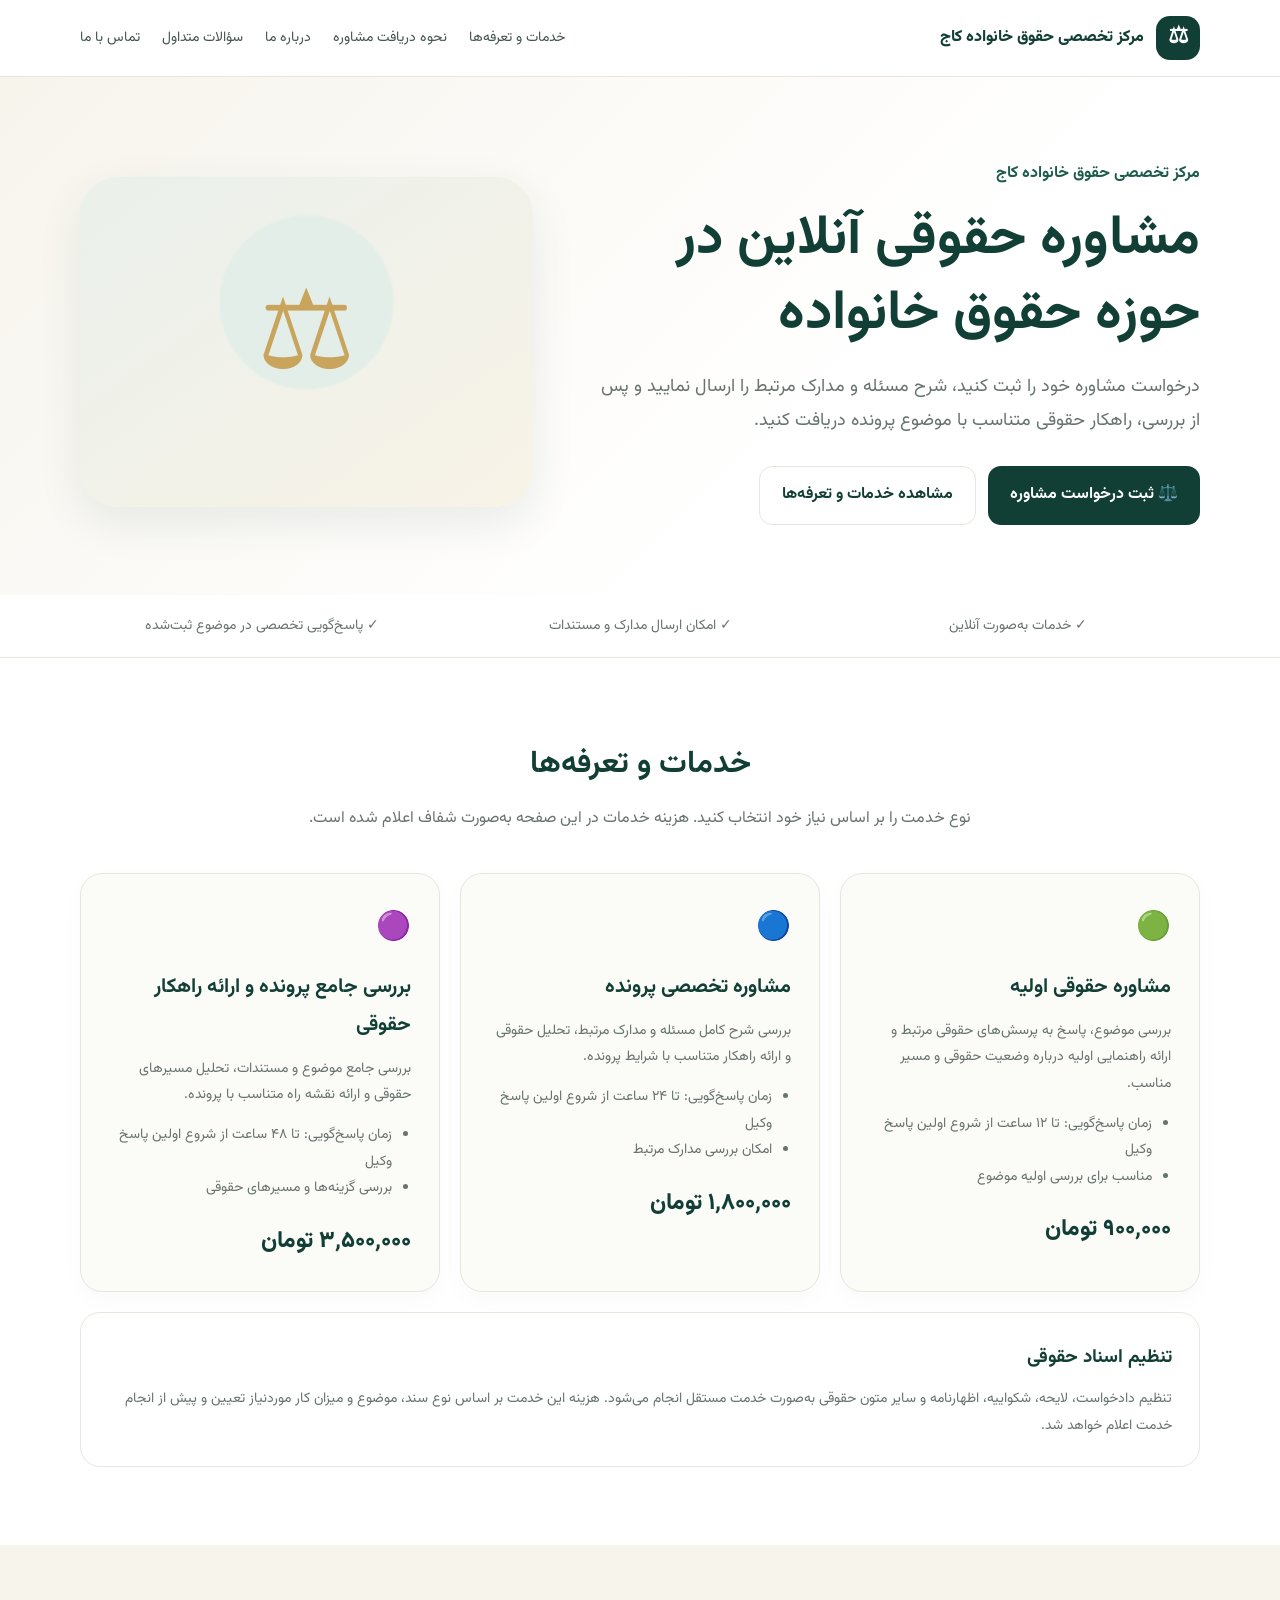
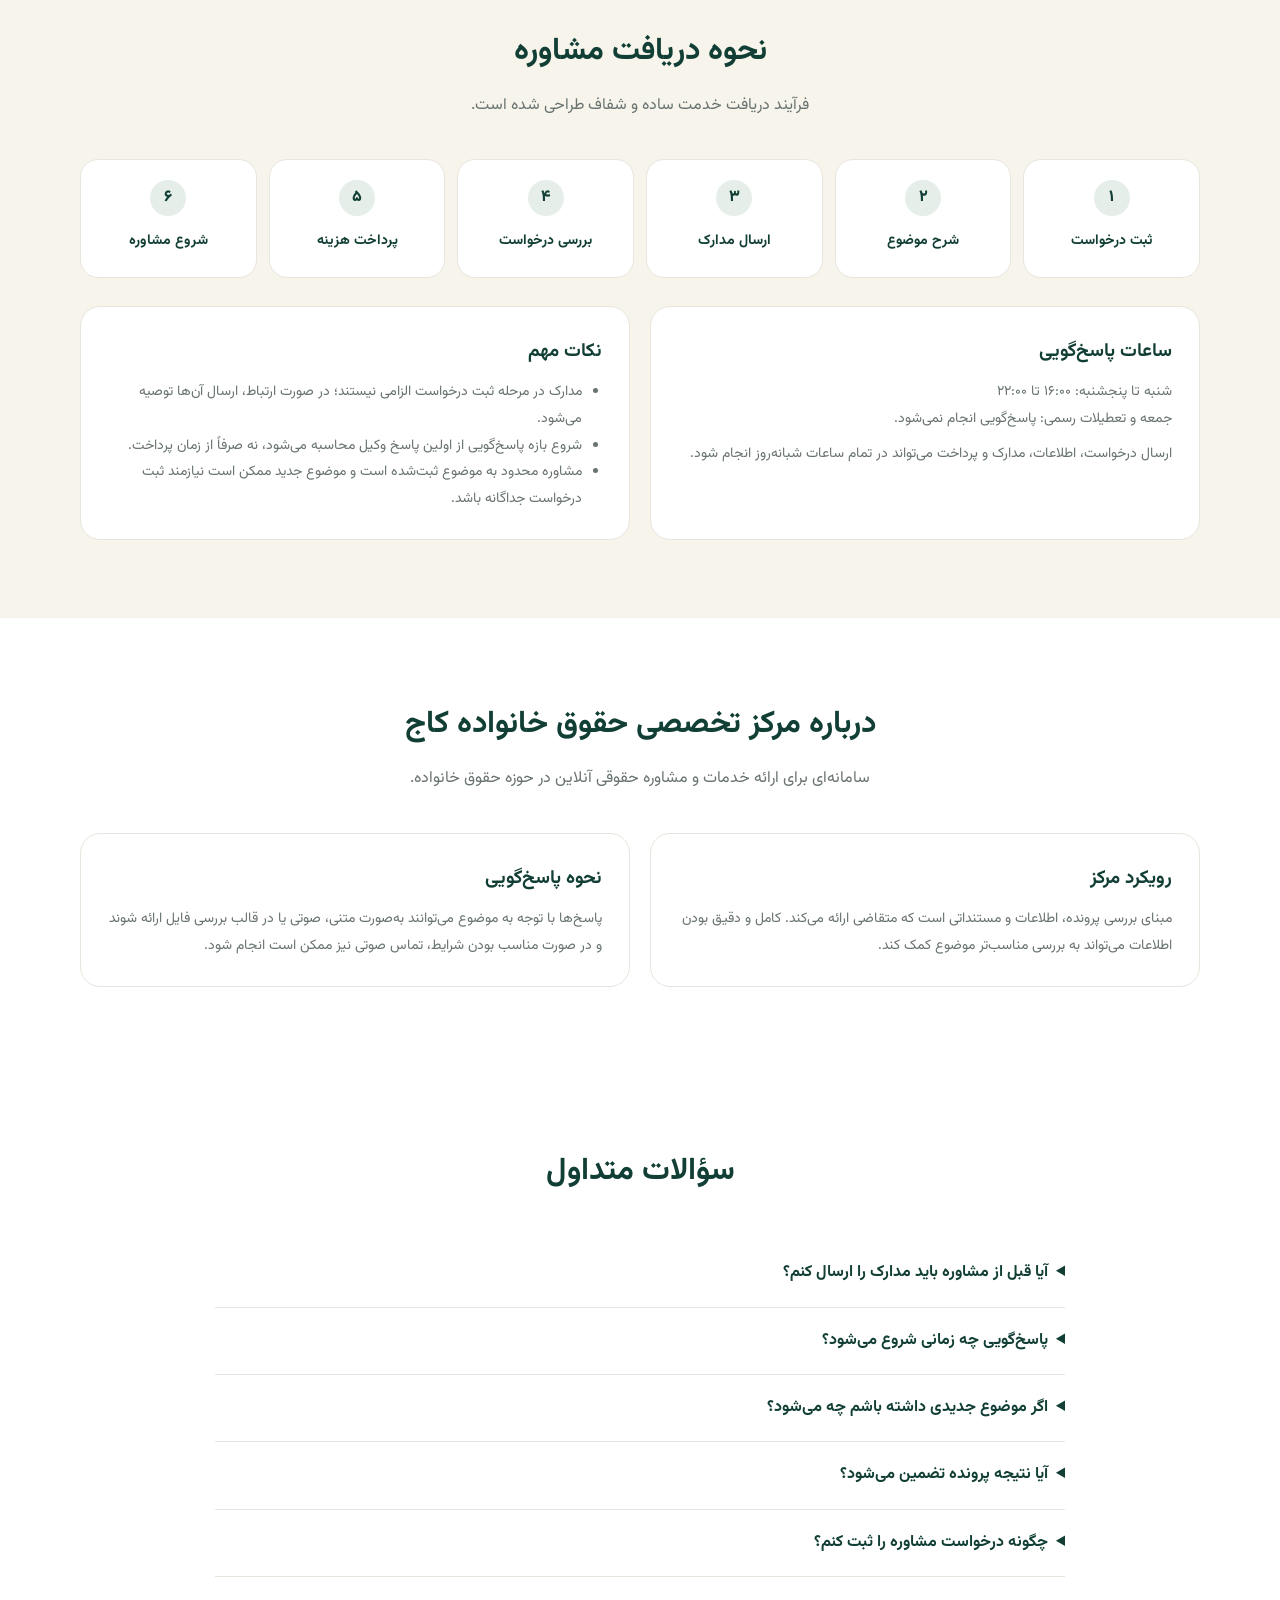
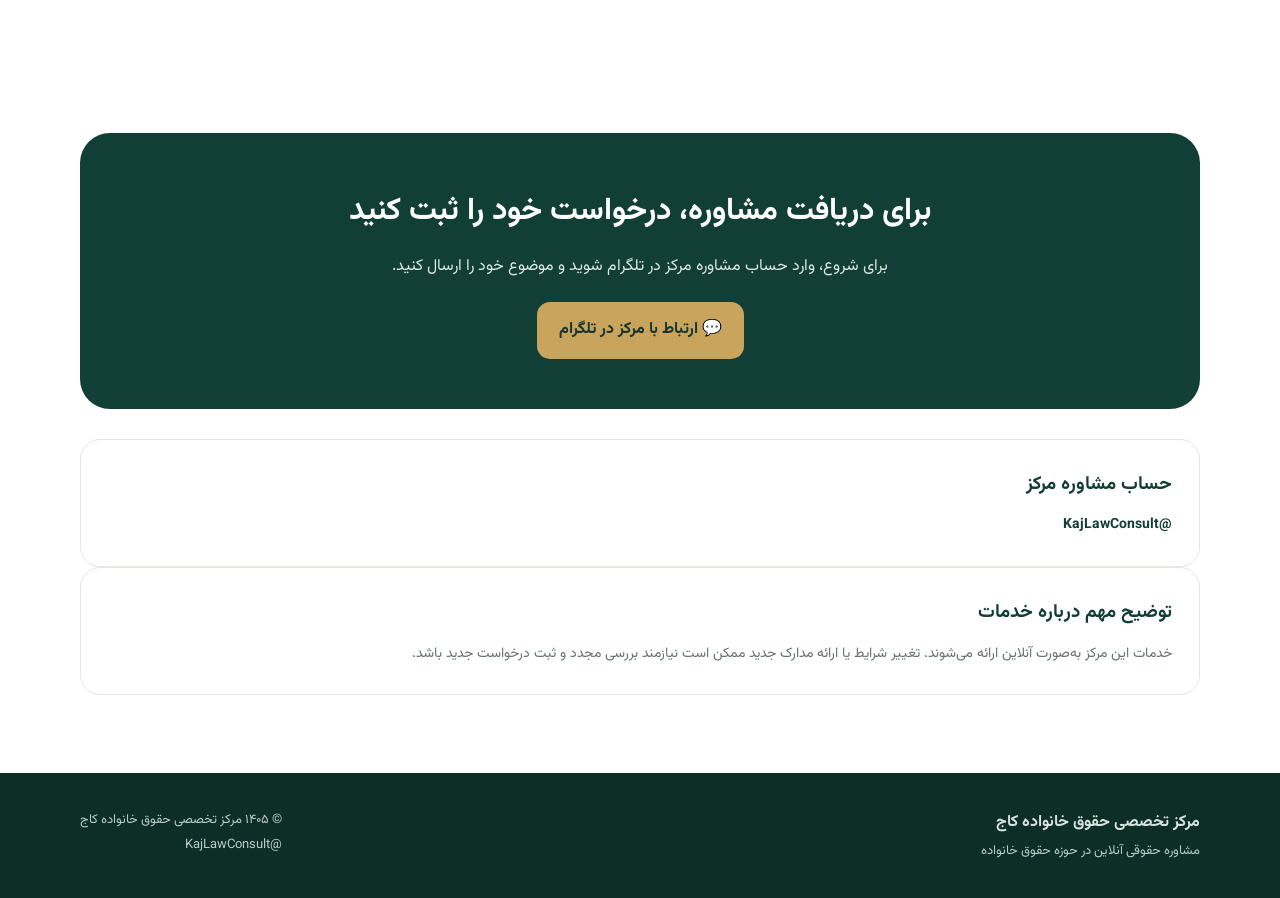
==== index.html @ 246a0ba9 "Create Kaj family law website" ====
<!DOCTYPE html>
<html lang="fa" dir="rtl">
<head>
<meta charset="UTF-8">
<meta name="viewport" content="width=device-width, initial-scale=1.0">
<meta name="description" content="مرکز تخصصی حقوق خانواده کاج - مشاوره حقوقی آنلاین در حوزه حقوق خانواده">
<title>مرکز تخصصی حقوق خانواده کاج</title>

<link rel="preconnect" href="https://fonts.googleapis.com">
<link rel="preconnect" href="https://fonts.gstatic.com" crossorigin>
<link href="https://fonts.googleapis.com/css2?family=Vazirmatn:wght@400;500;600;700;800&display=swap" rel="stylesheet">

<style>
:root{
  --green:#123f35;
  --green2:#1d5b4d;
  --gold:#c9a45c;
  --cream:#f7f4ec;
  --text:#24302d;
  --muted:#68736f;
  --white:#fff;
  --line:#e7e5dd;
  --card:#fbfbf8;
  --shadow:0 16px 45px rgba(18,63,53,.09);
}

*{
  box-sizing:border-box;
  margin:0;
  padding:0;
}

html{
  scroll-behavior:smooth;
}

body{
  font-family:Vazirmatn,Tahoma,sans-serif;
  background:#fff;
  color:var(--text);
  line-height:1.9;
}

a{
  text-decoration:none;
  color:inherit;
}

.container{
  width:min(1120px,92%);
  margin:auto;
}

/* Header */

header{
  position:sticky;
  top:0;
  z-index:20;
  background:rgba(255,255,255,.95);
  backdrop-filter:blur(12px);
  border-bottom:1px solid var(--line);
}

.nav{
  height:76px;
  display:flex;
  align-items:center;
  justify-content:space-between;
  gap:20px;
}

.brand{
  display:flex;
  align-items:center;
  gap:12px;
  font-weight:800;
  color:var(--green);
}

.logo{
  width:44px;
  height:44px;
  border-radius:14px;
  background:var(--green);
  display:grid;
  place-items:center;
  color:#fff;
  font-size:23px;
}

nav{
  display:flex;
  gap:22px;
  font-size:14px;
  color:#46534f;
}

nav a:hover{
  color:var(--green);
}

/* Hero */

.hero{
  background:linear-gradient(135deg,var(--cream),#fff 65%);
  padding:82px 0 70px;
}

.hero-grid{
  display:grid;
  grid-template-columns:1.15fr .85fr;
  align-items:center;
  gap:55px;
}

.eyebrow{
  color:var(--green2);
  font-weight:700;
  margin-bottom:14px;
}

h1{
  font-size:clamp(31px,5vw,55px);
  line-height:1.35;
  color:var(--green);
  margin-bottom:18px;
}

.hero p{
  font-size:18px;
  color:var(--muted);
  max-width:680px;
}

.actions{
  display:flex;
  gap:12px;
  flex-wrap:wrap;
  margin-top:28px;
}

.btn{
  display:inline-flex;
  align-items:center;
  justify-content:center;
  padding:13px 22px;
  border-radius:13px;
  font-weight:700;
  transition:.2s;
}

.btn-primary{
  background:var(--green);
  color:#fff;
}

.btn-primary:hover{
  background:#0d332c;
  transform:translateY(-2px);
}

.btn-light{
  background:#fff;
  border:1px solid var(--line);
  color:var(--green);
}

.hero-art{
  min-height:330px;
  border-radius:38px;
  background:
    radial-gradient(circle at 50% 38%,#e4eee9 0 28%,transparent 29%),
    linear-gradient(145deg,#eaf0eb,#f8f3e7);
  display:grid;
  place-items:center;
  box-shadow:var(--shadow);
}

.scales{
  font-size:110px;
  color:var(--gold);
}

/* Trust */

.trust{
  padding:18px 0;
  border-bottom:1px solid var(--line);
}

.trust-grid{
  display:grid;
  grid-template-columns:repeat(3,1fr);
  gap:15px;
  text-align:center;
  color:var(--muted);
  font-size:14px;
}

/* Sections */

section{
  padding:78px 0;
}

.section-head{
  text-align:center;
  max-width:760px;
  margin:0 auto 38px;
}

.section-head h2{
  font-size:31px;
  color:var(--green);
  margin-bottom:9px;
}

.section-head p{
  color:var(--muted);
}

/* Cards */

.cards{
  display:grid;
  grid-template-columns:repeat(3,1fr);
  gap:20px;
}

.card{
  background:var(--card);
  border:1px solid var(--line);
  border-radius:22px;
  padding:28px;
  box-shadow:0 8px 25px rgba(0,0,0,.025);
}

.icon{
  font-size:28px;
  margin-bottom:13px;
}

.card h3{
  color:var(--green);
  font-size:20px;
  margin-bottom:12px;
}

.card p,
.card li{
  color:var(--muted);
  font-size:14px;
}

.card ul{
  padding-right:19px;
  margin:13px 0 18px;
}

.price{
  font-size:23px;
  font-weight:800;
  color:var(--green);
}

/* Process */

.process{
  background:var(--cream);
}

.steps{
  display:grid;
  grid-template-columns:repeat(6,1fr);
  gap:12px;
}

.step{
  background:#fff;
  border:1px solid var(--line);
  border-radius:18px;
  padding:20px 12px;
  text-align:center;
}

.num{
  width:36px;
  height:36px;
  border-radius:50%;
  display:grid;
  place-items:center;
  background:#e5eee9;
  color:var(--green);
  font-weight:800;
  margin:0 auto 10px;
}

.step b{
  font-size:14px;
  color:var(--green);
}

/* Information */

.info-grid{
  display:grid;
  grid-template-columns:repeat(2,1fr);
  gap:20px;
}

.info{
  padding:27px;
  border:1px solid var(--line);
  border-radius:20px;
  background:#fff;
}

.info h3{
  color:var(--green);
  margin-bottom:10px;
}

.info p,
.info li{
  color:var(--muted);
  font-size:14px;
}

.info ul{
  padding-right:20px;
}

/* FAQ */

.faq{
  max-width:850px;
  margin:auto;
}

details{
  border-bottom:1px solid var(--line);
  padding:18px 0;
}

summary{
  cursor:pointer;
  font-weight:700;
  color:var(--green);
}

details p{
  color:var(--muted);
  font-size:14px;
  padding-top:10px;
}

/* CTA */

.cta{
  background:var(--green);
  color:#fff;
  border-radius:30px;
  padding:50px;
  text-align:center;
}

.cta h2{
  font-size:31px;
  margin-bottom:10px;
}

.cta p{
  color:#dce9e4;
}

.cta .btn{
  margin-top:20px;
  background:var(--gold);
  color:#17352f;
}

/* Footer */

footer{
  background:#0d2d27;
  color:#d6e2de;
  padding:35px 0;
}

.footer-grid{
  display:flex;
  justify-content:space-between;
  gap:20px;
  flex-wrap:wrap;
}

footer p,
footer a{
  font-size:13px;
  color:#b9cbc5;
}

/* Mobile */

@media(max-width:850px){

  nav{
    display:none;
  }

  .hero-grid{
    grid-template-columns:1fr;
  }

  .hero-art{
    min-height:250px;
  }

  .cards{
    grid-template-columns:1fr;
  }

  .steps{
    grid-template-columns:repeat(2,1fr);
  }

  .info-grid{
    grid-template-columns:1fr;
  }

  .trust-grid{
    grid-template-columns:1fr;
  }

  section{
    padding:58px 0;
  }
}
</style>
</head>

<body>

<header>
  <div class="container nav">

    <a class="brand" href="#">
      <span class="logo">⚖</span>
      <span>مرکز تخصصی حقوق خانواده کاج</span>
    </a>

    <nav>
      <a href="#services">خدمات و تعرفه‌ها</a>
      <a href="#process">نحوه دریافت مشاوره</a>
      <a href="#about">درباره ما</a>
      <a href="#faq">سؤالات متداول</a>
      <a href="#contact">تماس با ما</a>
    </nav>

  </div>
</header>

<main>

<!-- Hero -->

<section class="hero">

  <div class="container hero-grid">

    <div>

      <div class="eyebrow">
        مرکز تخصصی حقوق خانواده کاج
      </div>

      <h1>
        مشاوره حقوقی آنلاین در حوزه حقوق خانواده
      </h1>

      <p>
        درخواست مشاوره خود را ثبت کنید، شرح مسئله و مدارک مرتبط را ارسال نمایید و پس از بررسی، راهکار حقوقی متناسب با موضوع پرونده دریافت کنید.
      </p>

      <div class="actions">

        <a
          class="btn btn-primary"
          href="https://t.me/KajLawConsult"
          target="_blank">
          ⚖️ ثبت درخواست مشاوره
        </a>

        <a
          class="btn btn-light"
          href="#services">
          مشاهده خدمات و تعرفه‌ها
        </a>

      </div>

    </div>

    <div class="hero-art">
      <div class="scales">⚖</div>
    </div>

  </div>

</section>

<!-- Trust -->

<div class="trust">

  <div class="container trust-grid">

    <div>✓ خدمات به‌صورت آنلاین</div>

    <div>✓ امکان ارسال مدارک و مستندات</div>

    <div>✓ پاسخ‌گویی تخصصی در موضوع ثبت‌شده</div>

  </div>

</div>

<!-- Services -->

<section id="services">

  <div class="container">

    <div class="section-head">

      <h2>خدمات و تعرفه‌ها</h2>

      <p>
        نوع خدمت را بر اساس نیاز خود انتخاب کنید.
        هزینه خدمات در این صفحه به‌صورت شفاف اعلام شده است.
      </p>

    </div>

    <div class="cards">

      <article class="card">

        <div class="icon">🟢</div>

        <h3>
          مشاوره حقوقی اولیه
        </h3>

        <p>
          بررسی موضوع، پاسخ به پرسش‌های حقوقی مرتبط و ارائه راهنمایی اولیه درباره وضعیت حقوقی و مسیر مناسب.
        </p>

        <ul>

          <li>
            زمان پاسخ‌گویی: تا ۱۲ ساعت از شروع اولین پاسخ وکیل
          </li>

          <li>
            مناسب برای بررسی اولیه موضوع
          </li>

        </ul>

        <div class="price">
          ۹۰۰٬۰۰۰ تومان
        </div>

      </article>


      <article class="card">

        <div class="icon">🔵</div>

        <h3>
          مشاوره تخصصی پرونده
        </h3>

        <p>
          بررسی شرح کامل مسئله و مدارک مرتبط، تحلیل حقوقی و ارائه راهکار متناسب با شرایط پرونده.
        </p>

        <ul>

          <li>
            زمان پاسخ‌گویی: تا ۲۴ ساعت از شروع اولین پاسخ وکیل
          </li>

          <li>
            امکان بررسی مدارک مرتبط
          </li>

        </ul>

        <div class="price">
          ۱٬۸۰۰٬۰۰۰ تومان
        </div>

      </article>


      <article class="card">

        <div class="icon">🟣</div>

        <h3>
          بررسی جامع پرونده و ارائه راهکار حقوقی
        </h3>

        <p>
          بررسی جامع موضوع و مستندات، تحلیل مسیرهای حقوقی و ارائه نقشه راه متناسب با پرونده.
        </p>

        <ul>

          <li>
            زمان پاسخ‌گویی: تا ۴۸ ساعت از شروع اولین پاسخ وکیل
          </li>

          <li>
            بررسی گزینه‌ها و مسیرهای حقوقی
          </li>

        </ul>

        <div class="price">
          ۳٬۵۰۰٬۰۰۰ تومان
        </div>

      </article>

    </div>


    <div class="info" style="margin-top:20px">

      <h3>
        تنظیم اسناد حقوقی
      </h3>

      <p>
        تنظیم دادخواست، لایحه، شکواییه، اظهارنامه و سایر متون حقوقی به‌صورت خدمت مستقل انجام می‌شود.
        هزینه این خدمت بر اساس نوع سند، موضوع و میزان کار موردنیاز تعیین و پیش از انجام خدمت اعلام خواهد شد.
      </p>

    </div>

  </div>

</section>


<!-- Process -->

<section id="process" class="process">

  <div class="container">

    <div class="section-head">

      <h2>
        نحوه دریافت مشاوره
      </h2>

      <p>
        فرآیند دریافت خدمت ساده و شفاف طراحی شده است.
      </p>

    </div>


    <div class="steps">

      <div class="step">
        <div class="num">۱</div>
        <b>ثبت درخواست</b>
      </div>

      <div class="step">
        <div class="num">۲</div>
        <b>شرح موضوع</b>
      </div>

      <div class="step">
        <div class="num">۳</div>
        <b>ارسال مدارک</b>
      </div>

      <div class="step">
        <div class="num">۴</div>
        <b>بررسی درخواست</b>
      </div>

      <div class="step">
        <div class="num">۵</div>
        <b>پرداخت هزینه</b>
      </div>

      <div class="step">
        <div class="num">۶</div>
        <b>شروع مشاوره</b>
      </div>

    </div>


    <div class="info-grid" style="margin-top:28px">

      <div class="info">

        <h3>
          ساعات پاسخ‌گویی
        </h3>

        <p>
          شنبه تا پنجشنبه: ۱۶:۰۰ تا ۲۲:۰۰
        </p>

        <p>
          جمعه و تعطیلات رسمی: پاسخ‌گویی انجام نمی‌شود.
        </p>

        <p style="margin-top:8px">
          ارسال درخواست، اطلاعات، مدارک و پرداخت می‌تواند در تمام ساعات شبانه‌روز انجام شود.
        </p>

      </div>


      <div class="info">

        <h3>
          نکات مهم
        </h3>

        <ul>

          <li>
            مدارک در مرحله ثبت درخواست الزامی نیستند؛ در صورت ارتباط، ارسال آن‌ها توصیه می‌شود.
          </li>

          <li>
            شروع بازه پاسخ‌گویی از اولین پاسخ وکیل محاسبه می‌شود، نه صرفاً از زمان پرداخت.
          </li>

          <li>
            مشاوره محدود به موضوع ثبت‌شده است و موضوع جدید ممکن است نیازمند ثبت درخواست جداگانه باشد.
          </li>

        </ul>

      </div>

    </div>

  </div>

</section>


<!-- About -->

<section id="about">

  <div class="container">

    <div class="section-head">

      <h2>
        درباره مرکز تخصصی حقوق خانواده کاج
      </h2>

      <p>
        سامانه‌ای برای ارائه خدمات و مشاوره حقوقی آنلاین در حوزه حقوق خانواده.
      </p>

    </div>


    <div class="info-grid">

      <div class="info">

        <h3>
          رویکرد مرکز
        </h3>

        <p>
          مبنای بررسی پرونده، اطلاعات و مستنداتی است که متقاضی ارائه می‌کند.
          کامل و دقیق بودن اطلاعات می‌تواند به بررسی مناسب‌تر موضوع کمک کند.
        </p>

      </div>


      <div class="info">

        <h3>
          نحوه پاسخ‌گویی
        </h3>

        <p>
          پاسخ‌ها با توجه به موضوع می‌توانند به‌صورت متنی، صوتی یا در قالب بررسی فایل ارائه شوند
          و در صورت مناسب بودن شرایط، تماس صوتی نیز ممکن است انجام شود.
        </p>

      </div>

    </div>

  </div>

</section>


<!-- FAQ -->

<section id="faq">

  <div class="container">

    <div class="section-head">

      <h2>
        سؤالات متداول
      </h2>

    </div>


    <div class="faq">

      <details>

        <summary>
          آیا قبل از مشاوره باید مدارک را ارسال کنم؟
        </summary>

        <p>
          خیر. ارسال مدارک در مرحله ثبت درخواست الزامی نیست؛
          اما اگر مدرکی با موضوع شما مرتبط است، ارسال آن می‌تواند برای بررسی دقیق‌تر مفید باشد.
        </p>

      </details>


      <details>

        <summary>
          پاسخ‌گویی چه زمانی شروع می‌شود؟
        </summary>

        <p>
          بازه پاسخ‌گویی از شروع اولین پاسخ وکیل محاسبه می‌شود.
          ساعات پاسخ‌گویی مرکز شنبه تا پنجشنبه از ساعت ۱۶ تا ۲۲ است.
        </p>

      </details>


      <details>

        <summary>
          اگر موضوع جدیدی داشته باشم چه می‌شود؟
        </summary>

        <p>
          مشاوره بر اساس موضوع ثبت‌شده انجام می‌شود.
          موضوع جدید یا خارج از محدوده درخواست ممکن است نیازمند ثبت درخواست جداگانه باشد.
        </p>

      </details>


      <details>

        <summary>
          آیا نتیجه پرونده تضمین می‌شود؟
        </summary>

        <p>
          خیر. تحلیل حقوقی بر اساس اطلاعات و مدارک ارائه‌شده انجام می‌شود
          و نتیجه نهایی هر پرونده به شرایط، ادله، روند رسیدگی و تصمیم مرجع صالح بستگی دارد.
        </p>

      </details>


      <details>

        <summary>
          چگونه درخواست مشاوره را ثبت کنم؟
        </summary>

        <p>
          با انتخاب گزینه «ثبت درخواست مشاوره» به حساب مشاوره مرکز در تلگرام هدایت می‌شوید
          و می‌توانید درخواست خود را ارسال کنید.
        </p>

      </details>

    </div>

  </div>

</section>


<!-- Contact -->

<section id="contact">

  <div class="container">

    <div class="cta">

      <h2>
        برای دریافت مشاوره، درخواست خود را ثبت کنید
      </h2>

      <p>
        برای شروع، وارد حساب مشاوره مرکز در تلگرام شوید و موضوع خود را ارسال کنید.
      </p>

      <a
        class="btn"
        href="https://t.me/KajLawConsult"
        target="_blank">
        💬 ارتباط با مرکز در تلگرام
      </a>

    </div>


    <div class="contact" style="margin-top:30px">

      <div class="info">

        <h3>
          حساب مشاوره مرکز
        </h3>

        <p>
          <a
            href="https://t.me/KajLawConsult"
            target="_blank"
            style="color:var(--green);font-weight:700">
            @KajLawConsult
          </a>
        </p>

      </div>


      <div class="info">

        <h3>
          توضیح مهم درباره خدمات
        </h3>

        <p>
          خدمات این مرکز به‌صورت آنلاین ارائه می‌شوند.
          تغییر شرایط یا ارائه مدارک جدید ممکن است نیازمند بررسی مجدد و ثبت درخواست جدید باشد.
        </p>

      </div>

    </div>

  </div>

</section>

</main>


<footer>

  <div class="container footer-grid">

    <div>

      <strong>
        مرکز تخصصی حقوق خانواده کاج
      </strong>

      <p>
        مشاوره حقوقی آنلاین در حوزه حقوق خانواده
      </p>

    </div>


    <div>

      <p>
        © ۱۴۰۵ مرکز تخصصی حقوق خانواده کاج
      </p>

      <p>
        <a
          href="https://t.me/KajLawConsult"
          target="_blank">
          @KajLawConsult
        </a>
      </p>

    </div>

  </div>

</footer>

</body>
</html>
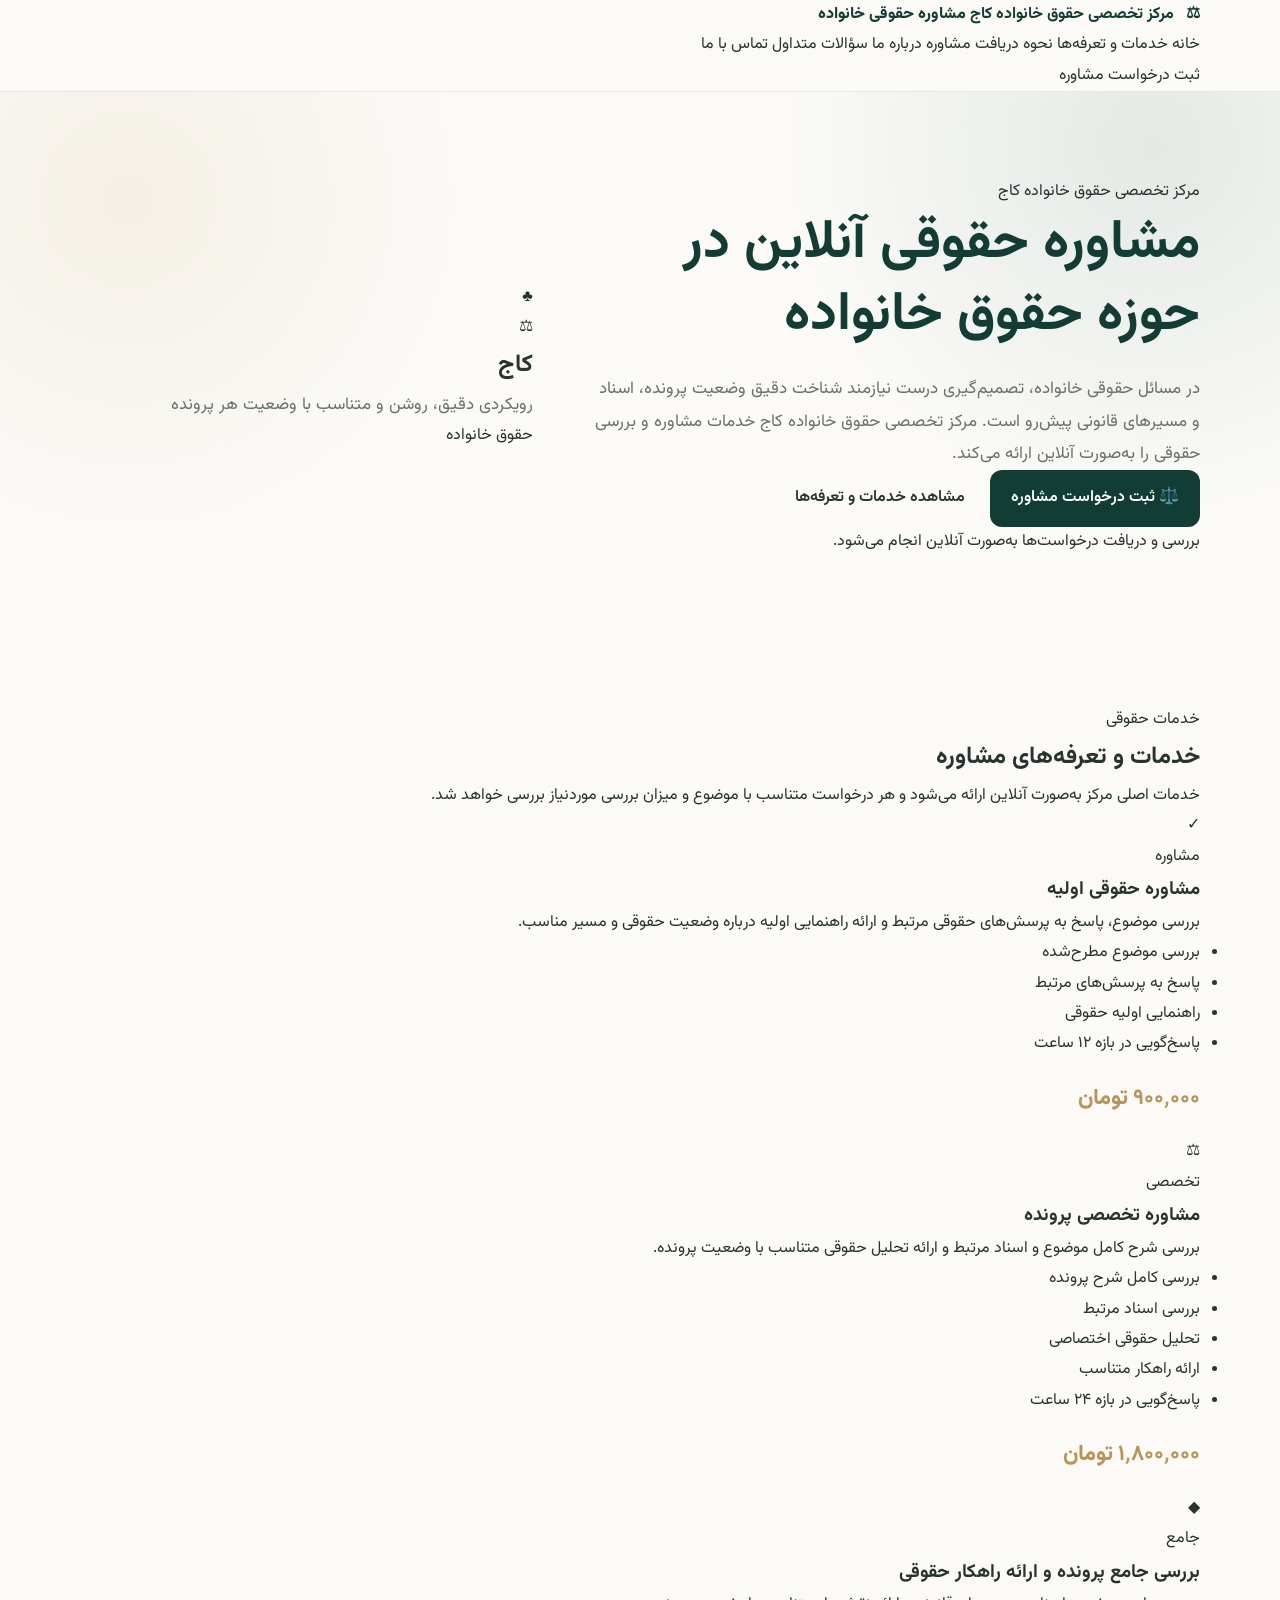
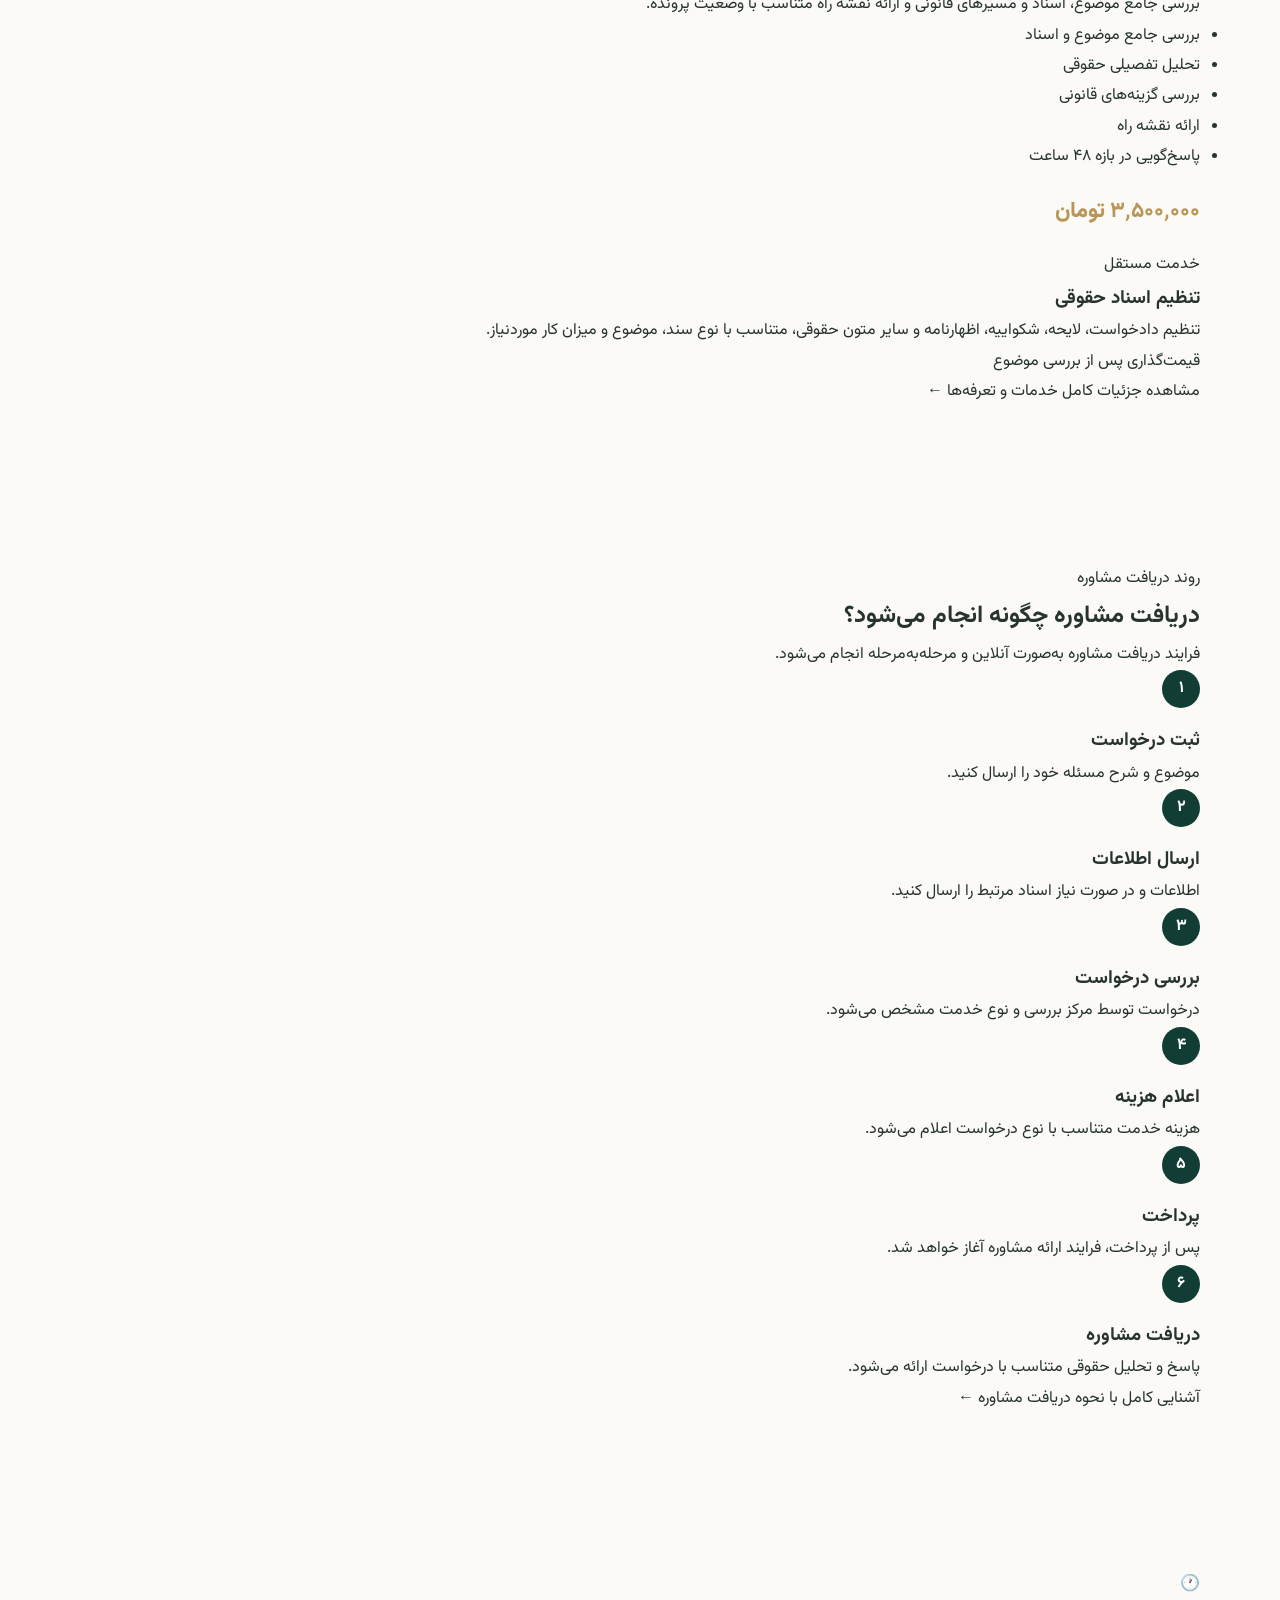
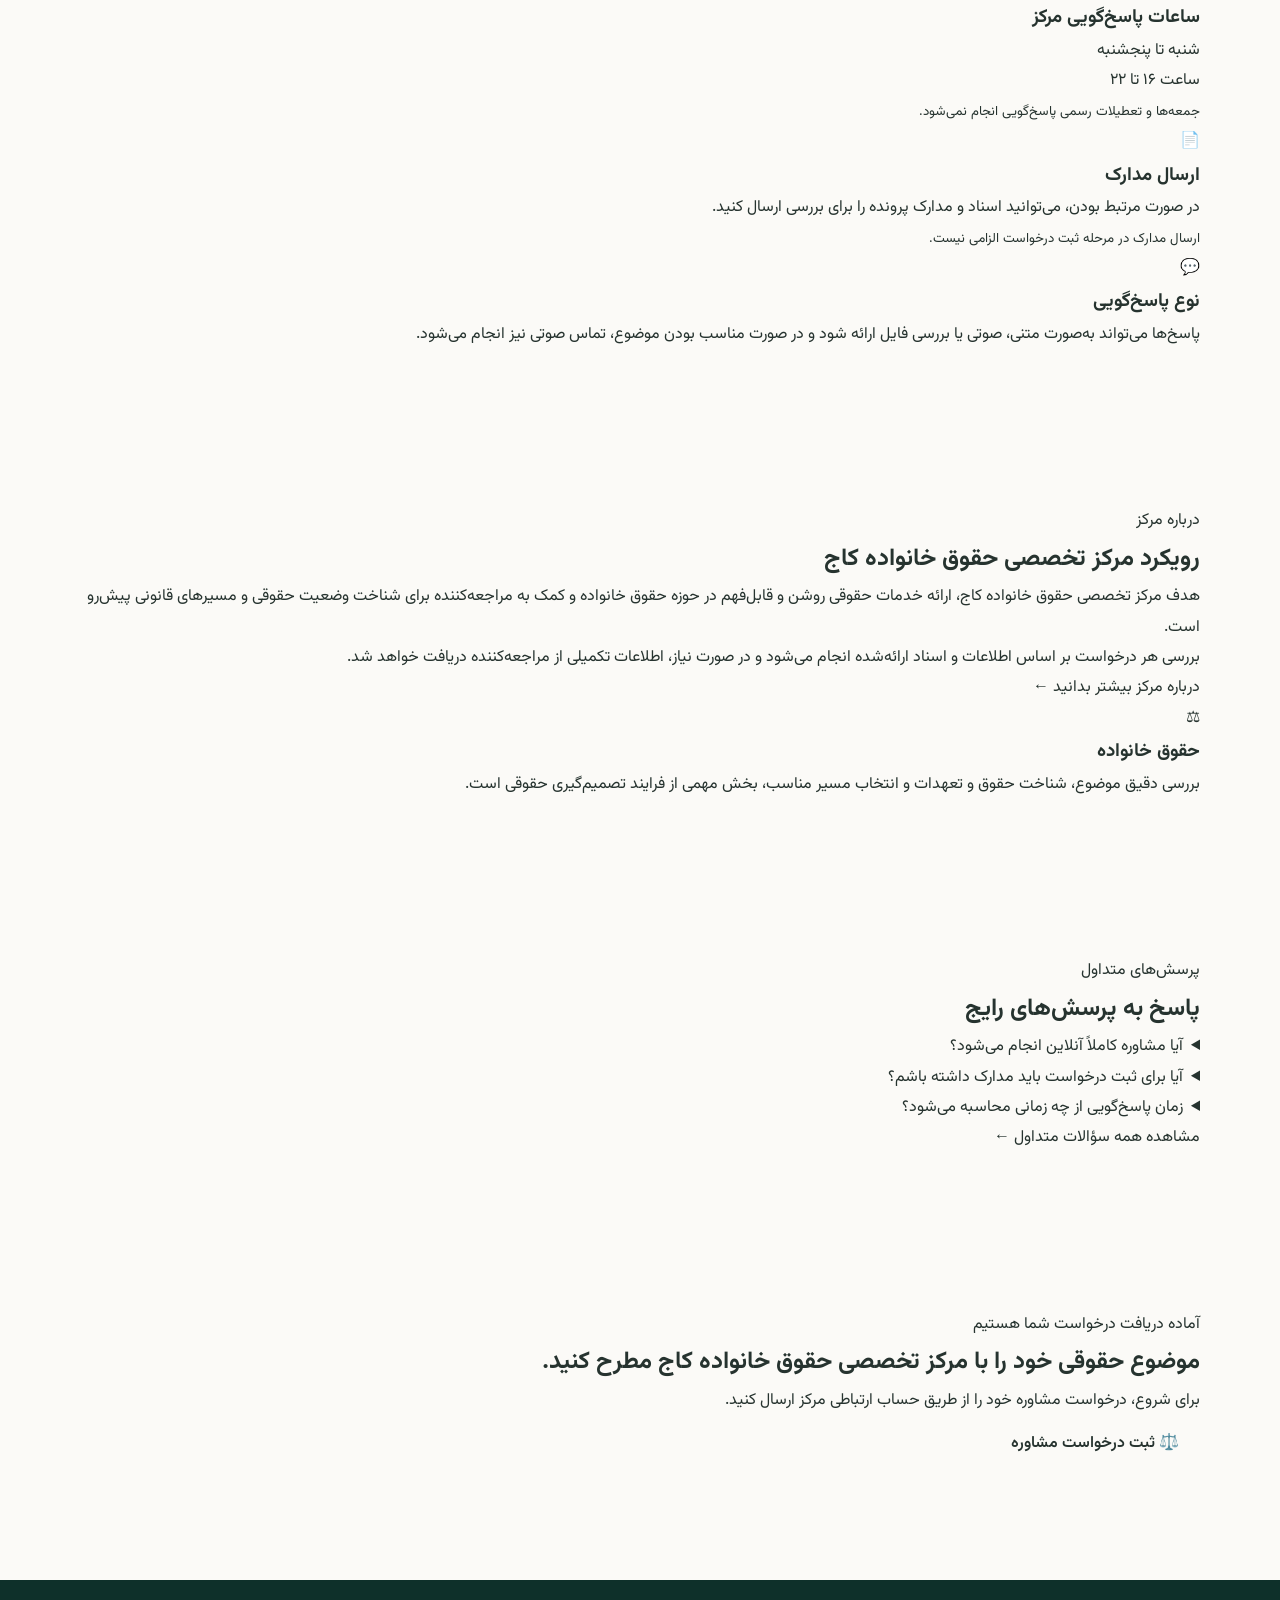
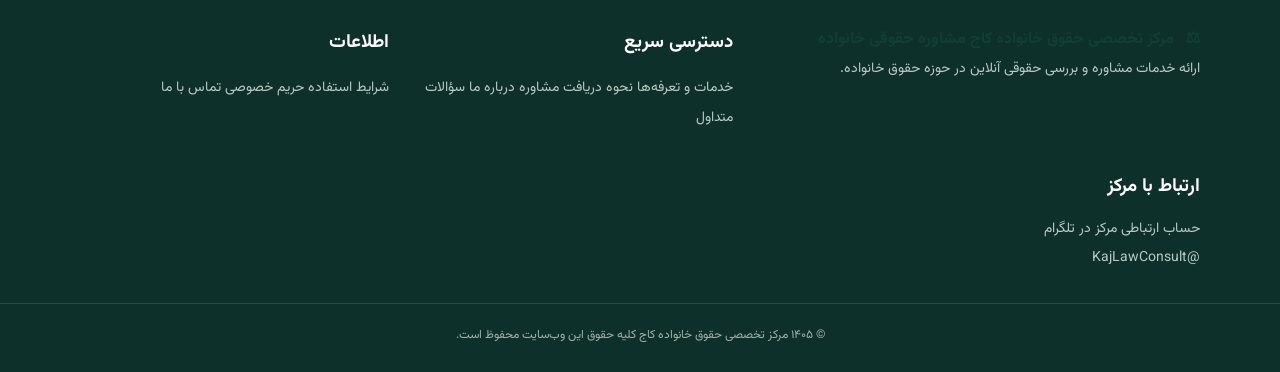
==== commit f6bc5adc: "Update index.html" ====
--- a/index.html
+++ b/index.html
@@ -1,1023 +1,697 @@
 <!DOCTYPE html>
 <html lang="fa" dir="rtl">
 <head>
-<meta charset="UTF-8">
-<meta name="viewport" content="width=device-width, initial-scale=1.0">
-<meta name="description" content="مرکز تخصصی حقوق خانواده کاج - مشاوره حقوقی آنلاین در حوزه حقوق خانواده">
-<title>مرکز تخصصی حقوق خانواده کاج</title>
-
-<link rel="preconnect" href="https://fonts.googleapis.com">
-<link rel="preconnect" href="https://fonts.gstatic.com" crossorigin>
-<link href="https://fonts.googleapis.com/css2?family=Vazirmatn:wght@400;500;600;700;800&display=swap" rel="stylesheet">
-
-<style>
-:root{
-  --green:#123f35;
-  --green2:#1d5b4d;
-  --gold:#c9a45c;
-  --cream:#f7f4ec;
-  --text:#24302d;
-  --muted:#68736f;
-  --white:#fff;
-  --line:#e7e5dd;
-  --card:#fbfbf8;
-  --shadow:0 16px 45px rgba(18,63,53,.09);
-}
-
-*{
-  box-sizing:border-box;
-  margin:0;
-  padding:0;
-}
-
-html{
-  scroll-behavior:smooth;
-}
-
-body{
-  font-family:Vazirmatn,Tahoma,sans-serif;
-  background:#fff;
-  color:var(--text);
-  line-height:1.9;
-}
-
-a{
-  text-decoration:none;
-  color:inherit;
-}
-
-.container{
-  width:min(1120px,92%);
-  margin:auto;
-}
-
-/* Header */
-
-header{
-  position:sticky;
-  top:0;
-  z-index:20;
-  background:rgba(255,255,255,.95);
-  backdrop-filter:blur(12px);
-  border-bottom:1px solid var(--line);
-}
-
-.nav{
-  height:76px;
-  display:flex;
-  align-items:center;
-  justify-content:space-between;
-  gap:20px;
-}
-
-.brand{
-  display:flex;
-  align-items:center;
-  gap:12px;
-  font-weight:800;
-  color:var(--green);
-}
-
-.logo{
-  width:44px;
-  height:44px;
-  border-radius:14px;
-  background:var(--green);
-  display:grid;
-  place-items:center;
-  color:#fff;
-  font-size:23px;
-}
-
-nav{
-  display:flex;
-  gap:22px;
-  font-size:14px;
-  color:#46534f;
-}
-
-nav a:hover{
-  color:var(--green);
-}
-
-/* Hero */
-
-.hero{
-  background:linear-gradient(135deg,var(--cream),#fff 65%);
-  padding:82px 0 70px;
-}
-
-.hero-grid{
-  display:grid;
-  grid-template-columns:1.15fr .85fr;
-  align-items:center;
-  gap:55px;
-}
-
-.eyebrow{
-  color:var(--green2);
-  font-weight:700;
-  margin-bottom:14px;
-}
-
-h1{
-  font-size:clamp(31px,5vw,55px);
-  line-height:1.35;
-  color:var(--green);
-  margin-bottom:18px;
-}
-
-.hero p{
-  font-size:18px;
-  color:var(--muted);
-  max-width:680px;
-}
-
-.actions{
-  display:flex;
-  gap:12px;
-  flex-wrap:wrap;
-  margin-top:28px;
-}
-
-.btn{
-  display:inline-flex;
-  align-items:center;
-  justify-content:center;
-  padding:13px 22px;
-  border-radius:13px;
-  font-weight:700;
-  transition:.2s;
-}
-
-.btn-primary{
-  background:var(--green);
-  color:#fff;
-}
-
-.btn-primary:hover{
-  background:#0d332c;
-  transform:translateY(-2px);
-}
-
-.btn-light{
-  background:#fff;
-  border:1px solid var(--line);
-  color:var(--green);
-}
-
-.hero-art{
-  min-height:330px;
-  border-radius:38px;
-  background:
-    radial-gradient(circle at 50% 38%,#e4eee9 0 28%,transparent 29%),
-    linear-gradient(145deg,#eaf0eb,#f8f3e7);
-  display:grid;
-  place-items:center;
-  box-shadow:var(--shadow);
-}
-
-.scales{
-  font-size:110px;
-  color:var(--gold);
-}
-
-/* Trust */
-
-.trust{
-  padding:18px 0;
-  border-bottom:1px solid var(--line);
-}
-
-.trust-grid{
-  display:grid;
-  grid-template-columns:repeat(3,1fr);
-  gap:15px;
-  text-align:center;
-  color:var(--muted);
-  font-size:14px;
-}
-
-/* Sections */
-
-section{
-  padding:78px 0;
-}
-
-.section-head{
-  text-align:center;
-  max-width:760px;
-  margin:0 auto 38px;
-}
-
-.section-head h2{
-  font-size:31px;
-  color:var(--green);
-  margin-bottom:9px;
-}
-
-.section-head p{
-  color:var(--muted);
-}
-
-/* Cards */
-
-.cards{
-  display:grid;
-  grid-template-columns:repeat(3,1fr);
-  gap:20px;
-}
-
-.card{
-  background:var(--card);
-  border:1px solid var(--line);
-  border-radius:22px;
-  padding:28px;
-  box-shadow:0 8px 25px rgba(0,0,0,.025);
-}
-
-.icon{
-  font-size:28px;
-  margin-bottom:13px;
-}
-
-.card h3{
-  color:var(--green);
-  font-size:20px;
-  margin-bottom:12px;
-}
-
-.card p,
-.card li{
-  color:var(--muted);
-  font-size:14px;
-}
-
-.card ul{
-  padding-right:19px;
-  margin:13px 0 18px;
-}
-
-.price{
-  font-size:23px;
-  font-weight:800;
-  color:var(--green);
-}
-
-/* Process */
-
-.process{
-  background:var(--cream);
-}
-
-.steps{
-  display:grid;
-  grid-template-columns:repeat(6,1fr);
-  gap:12px;
-}
-
-.step{
-  background:#fff;
-  border:1px solid var(--line);
-  border-radius:18px;
-  padding:20px 12px;
-  text-align:center;
-}
-
-.num{
-  width:36px;
-  height:36px;
-  border-radius:50%;
-  display:grid;
-  place-items:center;
-  background:#e5eee9;
-  color:var(--green);
-  font-weight:800;
-  margin:0 auto 10px;
-}
-
-.step b{
-  font-size:14px;
-  color:var(--green);
-}
-
-/* Information */
-
-.info-grid{
-  display:grid;
-  grid-template-columns:repeat(2,1fr);
-  gap:20px;
-}
-
-.info{
-  padding:27px;
-  border:1px solid var(--line);
-  border-radius:20px;
-  background:#fff;
-}
-
-.info h3{
-  color:var(--green);
-  margin-bottom:10px;
-}
-
-.info p,
-.info li{
-  color:var(--muted);
-  font-size:14px;
-}
-
-.info ul{
-  padding-right:20px;
-}
-
-/* FAQ */
-
-.faq{
-  max-width:850px;
-  margin:auto;
-}
-
-details{
-  border-bottom:1px solid var(--line);
-  padding:18px 0;
-}
-
-summary{
-  cursor:pointer;
-  font-weight:700;
-  color:var(--green);
-}
-
-details p{
-  color:var(--muted);
-  font-size:14px;
-  padding-top:10px;
-}
-
-/* CTA */
-
-.cta{
-  background:var(--green);
-  color:#fff;
-  border-radius:30px;
-  padding:50px;
-  text-align:center;
-}
-
-.cta h2{
-  font-size:31px;
-  margin-bottom:10px;
-}
-
-.cta p{
-  color:#dce9e4;
-}
-
-.cta .btn{
-  margin-top:20px;
-  background:var(--gold);
-  color:#17352f;
-}
-
-/* Footer */
-
-footer{
-  background:#0d2d27;
-  color:#d6e2de;
-  padding:35px 0;
-}
-
-.footer-grid{
-  display:flex;
-  justify-content:space-between;
-  gap:20px;
-  flex-wrap:wrap;
-}
-
-footer p,
-footer a{
-  font-size:13px;
-  color:#b9cbc5;
-}
-
-/* Mobile */
-
-@media(max-width:850px){
-
-  nav{
-    display:none;
-  }
-
-  .hero-grid{
-    grid-template-columns:1fr;
-  }
-
-  .hero-art{
-    min-height:250px;
-  }
-
-  .cards{
-    grid-template-columns:1fr;
-  }
-
-  .steps{
-    grid-template-columns:repeat(2,1fr);
-  }
-
-  .info-grid{
-    grid-template-columns:1fr;
-  }
-
-  .trust-grid{
-    grid-template-columns:1fr;
-  }
-
-  section{
-    padding:58px 0;
-  }
-}
-</style>
+  <meta charset="UTF-8">
+  <meta name="viewport" content="width=device-width, initial-scale=1.0">
+
+  <title>مرکز تخصصی حقوق خانواده کاج | مشاوره حقوقی آنلاین</title>
+
+  <meta name="description"
+        content="مرکز تخصصی حقوق خانواده کاج؛ ارائه مشاوره حقوقی آنلاین در حوزه حقوق خانواده، بررسی پرونده و ارائه راهکار حقوقی.">
+
+  <link rel="stylesheet" href="style.css">
 </head>
 
 <body>
 
-<header>
-  <div class="container nav">
-
-    <a class="brand" href="#">
-      <span class="logo">⚖</span>
-      <span>مرکز تخصصی حقوق خانواده کاج</span>
-    </a>
-
-    <nav>
-      <a href="#services">خدمات و تعرفه‌ها</a>
-      <a href="#process">نحوه دریافت مشاوره</a>
-      <a href="#about">درباره ما</a>
-      <a href="#faq">سؤالات متداول</a>
-      <a href="#contact">تماس با ما</a>
-    </nav>
-
-  </div>
-</header>
-
-<main>
-
-<!-- Hero -->
-
-<section class="hero">
-
-  <div class="container hero-grid">
-
-    <div>
-
-      <div class="eyebrow">
-        مرکز تخصصی حقوق خانواده کاج
-      </div>
-
-      <h1>
-        مشاوره حقوقی آنلاین در حوزه حقوق خانواده
-      </h1>
-
-      <p>
-        درخواست مشاوره خود را ثبت کنید، شرح مسئله و مدارک مرتبط را ارسال نمایید و پس از بررسی، راهکار حقوقی متناسب با موضوع پرونده دریافت کنید.
-      </p>
-
-      <div class="actions">
-
-        <a
-          class="btn btn-primary"
-          href="https://t.me/KajLawConsult"
-          target="_blank">
+  <!-- Header -->
+  <header class="site-header">
+    <div class="container nav-wrap">
+
+      <a href="index.html" class="brand">
+        <div class="brand-mark">⚖</div>
+        <div>
+          <strong>مرکز تخصصی حقوق خانواده کاج</strong>
+          <span>مشاوره حقوقی خانواده</span>
+        </div>
+      </a>
+
+      <nav class="main-nav">
+        <a href="index.html">خانه</a>
+        <a href="services.html">خدمات و تعرفه‌ها</a>
+        <a href="process.html">نحوه دریافت مشاوره</a>
+        <a href="about.html">درباره ما</a>
+        <a href="faq.html">سؤالات متداول</a>
+        <a href="contact.html">تماس با ما</a>
+      </nav>
+
+      <a href="https://t.me/KajLawConsult" class="nav-cta">
+        ثبت درخواست مشاوره
+      </a>
+
+    </div>
+  </header>
+
+
+  <!-- Hero -->
+  <main>
+
+    <section class="hero">
+      <div class="container hero-grid">
+
+        <div class="hero-content">
+
+          <span class="eyebrow">
+            مرکز تخصصی حقوق خانواده کاج
+          </span>
+
+          <h1>
+            مشاوره حقوقی آنلاین
+            <span>در حوزه حقوق خانواده</span>
+          </h1>
+
+          <p class="hero-text">
+            در مسائل حقوقی خانواده، تصمیم‌گیری درست نیازمند شناخت دقیق
+            وضعیت پرونده، اسناد و مسیرهای قانونی پیش‌رو است.
+            مرکز تخصصی حقوق خانواده کاج خدمات مشاوره و بررسی حقوقی
+            را به‌صورت آنلاین ارائه می‌کند.
+          </p>
+
+          <div class="hero-actions">
+            <a href="https://t.me/KajLawConsult" class="btn btn-primary">
+              ⚖️ ثبت درخواست مشاوره
+            </a>
+
+            <a href="services.html" class="btn btn-secondary">
+              مشاهده خدمات و تعرفه‌ها
+            </a>
+          </div>
+
+          <div class="hero-note">
+            بررسی و دریافت درخواست‌ها به‌صورت آنلاین انجام می‌شود.
+          </div>
+
+        </div>
+
+
+        <div class="hero-visual">
+
+          <div class="legal-card main-legal-card">
+
+            <div class="tree-symbol">♣</div>
+
+            <div class="scale-symbol">⚖</div>
+
+            <h2>کاج</h2>
+
+            <p>
+              رویکردی دقیق، روشن و متناسب با وضعیت هر پرونده
+            </p>
+
+            <div class="legal-line"></div>
+
+            <span>
+              حقوق خانواده
+            </span>
+
+          </div>
+
+        </div>
+
+      </div>
+    </section>
+
+
+    <!-- Services -->
+    <section class="section section-soft" id="services">
+
+      <div class="container">
+
+        <div class="section-heading">
+
+          <span class="eyebrow">
+            خدمات حقوقی
+          </span>
+
+          <h2>
+            خدمات و تعرفه‌های مشاوره
+          </h2>
+
+          <p>
+            خدمات اصلی مرکز به‌صورت آنلاین ارائه می‌شود و هر درخواست
+            متناسب با موضوع و میزان بررسی موردنیاز بررسی خواهد شد.
+          </p>
+
+        </div>
+
+
+        <div class="cards-grid three-cols">
+
+          <!-- Service 1 -->
+          <article class="service-card">
+
+            <div class="service-icon green">
+              ✓
+            </div>
+
+            <span class="service-label">
+              مشاوره
+            </span>
+
+            <h3>
+              مشاوره حقوقی اولیه
+            </h3>
+
+            <p>
+              بررسی موضوع، پاسخ به پرسش‌های حقوقی مرتبط و ارائه
+              راهنمایی اولیه درباره وضعیت حقوقی و مسیر مناسب.
+            </p>
+
+            <ul class="service-list">
+              <li>بررسی موضوع مطرح‌شده</li>
+              <li>پاسخ به پرسش‌های مرتبط</li>
+              <li>راهنمایی اولیه حقوقی</li>
+              <li>پاسخ‌گویی در بازه ۱۲ ساعت</li>
+            </ul>
+
+            <div class="service-price">
+              <strong>۹۰۰٬۰۰۰</strong>
+              <span>تومان</span>
+            </div>
+
+          </article>
+
+
+          <!-- Service 2 -->
+          <article class="service-card featured">
+
+            <div class="service-icon blue">
+              ⚖
+            </div>
+
+            <span class="service-label">
+              تخصصی
+            </span>
+
+            <h3>
+              مشاوره تخصصی پرونده
+            </h3>
+
+            <p>
+              بررسی شرح کامل موضوع و اسناد مرتبط و ارائه تحلیل حقوقی
+              متناسب با وضعیت پرونده.
+            </p>
+
+            <ul class="service-list">
+              <li>بررسی کامل شرح پرونده</li>
+              <li>بررسی اسناد مرتبط</li>
+              <li>تحلیل حقوقی اختصاصی</li>
+              <li>ارائه راهکار متناسب</li>
+              <li>پاسخ‌گویی در بازه ۲۴ ساعت</li>
+            </ul>
+
+            <div class="service-price">
+              <strong>۱٬۸۰۰٬۰۰۰</strong>
+              <span>تومان</span>
+            </div>
+
+          </article>
+
+
+          <!-- Service 3 -->
+          <article class="service-card">
+
+            <div class="service-icon purple">
+              ◆
+            </div>
+
+            <span class="service-label">
+              جامع
+            </span>
+
+            <h3>
+              بررسی جامع پرونده و ارائه راهکار حقوقی
+            </h3>
+
+            <p>
+              بررسی جامع موضوع، اسناد و مسیرهای قانونی و ارائه
+              نقشه راه متناسب با وضعیت پرونده.
+            </p>
+
+            <ul class="service-list">
+              <li>بررسی جامع موضوع و اسناد</li>
+              <li>تحلیل تفصیلی حقوقی</li>
+              <li>بررسی گزینه‌های قانونی</li>
+              <li>ارائه نقشه راه</li>
+              <li>پاسخ‌گویی در بازه ۴۸ ساعت</li>
+            </ul>
+
+            <div class="service-price">
+              <strong>۳٬۵۰۰٬۰۰۰</strong>
+              <span>تومان</span>
+            </div>
+
+          </article>
+
+        </div>
+
+
+        <div class="document-service">
+
+          <div>
+            <span class="small-label">
+              خدمت مستقل
+            </span>
+
+            <h3>
+              تنظیم اسناد حقوقی
+            </h3>
+
+            <p>
+              تنظیم دادخواست، لایحه، شکواییه، اظهارنامه و سایر
+              متون حقوقی، متناسب با نوع سند، موضوع و میزان کار موردنیاز.
+            </p>
+          </div>
+
+          <div class="document-price">
+            قیمت‌گذاری پس از بررسی موضوع
+          </div>
+
+        </div>
+
+
+        <div class="center-action">
+          <a href="services.html" class="text-link">
+            مشاهده جزئیات کامل خدمات و تعرفه‌ها ←
+          </a>
+        </div>
+
+      </div>
+
+    </section>
+
+
+    <!-- Process -->
+    <section class="section">
+
+      <div class="container">
+
+        <div class="section-heading">
+
+          <span class="eyebrow">
+            روند دریافت مشاوره
+          </span>
+
+          <h2>
+            دریافت مشاوره چگونه انجام می‌شود؟
+          </h2>
+
+          <p>
+            فرایند دریافت مشاوره به‌صورت آنلاین و مرحله‌به‌مرحله انجام می‌شود.
+          </p>
+
+        </div>
+
+
+        <div class="steps-grid">
+
+          <div class="step-card">
+            <span class="step-number">۱</span>
+            <h3>ثبت درخواست</h3>
+            <p>
+              موضوع و شرح مسئله خود را ارسال کنید.
+            </p>
+          </div>
+
+          <div class="step-card">
+            <span class="step-number">۲</span>
+            <h3>ارسال اطلاعات</h3>
+            <p>
+              اطلاعات و در صورت نیاز اسناد مرتبط را ارسال کنید.
+            </p>
+          </div>
+
+          <div class="step-card">
+            <span class="step-number">۳</span>
+            <h3>بررسی درخواست</h3>
+            <p>
+              درخواست توسط مرکز بررسی و نوع خدمت مشخص می‌شود.
+            </p>
+          </div>
+
+          <div class="step-card">
+            <span class="step-number">۴</span>
+            <h3>اعلام هزینه</h3>
+            <p>
+              هزینه خدمت متناسب با نوع درخواست اعلام می‌شود.
+            </p>
+          </div>
+
+          <div class="step-card">
+            <span class="step-number">۵</span>
+            <h3>پرداخت</h3>
+            <p>
+              پس از پرداخت، فرایند ارائه مشاوره آغاز خواهد شد.
+            </p>
+          </div>
+
+          <div class="step-card">
+            <span class="step-number">۶</span>
+            <h3>دریافت مشاوره</h3>
+            <p>
+              پاسخ و تحلیل حقوقی متناسب با درخواست ارائه می‌شود.
+            </p>
+          </div>
+
+        </div>
+
+
+        <div class="center-action">
+          <a href="process.html" class="text-link">
+            آشنایی کامل با نحوه دریافت مشاوره ←
+          </a>
+        </div>
+
+      </div>
+
+    </section>
+
+
+    <!-- Important notes -->
+    <section class="section section-soft">
+
+      <div class="container">
+
+        <div class="info-grid">
+
+          <div class="info-card">
+
+            <span class="info-icon">
+              🕐
+            </span>
+
+            <h3>
+              ساعات پاسخ‌گویی مرکز
+            </h3>
+
+            <p>
+              شنبه تا پنجشنبه<br>
+              ساعت ۱۶ تا ۲۲
+            </p>
+
+            <small>
+              جمعه‌ها و تعطیلات رسمی پاسخ‌گویی انجام نمی‌شود.
+            </small>
+
+          </div>
+
+
+          <div class="info-card">
+
+            <span class="info-icon">
+              📄
+            </span>
+
+            <h3>
+              ارسال مدارک
+            </h3>
+
+            <p>
+              در صورت مرتبط بودن، می‌توانید اسناد و مدارک پرونده
+              را برای بررسی ارسال کنید.
+            </p>
+
+            <small>
+              ارسال مدارک در مرحله ثبت درخواست الزامی نیست.
+            </small>
+
+          </div>
+
+
+          <div class="info-card">
+
+            <span class="info-icon">
+              💬
+            </span>
+
+            <h3>
+              نوع پاسخ‌گویی
+            </h3>
+
+            <p>
+              پاسخ‌ها می‌تواند به‌صورت متنی، صوتی یا بررسی فایل
+              ارائه شود و در صورت مناسب بودن موضوع، تماس صوتی نیز انجام می‌شود.
+            </p>
+
+          </div>
+
+        </div>
+
+      </div>
+
+    </section>
+
+
+    <!-- About -->
+    <section class="section">
+
+      <div class="container about-home">
+
+        <div class="about-content">
+
+          <span class="eyebrow">
+            درباره مرکز
+          </span>
+
+          <h2>
+            رویکرد مرکز تخصصی حقوق خانواده کاج
+          </h2>
+
+          <p>
+            هدف مرکز تخصصی حقوق خانواده کاج، ارائه خدمات حقوقی
+            روشن و قابل‌فهم در حوزه حقوق خانواده و کمک به مراجعه‌کننده
+            برای شناخت وضعیت حقوقی و مسیرهای قانونی پیش‌رو است.
+          </p>
+
+          <p>
+            بررسی هر درخواست بر اساس اطلاعات و اسناد ارائه‌شده انجام
+            می‌شود و در صورت نیاز، اطلاعات تکمیلی از مراجعه‌کننده دریافت خواهد شد.
+          </p>
+
+          <a href="about.html" class="text-link">
+            درباره مرکز بیشتر بدانید ←
+          </a>
+
+        </div>
+
+
+        <div class="about-box">
+
+          <div class="about-symbol">
+            ⚖
+          </div>
+
+          <h3>
+            حقوق خانواده
+          </h3>
+
+          <p>
+            بررسی دقیق موضوع، شناخت حقوق و تعهدات و انتخاب مسیر
+            مناسب، بخش مهمی از فرایند تصمیم‌گیری حقوقی است.
+          </p>
+
+        </div>
+
+      </div>
+
+    </section>
+
+
+    <!-- FAQ -->
+    <section class="section section-soft">
+
+      <div class="container">
+
+        <div class="section-heading">
+
+          <span class="eyebrow">
+            پرسش‌های متداول
+          </span>
+
+          <h2>
+            پاسخ به پرسش‌های رایج
+          </h2>
+
+        </div>
+
+
+        <div class="faq-preview">
+
+          <details>
+            <summary>
+              آیا مشاوره کاملاً آنلاین انجام می‌شود؟
+            </summary>
+
+            <p>
+              بله. خدمات مشاوره این مرکز به‌صورت آنلاین ارائه می‌شود
+              و ثبت درخواست، ارسال اطلاعات و مدارک و دریافت پاسخ
+              از طریق ارتباط آنلاین انجام خواهد شد.
+            </p>
+          </details>
+
+
+          <details>
+            <summary>
+              آیا برای ثبت درخواست باید مدارک داشته باشم؟
+            </summary>
+
+            <p>
+              خیر. ارسال مدارک در مرحله ثبت درخواست الزامی نیست؛
+              اما در صورت وجود اسناد مرتبط، ارسال آن‌ها می‌تواند
+              به بررسی دقیق‌تر موضوع کمک کند.
+            </p>
+          </details>
+
+
+          <details>
+            <summary>
+              زمان پاسخ‌گویی از چه زمانی محاسبه می‌شود؟
+            </summary>
+
+            <p>
+              بازه پاسخ‌گویی از زمان شروع اولین پاسخ و ورود پرونده
+              به فرایند مشاوره محاسبه می‌شود، نه صرفاً از زمان پرداخت.
+            </p>
+          </details>
+
+        </div>
+
+
+        <div class="center-action">
+          <a href="faq.html" class="text-link">
+            مشاهده همه سؤالات متداول ←
+          </a>
+        </div>
+
+      </div>
+
+    </section>
+
+
+    <!-- CTA -->
+    <section class="final-cta">
+
+      <div class="container final-cta-inner">
+
+        <div>
+
+          <span class="eyebrow">
+            آماده دریافت درخواست شما هستیم
+          </span>
+
+          <h2>
+            موضوع حقوقی خود را با مرکز تخصصی حقوق خانواده کاج مطرح کنید.
+          </h2>
+
+          <p>
+            برای شروع، درخواست مشاوره خود را از طریق حساب ارتباطی مرکز ارسال کنید.
+          </p>
+
+        </div>
+
+        <a href="https://t.me/KajLawConsult" class="btn btn-light">
           ⚖️ ثبت درخواست مشاوره
         </a>
 
-        <a
-          class="btn btn-light"
-          href="#services">
-          مشاهده خدمات و تعرفه‌ها
-        </a>
-
-      </div>
-
-    </div>
-
-    <div class="hero-art">
-      <div class="scales">⚖</div>
-    </div>
-
-  </div>
-
-</section>
-
-<!-- Trust -->
-
-<div class="trust">
-
-  <div class="container trust-grid">
-
-    <div>✓ خدمات به‌صورت آنلاین</div>
-
-    <div>✓ امکان ارسال مدارک و مستندات</div>
-
-    <div>✓ پاسخ‌گویی تخصصی در موضوع ثبت‌شده</div>
-
-  </div>
-
-</div>
-
-<!-- Services -->
-
-<section id="services">
-
-  <div class="container">
-
-    <div class="section-head">
-
-      <h2>خدمات و تعرفه‌ها</h2>
-
-      <p>
-        نوع خدمت را بر اساس نیاز خود انتخاب کنید.
-        هزینه خدمات در این صفحه به‌صورت شفاف اعلام شده است.
-      </p>
-
-    </div>
-
-    <div class="cards">
-
-      <article class="card">
-
-        <div class="icon">🟢</div>
+      </div>
+
+    </section>
+
+  </main>
+
+
+  <!-- Footer -->
+  <footer class="site-footer">
+
+    <div class="container footer-grid">
+
+      <div class="footer-brand">
+
+        <div class="brand">
+          <div class="brand-mark">⚖</div>
+
+          <div>
+            <strong>
+              مرکز تخصصی حقوق خانواده کاج
+            </strong>
+
+            <span>
+              مشاوره حقوقی خانواده
+            </span>
+          </div>
+        </div>
+
+        <p>
+          ارائه خدمات مشاوره و بررسی حقوقی آنلاین در حوزه حقوق خانواده.
+        </p>
+
+      </div>
+
+
+      <div class="footer-links">
 
         <h3>
-          مشاوره حقوقی اولیه
+          دسترسی سریع
         </h3>
 
+        <a href="services.html">خدمات و تعرفه‌ها</a>
+        <a href="process.html">نحوه دریافت مشاوره</a>
+        <a href="about.html">درباره ما</a>
+        <a href="faq.html">سؤالات متداول</a>
+
+      </div>
+
+
+      <div class="footer-links">
+
+        <h3>
+          اطلاعات
+        </h3>
+
+        <a href="terms.html">شرایط استفاده</a>
+        <a href="privacy.html">حریم خصوصی</a>
+        <a href="contact.html">تماس با ما</a>
+
+      </div>
+
+
+      <div class="footer-contact">
+
+        <h3>
+          ارتباط با مرکز
+        </h3>
+
         <p>
-          بررسی موضوع، پاسخ به پرسش‌های حقوقی مرتبط و ارائه راهنمایی اولیه درباره وضعیت حقوقی و مسیر مناسب.
+          حساب ارتباطی مرکز در تلگرام
         </p>
 
-        <ul>
-
-          <li>
-            زمان پاسخ‌گویی: تا ۱۲ ساعت از شروع اولین پاسخ وکیل
-          </li>
-
-          <li>
-            مناسب برای بررسی اولیه موضوع
-          </li>
-
-        </ul>
-
-        <div class="price">
-          ۹۰۰٬۰۰۰ تومان
-        </div>
-
-      </article>
-
-
-      <article class="card">
-
-        <div class="icon">🔵</div>
-
-        <h3>
-          مشاوره تخصصی پرونده
-        </h3>
-
-        <p>
-          بررسی شرح کامل مسئله و مدارک مرتبط، تحلیل حقوقی و ارائه راهکار متناسب با شرایط پرونده.
-        </p>
-
-        <ul>
-
-          <li>
-            زمان پاسخ‌گویی: تا ۲۴ ساعت از شروع اولین پاسخ وکیل
-          </li>
-
-          <li>
-            امکان بررسی مدارک مرتبط
-          </li>
-
-        </ul>
-
-        <div class="price">
-          ۱٬۸۰۰٬۰۰۰ تومان
-        </div>
-
-      </article>
-
-
-      <article class="card">
-
-        <div class="icon">🟣</div>
-
-        <h3>
-          بررسی جامع پرونده و ارائه راهکار حقوقی
-        </h3>
-
-        <p>
-          بررسی جامع موضوع و مستندات، تحلیل مسیرهای حقوقی و ارائه نقشه راه متناسب با پرونده.
-        </p>
-
-        <ul>
-
-          <li>
-            زمان پاسخ‌گویی: تا ۴۸ ساعت از شروع اولین پاسخ وکیل
-          </li>
-
-          <li>
-            بررسی گزینه‌ها و مسیرهای حقوقی
-          </li>
-
-        </ul>
-
-        <div class="price">
-          ۳٬۵۰۰٬۰۰۰ تومان
-        </div>
-
-      </article>
-
-    </div>
-
-
-    <div class="info" style="margin-top:20px">
-
-      <h3>
-        تنظیم اسناد حقوقی
-      </h3>
-
-      <p>
-        تنظیم دادخواست، لایحه، شکواییه، اظهارنامه و سایر متون حقوقی به‌صورت خدمت مستقل انجام می‌شود.
-        هزینه این خدمت بر اساس نوع سند، موضوع و میزان کار موردنیاز تعیین و پیش از انجام خدمت اعلام خواهد شد.
-      </p>
-
-    </div>
-
-  </div>
-
-</section>
-
-
-<!-- Process -->
-
-<section id="process" class="process">
-
-  <div class="container">
-
-    <div class="section-head">
-
-      <h2>
-        نحوه دریافت مشاوره
-      </h2>
-
-      <p>
-        فرآیند دریافت خدمت ساده و شفاف طراحی شده است.
-      </p>
-
-    </div>
-
-
-    <div class="steps">
-
-      <div class="step">
-        <div class="num">۱</div>
-        <b>ثبت درخواست</b>
-      </div>
-
-      <div class="step">
-        <div class="num">۲</div>
-        <b>شرح موضوع</b>
-      </div>
-
-      <div class="step">
-        <div class="num">۳</div>
-        <b>ارسال مدارک</b>
-      </div>
-
-      <div class="step">
-        <div class="num">۴</div>
-        <b>بررسی درخواست</b>
-      </div>
-
-      <div class="step">
-        <div class="num">۵</div>
-        <b>پرداخت هزینه</b>
-      </div>
-
-      <div class="step">
-        <div class="num">۶</div>
-        <b>شروع مشاوره</b>
-      </div>
-
-    </div>
-
-
-    <div class="info-grid" style="margin-top:28px">
-
-      <div class="info">
-
-        <h3>
-          ساعات پاسخ‌گویی
-        </h3>
-
-        <p>
-          شنبه تا پنجشنبه: ۱۶:۰۰ تا ۲۲:۰۰
-        </p>
-
-        <p>
-          جمعه و تعطیلات رسمی: پاسخ‌گویی انجام نمی‌شود.
-        </p>
-
-        <p style="margin-top:8px">
-          ارسال درخواست، اطلاعات، مدارک و پرداخت می‌تواند در تمام ساعات شبانه‌روز انجام شود.
-        </p>
-
-      </div>
-
-
-      <div class="info">
-
-        <h3>
-          نکات مهم
-        </h3>
-
-        <ul>
-
-          <li>
-            مدارک در مرحله ثبت درخواست الزامی نیستند؛ در صورت ارتباط، ارسال آن‌ها توصیه می‌شود.
-          </li>
-
-          <li>
-            شروع بازه پاسخ‌گویی از اولین پاسخ وکیل محاسبه می‌شود، نه صرفاً از زمان پرداخت.
-          </li>
-
-          <li>
-            مشاوره محدود به موضوع ثبت‌شده است و موضوع جدید ممکن است نیازمند ثبت درخواست جداگانه باشد.
-          </li>
-
-        </ul>
-
-      </div>
-
-    </div>
-
-  </div>
-
-</section>
-
-
-<!-- About -->
-
-<section id="about">
-
-  <div class="container">
-
-    <div class="section-head">
-
-      <h2>
-        درباره مرکز تخصصی حقوق خانواده کاج
-      </h2>
-
-      <p>
-        سامانه‌ای برای ارائه خدمات و مشاوره حقوقی آنلاین در حوزه حقوق خانواده.
-      </p>
-
-    </div>
-
-
-    <div class="info-grid">
-
-      <div class="info">
-
-        <h3>
-          رویکرد مرکز
-        </h3>
-
-        <p>
-          مبنای بررسی پرونده، اطلاعات و مستنداتی است که متقاضی ارائه می‌کند.
-          کامل و دقیق بودن اطلاعات می‌تواند به بررسی مناسب‌تر موضوع کمک کند.
-        </p>
-
-      </div>
-
-
-      <div class="info">
-
-        <h3>
-          نحوه پاسخ‌گویی
-        </h3>
-
-        <p>
-          پاسخ‌ها با توجه به موضوع می‌توانند به‌صورت متنی، صوتی یا در قالب بررسی فایل ارائه شوند
-          و در صورت مناسب بودن شرایط، تماس صوتی نیز ممکن است انجام شود.
-        </p>
-
-      </div>
-
-    </div>
-
-  </div>
-
-</section>
-
-
-<!-- FAQ -->
-
-<section id="faq">
-
-  <div class="container">
-
-    <div class="section-head">
-
-      <h2>
-        سؤالات متداول
-      </h2>
-
-    </div>
-
-
-    <div class="faq">
-
-      <details>
-
-        <summary>
-          آیا قبل از مشاوره باید مدارک را ارسال کنم؟
-        </summary>
-
-        <p>
-          خیر. ارسال مدارک در مرحله ثبت درخواست الزامی نیست؛
-          اما اگر مدرکی با موضوع شما مرتبط است، ارسال آن می‌تواند برای بررسی دقیق‌تر مفید باشد.
-        </p>
-
-      </details>
-
-
-      <details>
-
-        <summary>
-          پاسخ‌گویی چه زمانی شروع می‌شود؟
-        </summary>
-
-        <p>
-          بازه پاسخ‌گویی از شروع اولین پاسخ وکیل محاسبه می‌شود.
-          ساعات پاسخ‌گویی مرکز شنبه تا پنجشنبه از ساعت ۱۶ تا ۲۲ است.
-        </p>
-
-      </details>
-
-
-      <details>
-
-        <summary>
-          اگر موضوع جدیدی داشته باشم چه می‌شود؟
-        </summary>
-
-        <p>
-          مشاوره بر اساس موضوع ثبت‌شده انجام می‌شود.
-          موضوع جدید یا خارج از محدوده درخواست ممکن است نیازمند ثبت درخواست جداگانه باشد.
-        </p>
-
-      </details>
-
-
-      <details>
-
-        <summary>
-          آیا نتیجه پرونده تضمین می‌شود؟
-        </summary>
-
-        <p>
-          خیر. تحلیل حقوقی بر اساس اطلاعات و مدارک ارائه‌شده انجام می‌شود
-          و نتیجه نهایی هر پرونده به شرایط، ادله، روند رسیدگی و تصمیم مرجع صالح بستگی دارد.
-        </p>
-
-      </details>
-
-
-      <details>
-
-        <summary>
-          چگونه درخواست مشاوره را ثبت کنم؟
-        </summary>
-
-        <p>
-          با انتخاب گزینه «ثبت درخواست مشاوره» به حساب مشاوره مرکز در تلگرام هدایت می‌شوید
-          و می‌توانید درخواست خود را ارسال کنید.
-        </p>
-
-      </details>
-
-    </div>
-
-  </div>
-
-</section>
-
-
-<!-- Contact -->
-
-<section id="contact">
-
-  <div class="container">
-
-    <div class="cta">
-
-      <h2>
-        برای دریافت مشاوره، درخواست خود را ثبت کنید
-      </h2>
-
-      <p>
-        برای شروع، وارد حساب مشاوره مرکز در تلگرام شوید و موضوع خود را ارسال کنید.
-      </p>
-
-      <a
-        class="btn"
-        href="https://t.me/KajLawConsult"
-        target="_blank">
-        💬 ارتباط با مرکز در تلگرام
-      </a>
-
-    </div>
-
-
-    <div class="contact" style="margin-top:30px">
-
-      <div class="info">
-
-        <h3>
-          حساب مشاوره مرکز
-        </h3>
-
-        <p>
-          <a
-            href="https://t.me/KajLawConsult"
-            target="_blank"
-            style="color:var(--green);font-weight:700">
-            @KajLawConsult
-          </a>
-        </p>
-
-      </div>
-
-
-      <div class="info">
-
-        <h3>
-          توضیح مهم درباره خدمات
-        </h3>
-
-        <p>
-          خدمات این مرکز به‌صورت آنلاین ارائه می‌شوند.
-          تغییر شرایط یا ارائه مدارک جدید ممکن است نیازمند بررسی مجدد و ثبت درخواست جدید باشد.
-        </p>
-
-      </div>
-
-    </div>
-
-  </div>
-
-</section>
-
-</main>
-
-
-<footer>
-
-  <div class="container footer-grid">
-
-    <div>
-
-      <strong>
-        مرکز تخصصی حقوق خانواده کاج
-      </strong>
-
-      <p>
-        مشاوره حقوقی آنلاین در حوزه حقوق خانواده
-      </p>
-
-    </div>
-
-
-    <div>
-
-      <p>
-        © ۱۴۰۵ مرکز تخصصی حقوق خانواده کاج
-      </p>
-
-      <p>
-        <a
-          href="https://t.me/KajLawConsult"
-          target="_blank">
+        <a href="https://t.me/KajLawConsult" class="telegram-link">
           @KajLawConsult
         </a>
-      </p>
+
+      </div>
 
     </div>
 
-  </div>
-
-</footer>
+
+    <div class="footer-bottom">
+
+      <div class="container">
+
+        <span>
+          © ۱۴۰۵ مرکز تخصصی حقوق خانواده کاج
+        </span>
+
+        <span>
+          کلیه حقوق این وب‌سایت محفوظ است.
+        </span>
+
+      </div>
+
+    </div>
+
+  </footer>
+
 
 </body>
 </html>
--- a/style.css
+++ b/style.css
@@ -0,0 +1,443 @@
+@import url('https://fonts.googleapis.com/css2?family=Vazirmatn:wght@300;400;500;600;700;800&display=swap');
+
+:root{
+  --green:#123d35;
+  --green-2:#1b574b;
+  --green-3:#eaf3f0;
+  --gold:#b99655;
+  --cream:#fbfaf7;
+  --white:#ffffff;
+  --text:#26332f;
+  --muted:#66736e;
+  --border:#e4e9e6;
+  --shadow:0 12px 35px rgba(18,61,53,.08);
+  --radius:18px;
+}
+
+*{
+  box-sizing:border-box;
+  margin:0;
+  padding:0;
+}
+
+html{
+  scroll-behavior:smooth;
+}
+
+body{
+  font-family:'Vazirmatn',sans-serif;
+  direction:rtl;
+  background:var(--cream);
+  color:var(--text);
+  line-height:1.9;
+}
+
+a{
+  color:inherit;
+  text-decoration:none;
+}
+
+.container{
+  width:min(1120px,92%);
+  margin:auto;
+}
+
+header{
+  position:sticky;
+  top:0;
+  z-index:100;
+  background:rgba(251,250,247,.95);
+  backdrop-filter:blur(12px);
+  border-bottom:1px solid var(--border);
+}
+
+.nav{
+  min-height:76px;
+  display:flex;
+  align-items:center;
+  justify-content:space-between;
+  gap:25px;
+}
+
+.brand{
+  display:flex;
+  align-items:center;
+  gap:12px;
+  font-weight:800;
+  color:var(--green);
+}
+
+.logo{
+  width:46px;
+  height:46px;
+  border-radius:14px;
+  background:var(--green);
+  color:#fff;
+  display:grid;
+  place-items:center;
+  font-size:22px;
+  box-shadow:var(--shadow);
+}
+
+.nav-links{
+  display:flex;
+  align-items:center;
+  gap:22px;
+  font-size:14px;
+  color:#45524e;
+}
+
+.nav-links a:hover{
+  color:var(--green);
+}
+
+.btn{
+  display:inline-flex;
+  align-items:center;
+  justify-content:center;
+  gap:8px;
+  padding:12px 20px;
+  border-radius:12px;
+  font-weight:600;
+  border:1px solid transparent;
+  transition:.2s;
+  cursor:pointer;
+}
+
+.btn-primary{
+  background:var(--green);
+  color:#fff;
+}
+
+.btn-primary:hover{
+  background:var(--green-2);
+  transform:translateY(-1px);
+}
+
+.btn-outline{
+  border-color:var(--green);
+  color:var(--green);
+  background:#fff;
+}
+
+.btn-outline:hover{
+  background:var(--green-3);
+}
+
+.hero{
+  padding:85px 0 70px;
+  background:
+    radial-gradient(circle at 10% 20%,rgba(185,150,85,.10),transparent 28%),
+    radial-gradient(circle at 90% 10%,rgba(27,87,75,.10),transparent 30%);
+}
+
+.hero-grid{
+  display:grid;
+  grid-template-columns:1.15fr .85fr;
+  gap:55px;
+  align-items:center;
+}
+
+.badge{
+  display:inline-block;
+  padding:7px 13px;
+  border-radius:50px;
+  background:var(--green-3);
+  color:var(--green);
+  font-size:13px;
+  font-weight:600;
+  margin-bottom:18px;
+}
+
+h1{
+  font-size:clamp(32px,5vw,54px);
+  line-height:1.35;
+  color:var(--green);
+  margin-bottom:20px;
+}
+
+.hero p{
+  color:var(--muted);
+  font-size:17px;
+  max-width:700px;
+}
+
+.actions{
+  display:flex;
+  flex-wrap:wrap;
+  gap:12px;
+  margin-top:28px;
+}
+
+.hero-card{
+  background:#fff;
+  border:1px solid var(--border);
+  border-radius:28px;
+  padding:38px;
+  box-shadow:var(--shadow);
+  position:relative;
+  overflow:hidden;
+}
+
+.hero-symbol{
+  width:110px;
+  height:110px;
+  margin:0 auto 25px;
+  border-radius:50%;
+  background:var(--green-3);
+  color:var(--green);
+  display:grid;
+  place-items:center;
+  font-size:48px;
+  border:1px solid #d5e5df;
+}
+
+.hero-card h3{
+  color:var(--green);
+  text-align:center;
+  margin-bottom:10px;
+}
+
+.hero-card p{
+  text-align:center;
+  font-size:14px;
+}
+
+section{
+  padding:78px 0;
+}
+
+.section-head{
+  max-width:720px;
+  margin:0 auto 42px;
+  text-align:center;
+}
+
+.section-head h2{
+  color:var(--green);
+  font-size:32px;
+  margin-bottom:12px;
+}
+
+.section-head p{
+  color:var(--muted);
+}
+
+.grid-3{
+  display:grid;
+  grid-template-columns:repeat(3,1fr);
+  gap:20px;
+}
+
+.grid-2{
+  display:grid;
+  grid-template-columns:repeat(2,1fr);
+  gap:22px;
+}
+
+.card{
+  background:#fff;
+  border:1px solid var(--border);
+  border-radius:var(--radius);
+  padding:28px;
+  box-shadow:var(--shadow);
+}
+
+.card h3{
+  color:var(--green);
+  margin-bottom:10px;
+}
+
+.card p{
+  color:var(--muted);
+  font-size:14px;
+}
+
+.service-price{
+  color:var(--gold);
+  font-size:22px;
+  font-weight:800;
+  margin:18px 0;
+}
+
+.service-meta{
+  display:flex;
+  gap:8px;
+  flex-wrap:wrap;
+  margin:12px 0;
+}
+
+.tag{
+  background:var(--green-3);
+  color:var(--green);
+  padding:5px 10px;
+  border-radius:20px;
+  font-size:12px;
+}
+
+.list{
+  list-style:none;
+  margin-top:16px;
+}
+
+.list li{
+  margin:9px 0;
+  padding-right:20px;
+  position:relative;
+  color:var(--muted);
+  font-size:14px;
+}
+
+.list li::before{
+  content:"✓";
+  position:absolute;
+  right:0;
+  color:var(--gold);
+  font-weight:800;
+}
+
+.steps{
+  display:grid;
+  grid-template-columns:repeat(3,1fr);
+  gap:20px;
+}
+
+.step{
+  background:#fff;
+  border:1px solid var(--border);
+  border-radius:var(--radius);
+  padding:25px;
+  position:relative;
+}
+
+.step-number{
+  width:38px;
+  height:38px;
+  display:grid;
+  place-items:center;
+  background:var(--green);
+  color:#fff;
+  border-radius:50%;
+  margin-bottom:15px;
+  font-weight:700;
+}
+
+.info-box{
+  background:var(--green-3);
+  border:1px solid #d5e5df;
+  border-radius:var(--radius);
+  padding:25px;
+}
+
+.notice{
+  border-right:4px solid var(--gold);
+  background:#fff;
+  padding:20px 24px;
+  border-radius:12px;
+  box-shadow:var(--shadow);
+}
+
+.page-hero{
+  padding:65px 0 50px;
+  background:linear-gradient(180deg,var(--green-3),var(--cream));
+}
+
+.page-hero h1{
+  font-size:42px;
+}
+
+.page-hero p{
+  color:var(--muted);
+  max-width:750px;
+}
+
+.faq-item{
+  background:#fff;
+  border:1px solid var(--border);
+  border-radius:15px;
+  padding:22px;
+  margin-bottom:14px;
+}
+
+.faq-item h3{
+  color:var(--green);
+  font-size:16px;
+  margin-bottom:8px;
+}
+
+.faq-item p{
+  color:var(--muted);
+  font-size:14px;
+}
+
+.contact-card{
+  text-align:center;
+  padding:45px 25px;
+}
+
+footer{
+  background:#0e302a;
+  color:#dce8e4;
+  padding:45px 0 25px;
+  margin-top:30px;
+}
+
+.footer-grid{
+  display:grid;
+  grid-template-columns:1.4fr 1fr 1fr;
+  gap:35px;
+}
+
+footer h3{
+  color:#fff;
+  margin-bottom:12px;
+}
+
+footer p,
+footer a{
+  color:#b9c9c4;
+  font-size:14px;
+}
+
+footer a:hover{
+  color:#fff;
+}
+
+.footer-bottom{
+  border-top:1px solid rgba(255,255,255,.12);
+  margin-top:30px;
+  padding-top:20px;
+  text-align:center;
+  color:#9fb1ab;
+  font-size:12px;
+}
+
+@media(max-width:850px){
+  .nav-links{
+    display:none;
+  }
+
+  .hero-grid,
+  .grid-3,
+  .grid-2,
+  .steps,
+  .footer-grid{
+    grid-template-columns:1fr;
+  }
+
+  .hero{
+    padding-top:55px;
+  }
+
+  .hero-card{
+    padding:28px;
+  }
+
+  section{
+    padding:55px 0;
+  }
+
+  .page-hero h1{
+    font-size:34px;
+  }
+}
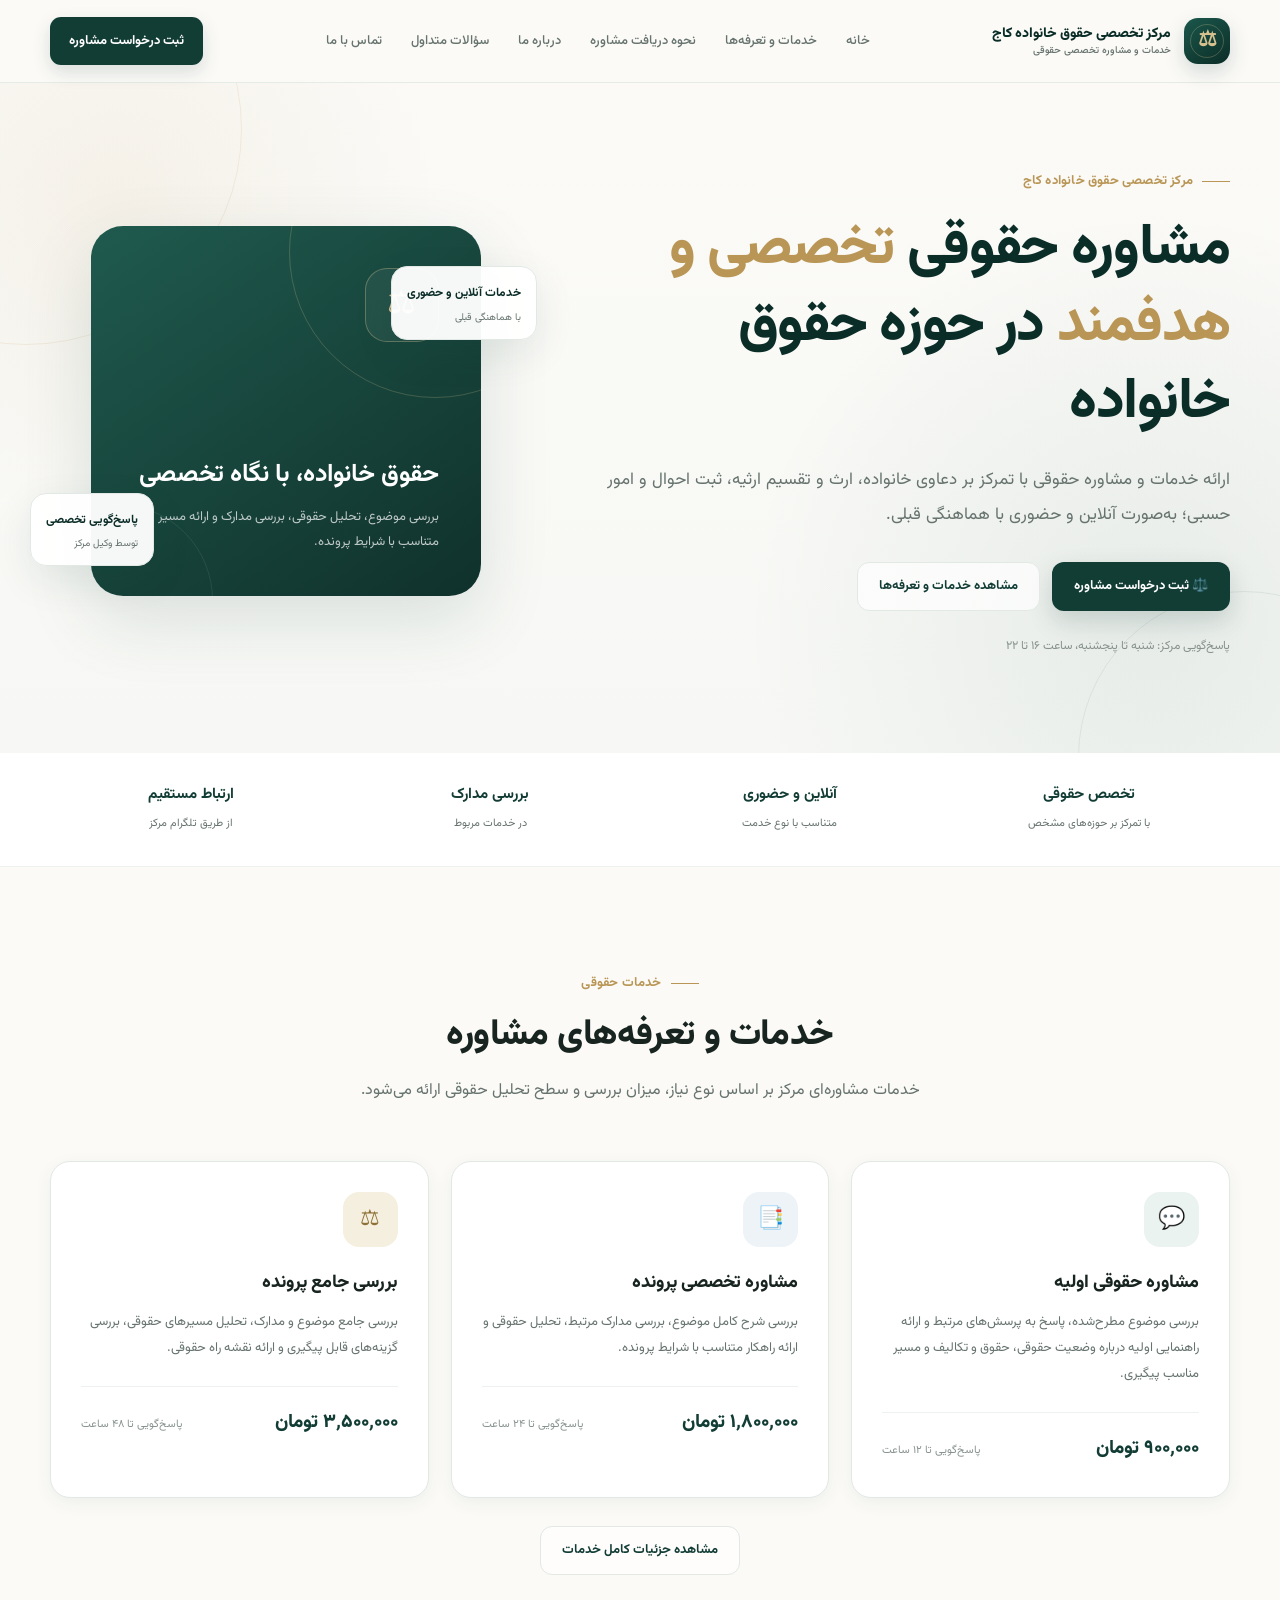
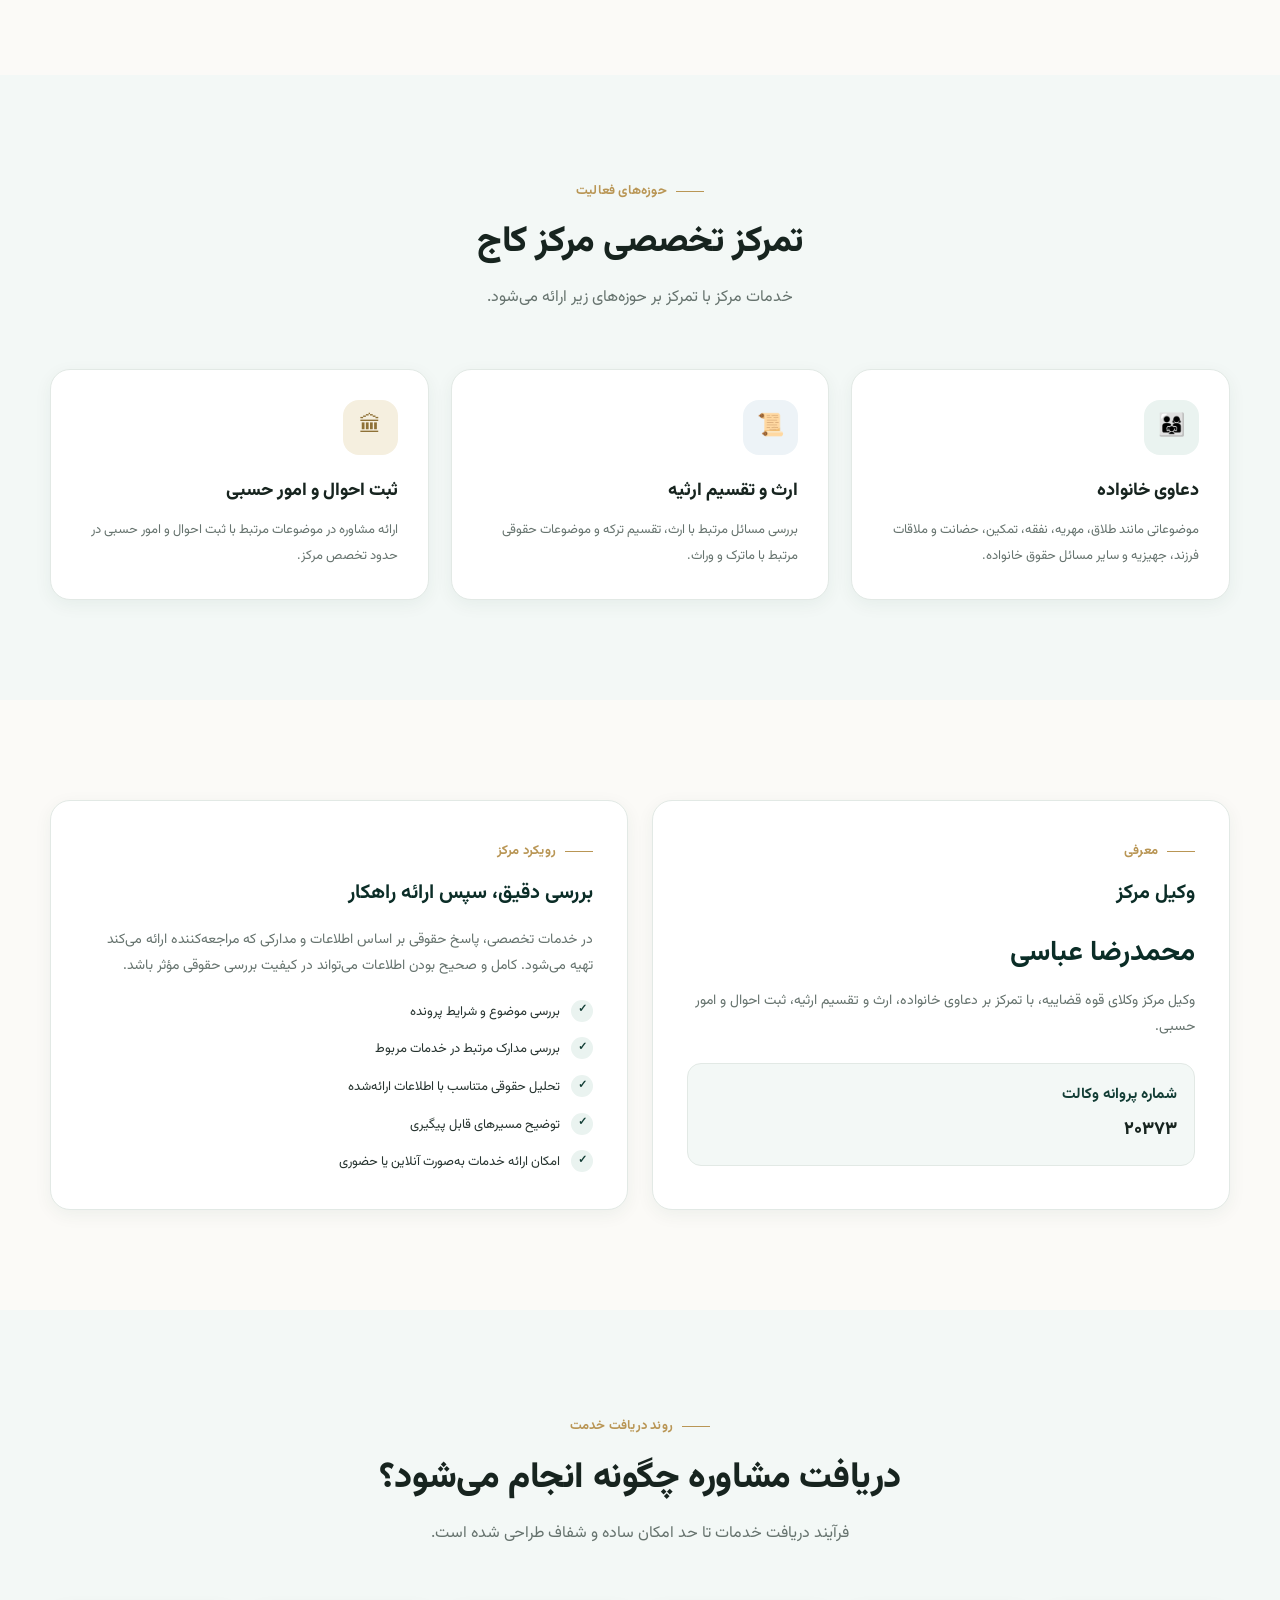
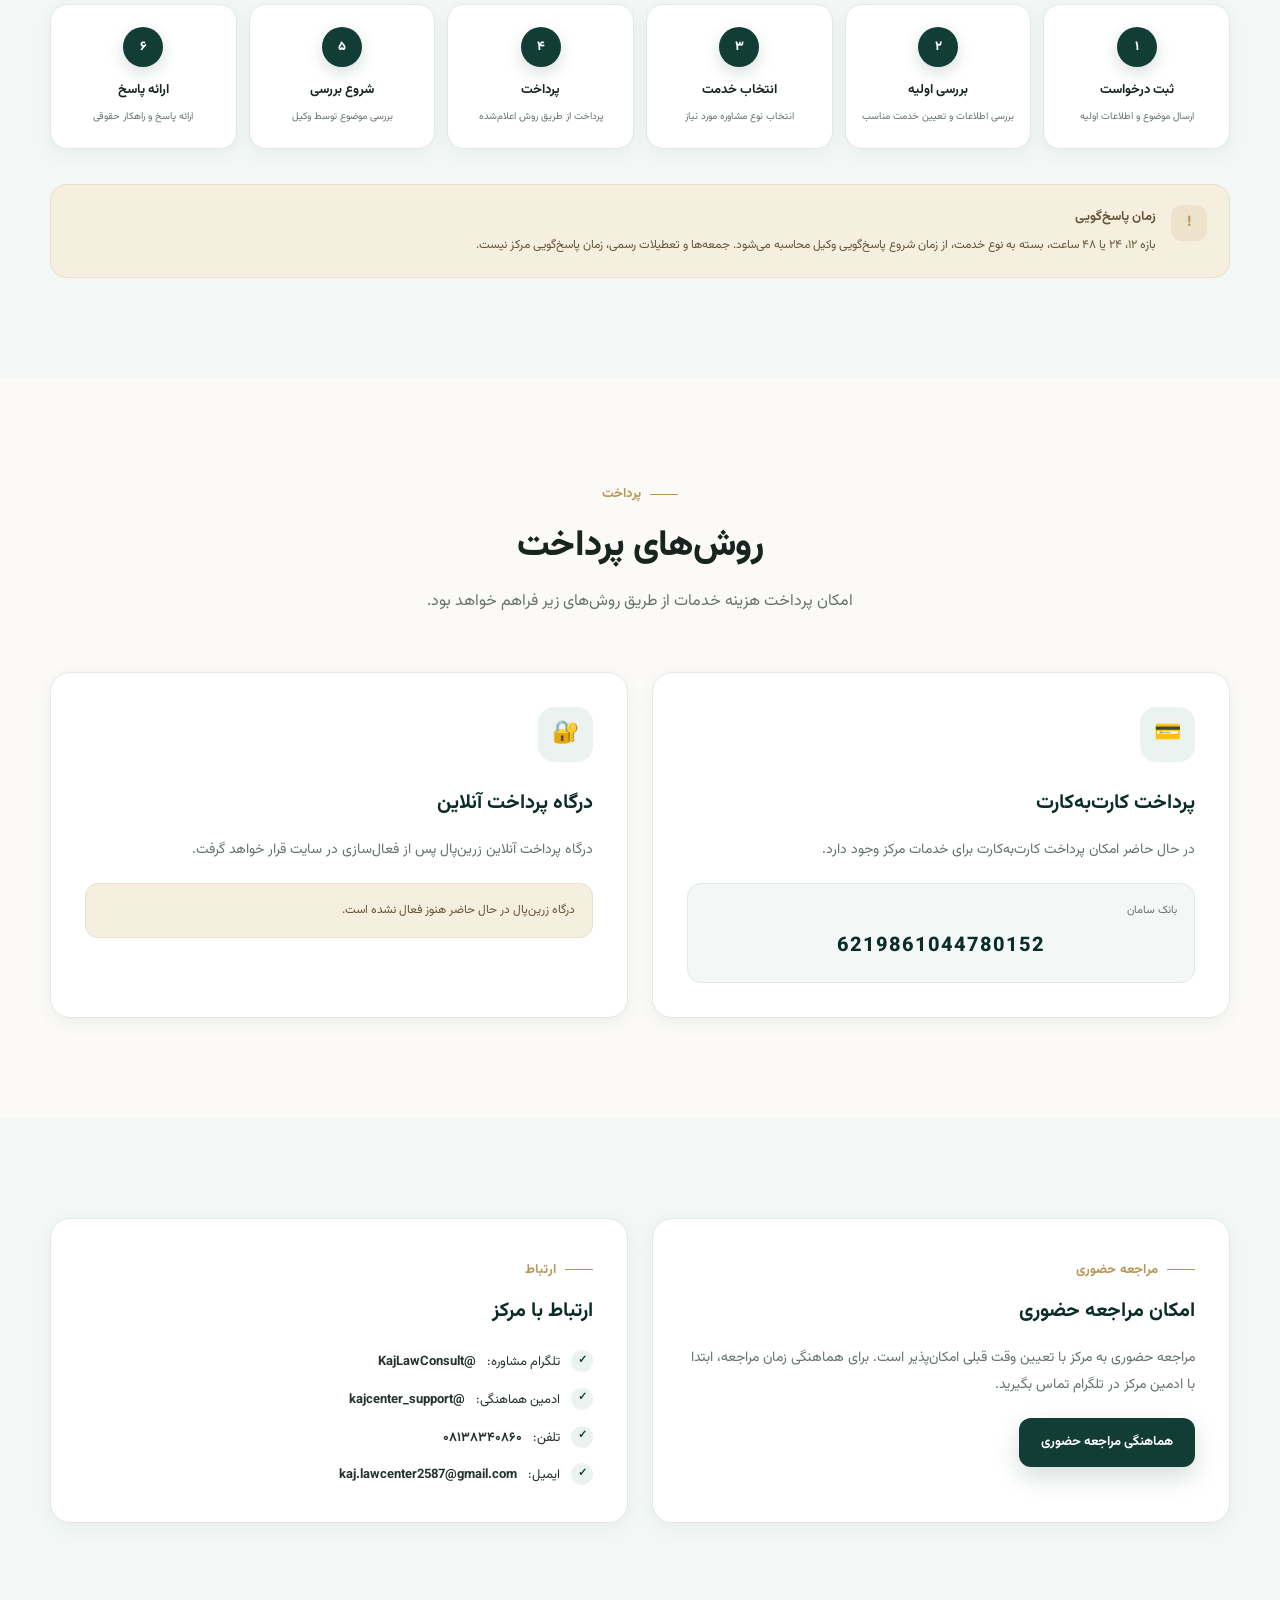
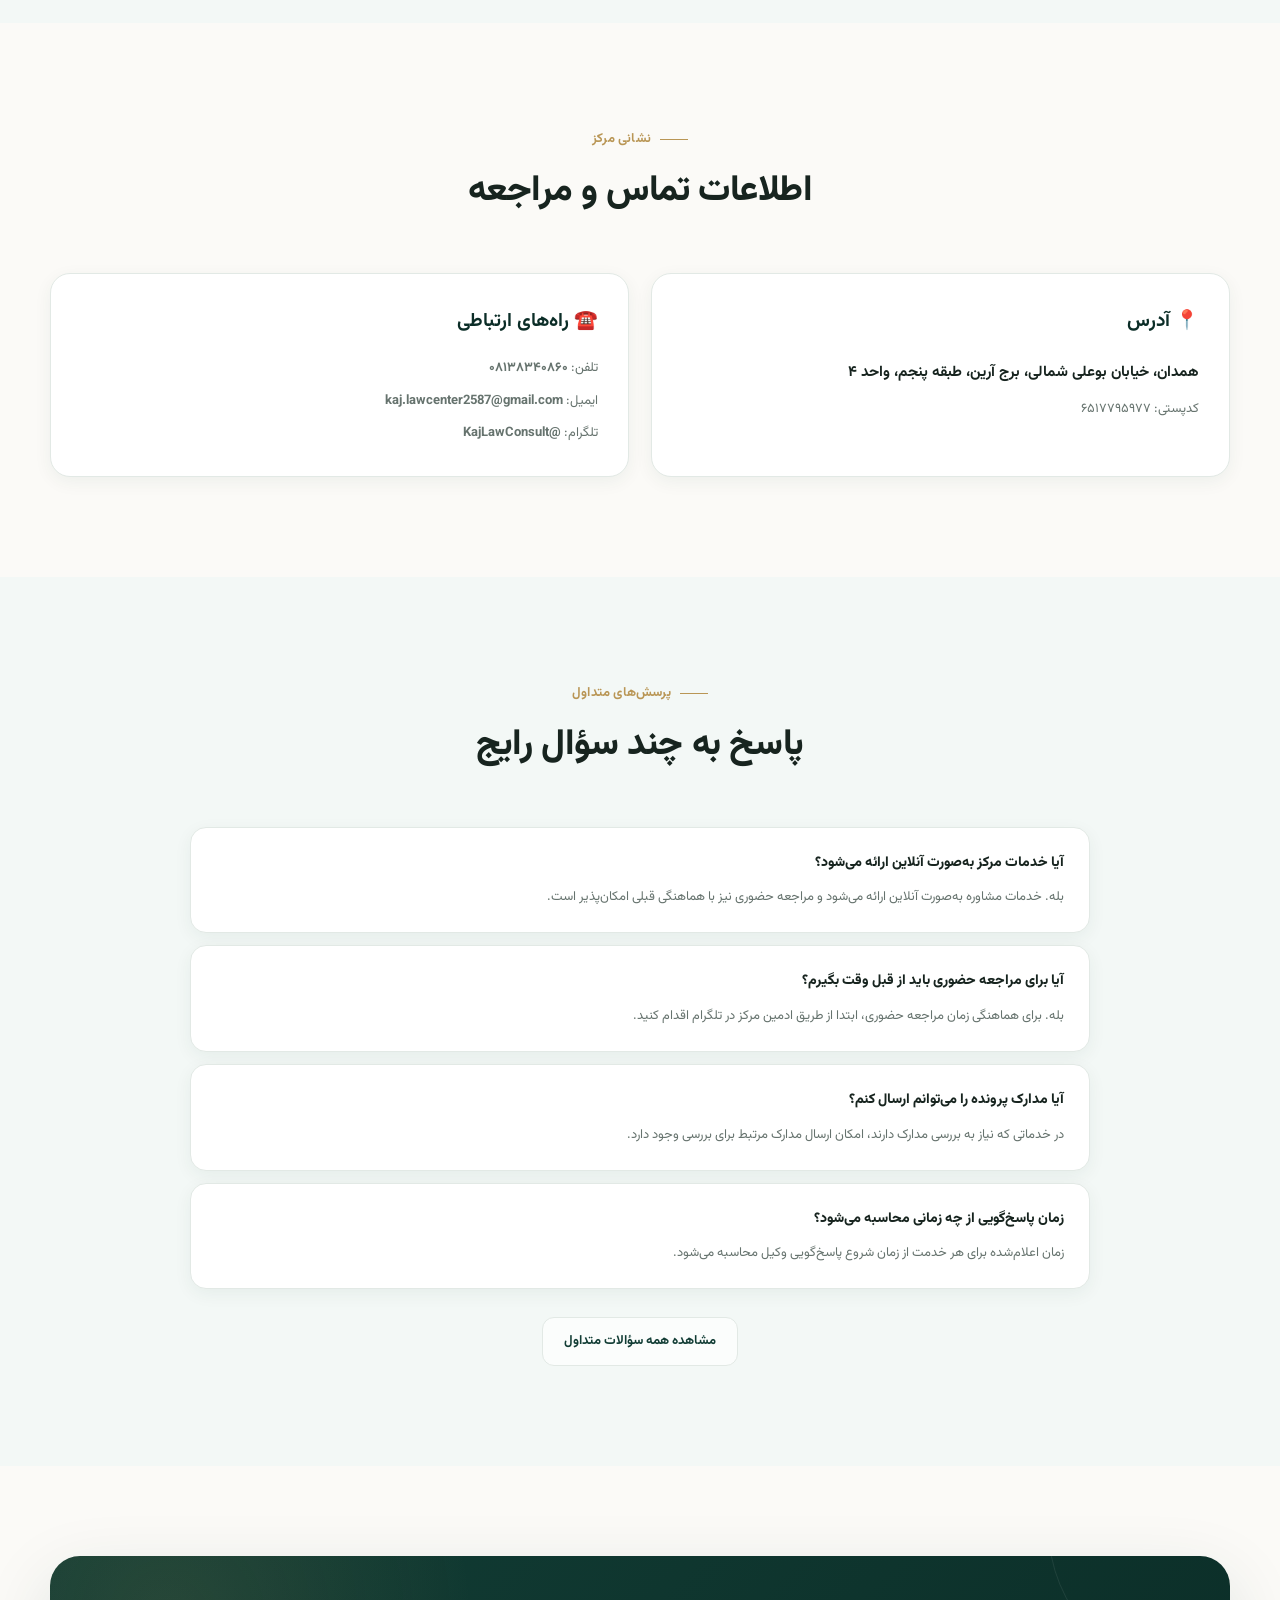
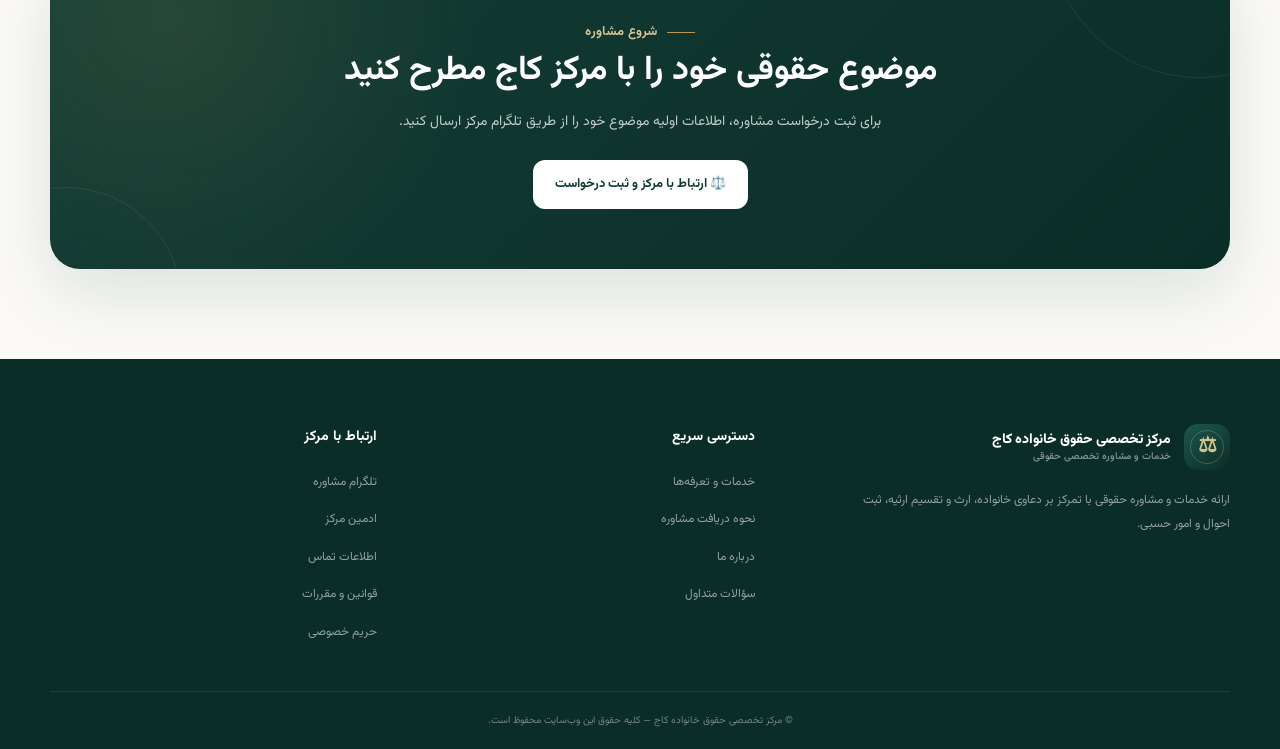
==== commit bb08d6c8: "Update index.html" ====
--- a/index.html
+++ b/index.html
@@ -4,670 +4,1413 @@
   <meta charset="UTF-8">
   <meta name="viewport" content="width=device-width, initial-scale=1.0">
 
-  <title>مرکز تخصصی حقوق خانواده کاج | مشاوره حقوقی آنلاین</title>
-
-  <meta name="description"
-        content="مرکز تخصصی حقوق خانواده کاج؛ ارائه مشاوره حقوقی آنلاین در حوزه حقوق خانواده، بررسی پرونده و ارائه راهکار حقوقی.">
+  <title>مرکز تخصصی حقوق خانواده کاج | مشاوره حقوقی</title>
+
+  <meta
+    name="description"
+    content="مرکز تخصصی حقوق خانواده کاج؛ ارائه خدمات و مشاوره حقوقی آنلاین و حضوری در زمینه دعاوی خانواده، ارث و تقسیم ارثیه، ثبت احوال و امور حسبی."
+  >
 
   <link rel="stylesheet" href="style.css">
 </head>
 
 <body>
 
-  <!-- Header -->
-  <header class="site-header">
-    <div class="container nav-wrap">
-
-      <a href="index.html" class="brand">
-        <div class="brand-mark">⚖</div>
+<!-- ==================================================
+     HEADER
+================================================== -->
+
+<header class="site-header">
+
+  <div class="container nav-wrap">
+
+    <a href="index.html" class="brand">
+
+      <div class="brand-mark">
+        ⚖
+      </div>
+
+      <div class="brand-text">
+        <div class="brand-title">
+          مرکز تخصصی حقوق خانواده کاج
+        </div>
+
+        <div class="brand-subtitle">
+          خدمات و مشاوره تخصصی حقوقی
+        </div>
+      </div>
+
+    </a>
+
+
+    <nav class="main-nav">
+
+      <a href="index.html">خانه</a>
+
+      <a href="services.html">
+        خدمات و تعرفه‌ها
+      </a>
+
+      <a href="process.html">
+        نحوه دریافت مشاوره
+      </a>
+
+      <a href="about.html">
+        درباره ما
+      </a>
+
+      <a href="faq.html">
+        سؤالات متداول
+      </a>
+
+      <a href="contact.html">
+        تماس با ما
+      </a>
+
+    </nav>
+
+
+    <a
+      href="https://t.me/KajLawConsult"
+      class="btn nav-button"
+      target="_blank"
+      rel="noopener"
+    >
+      ثبت درخواست مشاوره
+    </a>
+
+  </div>
+
+</header>
+
+
+<!-- ==================================================
+     HERO
+================================================== -->
+
+<main>
+
+<section class="hero">
+
+  <div class="container hero-grid">
+
+
+    <!-- HERO TEXT -->
+
+    <div class="hero-content">
+
+      <div class="eyebrow">
+        مرکز تخصصی حقوق خانواده کاج
+      </div>
+
+
+      <h1>
+        مشاوره حقوقی
+        <span>تخصصی و هدفمند</span>
+        در حوزه حقوق خانواده
+      </h1>
+
+
+      <p class="hero-lead">
+
+        ارائه خدمات و مشاوره حقوقی با تمرکز بر
+        دعاوی خانواده، ارث و تقسیم ارثیه،
+        ثبت احوال و امور حسبی؛
+        به‌صورت آنلاین و حضوری با هماهنگی قبلی.
+
+      </p>
+
+
+      <div class="hero-actions">
+
+        <a
+          href="https://t.me/KajLawConsult"
+          class="btn btn-primary"
+          target="_blank"
+          rel="noopener"
+        >
+          ⚖️ ثبت درخواست مشاوره
+        </a>
+
+
+        <a
+          href="services.html"
+          class="btn btn-secondary"
+        >
+          مشاهده خدمات و تعرفه‌ها
+        </a>
+
+      </div>
+
+
+      <div class="hero-note">
+
+        پاسخ‌گویی مرکز:
+        شنبه تا پنجشنبه، ساعت ۱۶ تا ۲۲
+
+      </div>
+
+    </div>
+
+
+    <!-- HERO VISUAL -->
+
+    <div class="hero-visual">
+
+      <div class="hero-card">
+
+        <div class="hero-card-icon">
+          ⚖
+        </div>
+
+
         <div>
-          <strong>مرکز تخصصی حقوق خانواده کاج</strong>
-          <span>مشاوره حقوقی خانواده</span>
-        </div>
+
+          <h3>
+            حقوق خانواده،
+            با نگاه تخصصی
+          </h3>
+
+          <p>
+            بررسی موضوع، تحلیل حقوقی،
+            بررسی مدارک و ارائه مسیر متناسب
+            با شرایط پرونده.
+          </p>
+
+        </div>
+
+      </div>
+
+
+      <div class="hero-floating one">
+
+        <div>
+          <strong>
+            خدمات آنلاین و حضوری
+          </strong>
+
+          <small>
+            با هماهنگی قبلی
+          </small>
+        </div>
+
+      </div>
+
+
+      <div class="hero-floating two">
+
+        <div>
+          <strong>
+            پاسخ‌گویی تخصصی
+          </strong>
+
+          <small>
+            توسط وکیل مرکز
+          </small>
+        </div>
+
+      </div>
+
+    </div>
+
+  </div>
+
+</section>
+
+
+
+<!-- ==================================================
+     TRUST BAR
+================================================== -->
+
+<section class="section-white" style="padding: 28px 0; border-bottom: 1px solid var(--border-light);">
+
+  <div class="container">
+
+    <div
+      style="
+        display:grid;
+        grid-template-columns:repeat(4,1fr);
+        gap:18px;
+        text-align:center;
+      "
+    >
+
+      <div>
+        <strong style="color:var(--green); display:block; font-size:15px;">
+          تخصص حقوقی
+        </strong>
+
+        <span style="color:var(--muted); font-size:11px;">
+          با تمرکز بر حوزه‌های مشخص
+        </span>
+      </div>
+
+
+      <div>
+        <strong style="color:var(--green); display:block; font-size:15px;">
+          آنلاین و حضوری
+        </strong>
+
+        <span style="color:var(--muted); font-size:11px;">
+          متناسب با نوع خدمت
+        </span>
+      </div>
+
+
+      <div>
+        <strong style="color:var(--green); display:block; font-size:15px;">
+          بررسی مدارک
+        </strong>
+
+        <span style="color:var(--muted); font-size:11px;">
+          در خدمات مربوط
+        </span>
+      </div>
+
+
+      <div>
+        <strong style="color:var(--green); display:block; font-size:15px;">
+          ارتباط مستقیم
+        </strong>
+
+        <span style="color:var(--muted); font-size:11px;">
+          از طریق تلگرام مرکز
+        </span>
+      </div>
+
+    </div>
+
+  </div>
+
+</section>
+
+
+
+<!-- ==================================================
+     SERVICES
+================================================== -->
+
+<section class="section">
+
+  <div class="container">
+
+
+    <div class="section-heading">
+
+      <div class="eyebrow">
+        خدمات حقوقی
+      </div>
+
+      <h2>
+        خدمات و تعرفه‌های مشاوره
+      </h2>
+
+      <p>
+        خدمات مشاوره‌ای مرکز بر اساس نوع نیاز،
+        میزان بررسی و سطح تحلیل حقوقی ارائه می‌شود.
+      </p>
+
+    </div>
+
+
+    <div class="cards-3">
+
+
+      <!-- SERVICE 1 -->
+
+      <article class="card">
+
+        <div class="card-icon">
+          💬
+        </div>
+
+        <h3>
+          مشاوره حقوقی اولیه
+        </h3>
+
+        <p>
+
+          بررسی موضوع مطرح‌شده،
+          پاسخ به پرسش‌های مرتبط و ارائه
+          راهنمایی اولیه درباره وضعیت حقوقی،
+          حقوق و تکالیف و مسیر مناسب پیگیری.
+
+        </p>
+
+
+        <div class="card-price">
+
+          <strong>
+            ۹۰۰٬۰۰۰ تومان
+          </strong>
+
+          <span>
+            پاسخ‌گویی تا ۱۲ ساعت
+          </span>
+
+        </div>
+
+      </article>
+
+
+
+      <!-- SERVICE 2 -->
+
+      <article class="card">
+
+        <div class="card-icon">
+          📑
+        </div>
+
+        <h3>
+          مشاوره تخصصی پرونده
+        </h3>
+
+        <p>
+
+          بررسی شرح کامل موضوع،
+          بررسی مدارک مرتبط،
+          تحلیل حقوقی و ارائه راهکار
+          متناسب با شرایط پرونده.
+
+        </p>
+
+
+        <div class="card-price">
+
+          <strong>
+            ۱٬۸۰۰٬۰۰۰ تومان
+          </strong>
+
+          <span>
+            پاسخ‌گویی تا ۲۴ ساعت
+          </span>
+
+        </div>
+
+      </article>
+
+
+
+      <!-- SERVICE 3 -->
+
+      <article class="card">
+
+        <div class="card-icon">
+          ⚖
+        </div>
+
+        <h3>
+          بررسی جامع پرونده
+        </h3>
+
+        <p>
+
+          بررسی جامع موضوع و مدارک،
+          تحلیل مسیرهای حقوقی،
+          بررسی گزینه‌های قابل پیگیری
+          و ارائه نقشه راه حقوقی.
+
+        </p>
+
+
+        <div class="card-price">
+
+          <strong>
+            ۳٬۵۰۰٬۰۰۰ تومان
+          </strong>
+
+          <span>
+            پاسخ‌گویی تا ۴۸ ساعت
+          </span>
+
+        </div>
+
+      </article>
+
+    </div>
+
+
+    <div style="text-align:center; margin-top:28px;">
+
+      <a
+        href="services.html"
+        class="btn btn-secondary"
+      >
+        مشاهده جزئیات کامل خدمات
       </a>
 
-      <nav class="main-nav">
-        <a href="index.html">خانه</a>
-        <a href="services.html">خدمات و تعرفه‌ها</a>
-        <a href="process.html">نحوه دریافت مشاوره</a>
-        <a href="about.html">درباره ما</a>
-        <a href="faq.html">سؤالات متداول</a>
-        <a href="contact.html">تماس با ما</a>
-      </nav>
-
-      <a href="https://t.me/KajLawConsult" class="nav-cta">
-        ثبت درخواست مشاوره
+    </div>
+
+  </div>
+
+</section>
+
+
+
+<!-- ==================================================
+     AREAS OF EXPERTISE
+================================================== -->
+
+<section class="section section-soft">
+
+  <div class="container">
+
+    <div class="section-heading">
+
+      <div class="eyebrow">
+        حوزه‌های فعالیت
+      </div>
+
+      <h2>
+        تمرکز تخصصی مرکز کاج
+      </h2>
+
+      <p>
+        خدمات مرکز با تمرکز بر حوزه‌های زیر ارائه می‌شود.
+      </p>
+
+    </div>
+
+
+    <div class="cards-3">
+
+
+      <article class="card">
+
+        <div class="card-icon">
+          👨‍👩‍👧
+        </div>
+
+        <h3>
+          دعاوی خانواده
+        </h3>
+
+        <p>
+          موضوعاتی مانند طلاق،
+          مهریه، نفقه، تمکین،
+          حضانت و ملاقات فرزند،
+          جهیزیه و سایر مسائل حقوق خانواده.
+        </p>
+
+      </article>
+
+
+      <article class="card">
+
+        <div class="card-icon">
+          📜
+        </div>
+
+        <h3>
+          ارث و تقسیم ارثیه
+        </h3>
+
+        <p>
+          بررسی مسائل مرتبط با ارث،
+          تقسیم ترکه و موضوعات حقوقی
+          مرتبط با ماترک و وراث.
+        </p>
+
+      </article>
+
+
+      <article class="card">
+
+        <div class="card-icon">
+          🏛
+        </div>
+
+        <h3>
+          ثبت احوال و امور حسبی
+        </h3>
+
+        <p>
+          ارائه مشاوره در موضوعات
+          مرتبط با ثبت احوال و
+          امور حسبی در حدود تخصص مرکز.
+        </p>
+
+      </article>
+
+    </div>
+
+  </div>
+
+</section>
+
+
+
+<!-- ==================================================
+     LAWYER / CENTER INTRO
+================================================== -->
+
+<section class="section">
+
+  <div class="container two-col">
+
+
+    <div class="info-card">
+
+      <div class="eyebrow">
+        معرفی
+      </div>
+
+      <h3 style="margin-top:10px;">
+        وکیل مرکز
+      </h3>
+
+
+      <h2
+        style="
+          color:var(--green-dark);
+          font-size:28px;
+          margin-bottom:8px;
+        "
+      >
+        محمدرضا عباسی
+      </h2>
+
+
+      <p>
+
+        وکیل مرکز وکلای قوه قضاییه،
+        با تمرکز بر دعاوی خانواده،
+        ارث و تقسیم ارثیه،
+        ثبت احوال و امور حسبی.
+
+      </p>
+
+
+      <div
+        style="
+          margin-top:22px;
+          padding:17px;
+          background:var(--green-4);
+          border-radius:14px;
+          border:1px solid var(--border);
+        "
+      >
+
+        <strong style="color:var(--green);">
+          شماره پروانه وکالت
+        </strong>
+
+        <div
+          style="
+            color:var(--text-dark);
+            font-size:18px;
+            font-weight:800;
+            margin-top:4px;
+          "
+        >
+          ۲۰۳۷۳
+        </div>
+
+      </div>
+
+    </div>
+
+
+
+    <div class="info-card">
+
+      <div class="eyebrow">
+        رویکرد مرکز
+      </div>
+
+      <h3 style="margin-top:10px;">
+        بررسی دقیق، سپس ارائه راهکار
+      </h3>
+
+
+      <p>
+
+        در خدمات تخصصی، پاسخ حقوقی بر اساس
+        اطلاعات و مدارکی که مراجعه‌کننده
+        ارائه می‌کند تهیه می‌شود.
+        کامل و صحیح بودن اطلاعات می‌تواند
+        در کیفیت بررسی حقوقی مؤثر باشد.
+
+      </p>
+
+
+      <ul class="feature-list">
+
+        <li>
+          بررسی موضوع و شرایط پرونده
+        </li>
+
+        <li>
+          بررسی مدارک مرتبط در خدمات مربوط
+        </li>
+
+        <li>
+          تحلیل حقوقی متناسب با اطلاعات ارائه‌شده
+        </li>
+
+        <li>
+          توضیح مسیرهای قابل پیگیری
+        </li>
+
+        <li>
+          امکان ارائه خدمات به‌صورت آنلاین یا حضوری
+        </li>
+
+      </ul>
+
+    </div>
+
+  </div>
+
+</section>
+
+
+
+<!-- ==================================================
+     PROCESS
+================================================== -->
+
+<section class="section section-soft">
+
+  <div class="container">
+
+    <div class="section-heading">
+
+      <div class="eyebrow">
+        روند دریافت خدمت
+      </div>
+
+      <h2>
+        دریافت مشاوره چگونه انجام می‌شود؟
+      </h2>
+
+      <p>
+        فرآیند دریافت خدمات تا حد امکان ساده و شفاف طراحی شده است.
+      </p>
+
+    </div>
+
+
+    <div class="steps">
+
+
+      <div class="step">
+
+        <div class="step-number">
+          ۱
+        </div>
+
+        <h3>
+          ثبت درخواست
+        </h3>
+
+        <p>
+          ارسال موضوع و اطلاعات اولیه
+        </p>
+
+      </div>
+
+
+      <div class="step">
+
+        <div class="step-number">
+          ۲
+        </div>
+
+        <h3>
+          بررسی اولیه
+        </h3>
+
+        <p>
+          بررسی اطلاعات و تعیین خدمت مناسب
+        </p>
+
+      </div>
+
+
+      <div class="step">
+
+        <div class="step-number">
+          ۳
+        </div>
+
+        <h3>
+          انتخاب خدمت
+        </h3>
+
+        <p>
+          انتخاب نوع مشاوره مورد نیاز
+        </p>
+
+      </div>
+
+
+      <div class="step">
+
+        <div class="step-number">
+          ۴
+        </div>
+
+        <h3>
+          پرداخت
+        </h3>
+
+        <p>
+          پرداخت از طریق روش اعلام‌شده
+        </p>
+
+      </div>
+
+
+      <div class="step">
+
+        <div class="step-number">
+          ۵
+        </div>
+
+        <h3>
+          شروع بررسی
+        </h3>
+
+        <p>
+          بررسی موضوع توسط وکیل
+        </p>
+
+      </div>
+
+
+      <div class="step">
+
+        <div class="step-number">
+          ۶
+        </div>
+
+        <h3>
+          ارائه پاسخ
+        </h3>
+
+        <p>
+          ارائه پاسخ و راهکار حقوقی
+        </p>
+
+      </div>
+
+    </div>
+
+
+    <div style="margin-top:35px;">
+
+      <div class="notice">
+
+        <div class="notice-icon">
+          !
+        </div>
+
+        <div>
+
+          <strong>
+            زمان پاسخ‌گویی
+          </strong>
+
+          <p>
+            بازه ۱۲، ۲۴ یا ۴۸ ساعت،
+            بسته به نوع خدمت، از زمان شروع پاسخ‌گویی وکیل محاسبه می‌شود.
+            جمعه‌ها و تعطیلات رسمی، زمان پاسخ‌گویی مرکز نیست.
+          </p>
+
+        </div>
+
+      </div>
+
+    </div>
+
+  </div>
+
+</section>
+
+
+
+<!-- ==================================================
+     PAYMENT
+================================================== -->
+
+<section class="section">
+
+  <div class="container">
+
+
+    <div class="section-heading">
+
+      <div class="eyebrow">
+        پرداخت
+      </div>
+
+      <h2>
+        روش‌های پرداخت
+      </h2>
+
+      <p>
+        امکان پرداخت هزینه خدمات از طریق روش‌های زیر فراهم خواهد بود.
+      </p>
+
+    </div>
+
+
+    <div class="two-col">
+
+
+      <div class="info-card">
+
+        <div class="card-icon">
+          💳
+        </div>
+
+        <h3>
+          پرداخت کارت‌به‌کارت
+        </h3>
+
+        <p>
+          در حال حاضر امکان پرداخت کارت‌به‌کارت
+          برای خدمات مرکز وجود دارد.
+        </p>
+
+
+        <div
+          style="
+            margin-top:20px;
+            padding:17px;
+            background:var(--green-4);
+            border:1px solid var(--border);
+            border-radius:14px;
+          "
+        >
+
+          <div style="font-size:11px; color:var(--muted);">
+            بانک سامان
+          </div>
+
+          <div
+            style="
+              direction:ltr;
+              text-align:center;
+              color:var(--green-dark);
+              font-size:20px;
+              font-weight:800;
+              letter-spacing:1px;
+              margin-top:5px;
+            "
+          >
+            6219861044780152
+          </div>
+
+        </div>
+
+      </div>
+
+
+
+      <div class="info-card">
+
+        <div class="card-icon">
+          🔐
+        </div>
+
+        <h3>
+          درگاه پرداخت آنلاین
+        </h3>
+
+        <p>
+
+          درگاه پرداخت آنلاین زرین‌پال
+          پس از فعال‌سازی در سایت قرار خواهد گرفت.
+
+        </p>
+
+
+        <div
+          style="
+            margin-top:20px;
+            padding:15px 17px;
+            background:var(--gold-soft);
+            border:1px solid #eadfca;
+            border-radius:13px;
+            color:#665537;
+            font-size:12px;
+          "
+        >
+
+          درگاه زرین‌پال در حال حاضر
+          هنوز فعال نشده است.
+
+        </div>
+
+      </div>
+
+    </div>
+
+  </div>
+
+</section>
+
+
+
+<!-- ==================================================
+     IN-PERSON
+================================================== -->
+
+<section class="section section-soft">
+
+  <div class="container">
+
+    <div class="two-col">
+
+
+      <div class="info-card">
+
+        <div class="eyebrow">
+          مراجعه حضوری
+        </div>
+
+        <h3 style="margin-top:10px;">
+          امکان مراجعه حضوری
+        </h3>
+
+        <p>
+
+          مراجعه حضوری به مرکز با تعیین وقت قبلی
+          امکان‌پذیر است.
+          برای هماهنگی زمان مراجعه، ابتدا
+          با ادمین مرکز در تلگرام تماس بگیرید.
+
+        </p>
+
+
+        <a
+          href="https://t.me/kajcenter_support"
+          class="btn btn-primary"
+          target="_blank"
+          rel="noopener"
+          style="margin-top:20px;"
+        >
+          هماهنگی مراجعه حضوری
+        </a>
+
+      </div>
+
+
+
+      <div class="info-card">
+
+        <div class="eyebrow">
+          ارتباط
+        </div>
+
+        <h3 style="margin-top:10px;">
+          ارتباط با مرکز
+        </h3>
+
+
+        <ul class="feature-list">
+
+          <li>
+            تلگرام مشاوره:
+            <strong>@KajLawConsult</strong>
+          </li>
+
+          <li>
+            ادمین هماهنگی:
+            <strong>@kajcenter_support</strong>
+          </li>
+
+          <li>
+            تلفن:
+            <strong>۰۸۱۳۸۳۴۰۸۶۰</strong>
+          </li>
+
+          <li>
+            ایمیل:
+            <strong>kaj.lawcenter2587@gmail.com</strong>
+          </li>
+
+        </ul>
+
+      </div>
+
+    </div>
+
+  </div>
+
+</section>
+
+
+
+<!-- ==================================================
+     ADDRESS
+================================================== -->
+
+<section class="section">
+
+  <div class="container">
+
+    <div class="section-heading">
+
+      <div class="eyebrow">
+        نشانی مرکز
+      </div>
+
+      <h2>
+        اطلاعات تماس و مراجعه
+      </h2>
+
+    </div>
+
+
+    <div class="contact-grid">
+
+
+      <div class="contact-card">
+
+        <h3>
+          📍 آدرس
+        </h3>
+
+        <p
+          style="
+            color:var(--text-dark);
+            font-size:15px;
+            font-weight:700;
+            line-height:2.2;
+          "
+        >
+          همدان، خیابان بوعلی شمالی،
+          برج آرین، طبقه پنجم، واحد ۴
+        </p>
+
+        <p>
+          کدپستی:
+          ۶۵۱۷۷۹۵۹۷۷
+        </p>
+
+      </div>
+
+
+
+      <div class="contact-card">
+
+        <h3>
+          ☎️ راه‌های ارتباطی
+        </h3>
+
+        <p>
+          تلفن:
+          <strong>۰۸۱۳۸۳۴۰۸۶۰</strong>
+        </p>
+
+        <p>
+          ایمیل:
+          <strong>
+            kaj.lawcenter2587@gmail.com
+          </strong>
+        </p>
+
+        <p>
+          تلگرام:
+          <strong>
+            @KajLawConsult
+          </strong>
+        </p>
+
+      </div>
+
+    </div>
+
+  </div>
+
+</section>
+
+
+
+<!-- ==================================================
+     FAQ PREVIEW
+================================================== -->
+
+<section class="section section-soft">
+
+  <div class="container">
+
+    <div class="section-heading">
+
+      <div class="eyebrow">
+        پرسش‌های متداول
+      </div>
+
+      <h2>
+        پاسخ به چند سؤال رایج
+      </h2>
+
+    </div>
+
+
+    <div class="faq-list">
+
+
+      <div class="faq-item">
+
+        <div class="faq-question">
+          آیا خدمات مرکز به‌صورت آنلاین ارائه می‌شود؟
+        </div>
+
+        <div class="faq-answer">
+          بله. خدمات مشاوره به‌صورت آنلاین ارائه می‌شود
+          و مراجعه حضوری نیز با هماهنگی قبلی امکان‌پذیر است.
+        </div>
+
+      </div>
+
+
+      <div class="faq-item">
+
+        <div class="faq-question">
+          آیا برای مراجعه حضوری باید از قبل وقت بگیرم؟
+        </div>
+
+        <div class="faq-answer">
+          بله. برای هماهنگی زمان مراجعه حضوری،
+          ابتدا از طریق ادمین مرکز در تلگرام اقدام کنید.
+        </div>
+
+      </div>
+
+
+      <div class="faq-item">
+
+        <div class="faq-question">
+          آیا مدارک پرونده را می‌توانم ارسال کنم؟
+        </div>
+
+        <div class="faq-answer">
+          در خدماتی که نیاز به بررسی مدارک دارند،
+          امکان ارسال مدارک مرتبط برای بررسی وجود دارد.
+        </div>
+
+      </div>
+
+
+      <div class="faq-item">
+
+        <div class="faq-question">
+          زمان پاسخ‌گویی از چه زمانی محاسبه می‌شود؟
+        </div>
+
+        <div class="faq-answer">
+          زمان اعلام‌شده برای هر خدمت از زمان شروع پاسخ‌گویی
+          وکیل محاسبه می‌شود.
+        </div>
+
+      </div>
+
+    </div>
+
+
+    <div style="text-align:center; margin-top:28px;">
+
+      <a
+        href="faq.html"
+        class="btn btn-secondary"
+      >
+        مشاهده همه سؤالات متداول
       </a>
 
     </div>
-  </header>
-
-
-  <!-- Hero -->
-  <main>
-
-    <section class="hero">
-      <div class="container hero-grid">
-
-        <div class="hero-content">
-
-          <span class="eyebrow">
-            مرکز تخصصی حقوق خانواده کاج
-          </span>
-
-          <h1>
-            مشاوره حقوقی آنلاین
-            <span>در حوزه حقوق خانواده</span>
-          </h1>
-
-          <p class="hero-text">
-            در مسائل حقوقی خانواده، تصمیم‌گیری درست نیازمند شناخت دقیق
-            وضعیت پرونده، اسناد و مسیرهای قانونی پیش‌رو است.
-            مرکز تخصصی حقوق خانواده کاج خدمات مشاوره و بررسی حقوقی
-            را به‌صورت آنلاین ارائه می‌کند.
-          </p>
-
-          <div class="hero-actions">
-            <a href="https://t.me/KajLawConsult" class="btn btn-primary">
-              ⚖️ ثبت درخواست مشاوره
-            </a>
-
-            <a href="services.html" class="btn btn-secondary">
-              مشاهده خدمات و تعرفه‌ها
-            </a>
-          </div>
-
-          <div class="hero-note">
-            بررسی و دریافت درخواست‌ها به‌صورت آنلاین انجام می‌شود.
-          </div>
-
-        </div>
-
-
-        <div class="hero-visual">
-
-          <div class="legal-card main-legal-card">
-
-            <div class="tree-symbol">♣</div>
-
-            <div class="scale-symbol">⚖</div>
-
-            <h2>کاج</h2>
-
-            <p>
-              رویکردی دقیق، روشن و متناسب با وضعیت هر پرونده
-            </p>
-
-            <div class="legal-line"></div>
-
-            <span>
-              حقوق خانواده
-            </span>
-
-          </div>
-
-        </div>
-
-      </div>
-    </section>
-
-
-    <!-- Services -->
-    <section class="section section-soft" id="services">
-
-      <div class="container">
-
-        <div class="section-heading">
-
-          <span class="eyebrow">
-            خدمات حقوقی
-          </span>
-
-          <h2>
-            خدمات و تعرفه‌های مشاوره
-          </h2>
-
-          <p>
-            خدمات اصلی مرکز به‌صورت آنلاین ارائه می‌شود و هر درخواست
-            متناسب با موضوع و میزان بررسی موردنیاز بررسی خواهد شد.
-          </p>
-
-        </div>
-
-
-        <div class="cards-grid three-cols">
-
-          <!-- Service 1 -->
-          <article class="service-card">
-
-            <div class="service-icon green">
-              ✓
-            </div>
-
-            <span class="service-label">
-              مشاوره
-            </span>
-
-            <h3>
-              مشاوره حقوقی اولیه
-            </h3>
-
-            <p>
-              بررسی موضوع، پاسخ به پرسش‌های حقوقی مرتبط و ارائه
-              راهنمایی اولیه درباره وضعیت حقوقی و مسیر مناسب.
-            </p>
-
-            <ul class="service-list">
-              <li>بررسی موضوع مطرح‌شده</li>
-              <li>پاسخ به پرسش‌های مرتبط</li>
-              <li>راهنمایی اولیه حقوقی</li>
-              <li>پاسخ‌گویی در بازه ۱۲ ساعت</li>
-            </ul>
-
-            <div class="service-price">
-              <strong>۹۰۰٬۰۰۰</strong>
-              <span>تومان</span>
-            </div>
-
-          </article>
-
-
-          <!-- Service 2 -->
-          <article class="service-card featured">
-
-            <div class="service-icon blue">
-              ⚖
-            </div>
-
-            <span class="service-label">
-              تخصصی
-            </span>
-
-            <h3>
-              مشاوره تخصصی پرونده
-            </h3>
-
-            <p>
-              بررسی شرح کامل موضوع و اسناد مرتبط و ارائه تحلیل حقوقی
-              متناسب با وضعیت پرونده.
-            </p>
-
-            <ul class="service-list">
-              <li>بررسی کامل شرح پرونده</li>
-              <li>بررسی اسناد مرتبط</li>
-              <li>تحلیل حقوقی اختصاصی</li>
-              <li>ارائه راهکار متناسب</li>
-              <li>پاسخ‌گویی در بازه ۲۴ ساعت</li>
-            </ul>
-
-            <div class="service-price">
-              <strong>۱٬۸۰۰٬۰۰۰</strong>
-              <span>تومان</span>
-            </div>
-
-          </article>
-
-
-          <!-- Service 3 -->
-          <article class="service-card">
-
-            <div class="service-icon purple">
-              ◆
-            </div>
-
-            <span class="service-label">
-              جامع
-            </span>
-
-            <h3>
-              بررسی جامع پرونده و ارائه راهکار حقوقی
-            </h3>
-
-            <p>
-              بررسی جامع موضوع، اسناد و مسیرهای قانونی و ارائه
-              نقشه راه متناسب با وضعیت پرونده.
-            </p>
-
-            <ul class="service-list">
-              <li>بررسی جامع موضوع و اسناد</li>
-              <li>تحلیل تفصیلی حقوقی</li>
-              <li>بررسی گزینه‌های قانونی</li>
-              <li>ارائه نقشه راه</li>
-              <li>پاسخ‌گویی در بازه ۴۸ ساعت</li>
-            </ul>
-
-            <div class="service-price">
-              <strong>۳٬۵۰۰٬۰۰۰</strong>
-              <span>تومان</span>
-            </div>
-
-          </article>
-
-        </div>
-
-
-        <div class="document-service">
-
-          <div>
-            <span class="small-label">
-              خدمت مستقل
-            </span>
-
-            <h3>
-              تنظیم اسناد حقوقی
-            </h3>
-
-            <p>
-              تنظیم دادخواست، لایحه، شکواییه، اظهارنامه و سایر
-              متون حقوقی، متناسب با نوع سند، موضوع و میزان کار موردنیاز.
-            </p>
-          </div>
-
-          <div class="document-price">
-            قیمت‌گذاری پس از بررسی موضوع
-          </div>
-
-        </div>
-
-
-        <div class="center-action">
-          <a href="services.html" class="text-link">
-            مشاهده جزئیات کامل خدمات و تعرفه‌ها ←
-          </a>
-        </div>
-
-      </div>
-
-    </section>
-
-
-    <!-- Process -->
-    <section class="section">
-
-      <div class="container">
-
-        <div class="section-heading">
-
-          <span class="eyebrow">
-            روند دریافت مشاوره
-          </span>
-
-          <h2>
-            دریافت مشاوره چگونه انجام می‌شود؟
-          </h2>
-
-          <p>
-            فرایند دریافت مشاوره به‌صورت آنلاین و مرحله‌به‌مرحله انجام می‌شود.
-          </p>
-
-        </div>
-
-
-        <div class="steps-grid">
-
-          <div class="step-card">
-            <span class="step-number">۱</span>
-            <h3>ثبت درخواست</h3>
-            <p>
-              موضوع و شرح مسئله خود را ارسال کنید.
-            </p>
-          </div>
-
-          <div class="step-card">
-            <span class="step-number">۲</span>
-            <h3>ارسال اطلاعات</h3>
-            <p>
-              اطلاعات و در صورت نیاز اسناد مرتبط را ارسال کنید.
-            </p>
-          </div>
-
-          <div class="step-card">
-            <span class="step-number">۳</span>
-            <h3>بررسی درخواست</h3>
-            <p>
-              درخواست توسط مرکز بررسی و نوع خدمت مشخص می‌شود.
-            </p>
-          </div>
-
-          <div class="step-card">
-            <span class="step-number">۴</span>
-            <h3>اعلام هزینه</h3>
-            <p>
-              هزینه خدمت متناسب با نوع درخواست اعلام می‌شود.
-            </p>
-          </div>
-
-          <div class="step-card">
-            <span class="step-number">۵</span>
-            <h3>پرداخت</h3>
-            <p>
-              پس از پرداخت، فرایند ارائه مشاوره آغاز خواهد شد.
-            </p>
-          </div>
-
-          <div class="step-card">
-            <span class="step-number">۶</span>
-            <h3>دریافت مشاوره</h3>
-            <p>
-              پاسخ و تحلیل حقوقی متناسب با درخواست ارائه می‌شود.
-            </p>
-          </div>
-
-        </div>
-
-
-        <div class="center-action">
-          <a href="process.html" class="text-link">
-            آشنایی کامل با نحوه دریافت مشاوره ←
-          </a>
-        </div>
-
-      </div>
-
-    </section>
-
-
-    <!-- Important notes -->
-    <section class="section section-soft">
-
-      <div class="container">
-
-        <div class="info-grid">
-
-          <div class="info-card">
-
-            <span class="info-icon">
-              🕐
-            </span>
-
-            <h3>
-              ساعات پاسخ‌گویی مرکز
-            </h3>
-
-            <p>
-              شنبه تا پنجشنبه<br>
-              ساعت ۱۶ تا ۲۲
-            </p>
-
-            <small>
-              جمعه‌ها و تعطیلات رسمی پاسخ‌گویی انجام نمی‌شود.
-            </small>
-
-          </div>
-
-
-          <div class="info-card">
-
-            <span class="info-icon">
-              📄
-            </span>
-
-            <h3>
-              ارسال مدارک
-            </h3>
-
-            <p>
-              در صورت مرتبط بودن، می‌توانید اسناد و مدارک پرونده
-              را برای بررسی ارسال کنید.
-            </p>
-
-            <small>
-              ارسال مدارک در مرحله ثبت درخواست الزامی نیست.
-            </small>
-
-          </div>
-
-
-          <div class="info-card">
-
-            <span class="info-icon">
-              💬
-            </span>
-
-            <h3>
-              نوع پاسخ‌گویی
-            </h3>
-
-            <p>
-              پاسخ‌ها می‌تواند به‌صورت متنی، صوتی یا بررسی فایل
-              ارائه شود و در صورت مناسب بودن موضوع، تماس صوتی نیز انجام می‌شود.
-            </p>
-
-          </div>
-
-        </div>
-
-      </div>
-
-    </section>
-
-
-    <!-- About -->
-    <section class="section">
-
-      <div class="container about-home">
-
-        <div class="about-content">
-
-          <span class="eyebrow">
-            درباره مرکز
-          </span>
-
-          <h2>
-            رویکرد مرکز تخصصی حقوق خانواده کاج
-          </h2>
-
-          <p>
-            هدف مرکز تخصصی حقوق خانواده کاج، ارائه خدمات حقوقی
-            روشن و قابل‌فهم در حوزه حقوق خانواده و کمک به مراجعه‌کننده
-            برای شناخت وضعیت حقوقی و مسیرهای قانونی پیش‌رو است.
-          </p>
-
-          <p>
-            بررسی هر درخواست بر اساس اطلاعات و اسناد ارائه‌شده انجام
-            می‌شود و در صورت نیاز، اطلاعات تکمیلی از مراجعه‌کننده دریافت خواهد شد.
-          </p>
-
-          <a href="about.html" class="text-link">
-            درباره مرکز بیشتر بدانید ←
-          </a>
-
-        </div>
-
-
-        <div class="about-box">
-
-          <div class="about-symbol">
+
+  </div>
+
+</section>
+
+
+
+<!-- ==================================================
+     FINAL CTA
+================================================== -->
+
+<section class="cta-section">
+
+  <div class="container">
+
+    <div class="cta-box">
+
+      <div class="eyebrow" style="color:var(--gold-light);">
+        شروع مشاوره
+      </div>
+
+
+      <h2>
+        موضوع حقوقی خود را با مرکز کاج مطرح کنید
+      </h2>
+
+
+      <p>
+
+        برای ثبت درخواست مشاوره،
+        اطلاعات اولیه موضوع خود را از طریق
+        تلگرام مرکز ارسال کنید.
+
+      </p>
+
+
+      <a
+        href="https://t.me/KajLawConsult"
+        class="btn btn-primary"
+        target="_blank"
+        rel="noopener"
+      >
+        ⚖️ ارتباط با مرکز و ثبت درخواست
+      </a>
+
+    </div>
+
+  </div>
+
+</section>
+
+</main>
+
+
+
+<!-- ==================================================
+     FOOTER
+================================================== -->
+
+<footer class="site-footer">
+
+  <div class="container">
+
+    <div class="footer-grid">
+
+
+      <div class="footer-brand">
+
+        <a href="index.html" class="brand">
+
+          <div class="brand-mark">
             ⚖
           </div>
 
-          <h3>
-            حقوق خانواده
-          </h3>
-
-          <p>
-            بررسی دقیق موضوع، شناخت حقوق و تعهدات و انتخاب مسیر
-            مناسب، بخش مهمی از فرایند تصمیم‌گیری حقوقی است.
-          </p>
-
-        </div>
-
-      </div>
-
-    </section>
-
-
-    <!-- FAQ -->
-    <section class="section section-soft">
-
-      <div class="container">
-
-        <div class="section-heading">
-
-          <span class="eyebrow">
-            پرسش‌های متداول
-          </span>
-
-          <h2>
-            پاسخ به پرسش‌های رایج
-          </h2>
-
-        </div>
-
-
-        <div class="faq-preview">
-
-          <details>
-            <summary>
-              آیا مشاوره کاملاً آنلاین انجام می‌شود؟
-            </summary>
-
-            <p>
-              بله. خدمات مشاوره این مرکز به‌صورت آنلاین ارائه می‌شود
-              و ثبت درخواست، ارسال اطلاعات و مدارک و دریافت پاسخ
-              از طریق ارتباط آنلاین انجام خواهد شد.
-            </p>
-          </details>
-
-
-          <details>
-            <summary>
-              آیا برای ثبت درخواست باید مدارک داشته باشم؟
-            </summary>
-
-            <p>
-              خیر. ارسال مدارک در مرحله ثبت درخواست الزامی نیست؛
-              اما در صورت وجود اسناد مرتبط، ارسال آن‌ها می‌تواند
-              به بررسی دقیق‌تر موضوع کمک کند.
-            </p>
-          </details>
-
-
-          <details>
-            <summary>
-              زمان پاسخ‌گویی از چه زمانی محاسبه می‌شود؟
-            </summary>
-
-            <p>
-              بازه پاسخ‌گویی از زمان شروع اولین پاسخ و ورود پرونده
-              به فرایند مشاوره محاسبه می‌شود، نه صرفاً از زمان پرداخت.
-            </p>
-          </details>
-
-        </div>
-
-
-        <div class="center-action">
-          <a href="faq.html" class="text-link">
-            مشاهده همه سؤالات متداول ←
-          </a>
-        </div>
-
-      </div>
-
-    </section>
-
-
-    <!-- CTA -->
-    <section class="final-cta">
-
-      <div class="container final-cta-inner">
-
-        <div>
-
-          <span class="eyebrow">
-            آماده دریافت درخواست شما هستیم
-          </span>
-
-          <h2>
-            موضوع حقوقی خود را با مرکز تخصصی حقوق خانواده کاج مطرح کنید.
-          </h2>
-
-          <p>
-            برای شروع، درخواست مشاوره خود را از طریق حساب ارتباطی مرکز ارسال کنید.
-          </p>
-
-        </div>
-
-        <a href="https://t.me/KajLawConsult" class="btn btn-light">
-          ⚖️ ثبت درخواست مشاوره
+          <div class="brand-text">
+
+            <div class="brand-title">
+              مرکز تخصصی حقوق خانواده کاج
+            </div>
+
+            <div class="brand-subtitle">
+              خدمات و مشاوره تخصصی حقوقی
+            </div>
+
+          </div>
+
         </a>
 
-      </div>
-
-    </section>
-
-  </main>
-
-
-  <!-- Footer -->
-  <footer class="site-footer">
-
-    <div class="container footer-grid">
-
-      <div class="footer-brand">
-
-        <div class="brand">
-          <div class="brand-mark">⚖</div>
-
-          <div>
-            <strong>
-              مرکز تخصصی حقوق خانواده کاج
-            </strong>
-
-            <span>
-              مشاوره حقوقی خانواده
-            </span>
-          </div>
-        </div>
-
-        <p>
-          ارائه خدمات مشاوره و بررسی حقوقی آنلاین در حوزه حقوق خانواده.
-        </p>
-
-      </div>
-
-
-      <div class="footer-links">
+
+        <p>
+
+          ارائه خدمات و مشاوره حقوقی
+          با تمرکز بر دعاوی خانواده،
+          ارث و تقسیم ارثیه،
+          ثبت احوال و امور حسبی.
+
+        </p>
+
+      </div>
+
+
+
+      <div class="footer-col">
 
         <h3>
           دسترسی سریع
         </h3>
 
-        <a href="services.html">خدمات و تعرفه‌ها</a>
-        <a href="process.html">نحوه دریافت مشاوره</a>
-        <a href="about.html">درباره ما</a>
-        <a href="faq.html">سؤالات متداول</a>
-
-      </div>
-
-
-      <div class="footer-links">
-
-        <h3>
-          اطلاعات
-        </h3>
-
-        <a href="terms.html">شرایط استفاده</a>
-        <a href="privacy.html">حریم خصوصی</a>
-        <a href="contact.html">تماس با ما</a>
-
-      </div>
-
-
-      <div class="footer-contact">
+        <ul>
+
+          <li>
+            <a href="services.html">
+              خدمات و تعرفه‌ها
+            </a>
+          </li>
+
+          <li>
+            <a href="process.html">
+              نحوه دریافت مشاوره
+            </a>
+          </li>
+
+          <li>
+            <a href="about.html">
+              درباره ما
+            </a>
+          </li>
+
+          <li>
+            <a href="faq.html">
+              سؤالات متداول
+            </a>
+          </li>
+
+        </ul>
+
+      </div>
+
+
+
+      <div class="footer-col">
 
         <h3>
           ارتباط با مرکز
         </h3>
 
-        <p>
-          حساب ارتباطی مرکز در تلگرام
-        </p>
-
-        <a href="https://t.me/KajLawConsult" class="telegram-link">
-          @KajLawConsult
-        </a>
+        <ul>
+
+          <li>
+            <a
+              href="https://t.me/KajLawConsult"
+              target="_blank"
+              rel="noopener"
+            >
+              تلگرام مشاوره
+            </a>
+          </li>
+
+          <li>
+            <a
+              href="https://t.me/kajcenter_support"
+              target="_blank"
+              rel="noopener"
+            >
+              ادمین مرکز
+            </a>
+          </li>
+
+          <li>
+            <a href="contact.html">
+              اطلاعات تماس
+            </a>
+          </li>
+
+          <li>
+            <a href="terms.html">
+              قوانین و مقررات
+            </a>
+          </li>
+
+          <li>
+            <a href="privacy.html">
+              حریم خصوصی
+            </a>
+          </li>
+
+        </ul>
 
       </div>
 
@@ -676,21 +1419,14 @@
 
     <div class="footer-bottom">
 
-      <div class="container">
-
-        <span>
-          © ۱۴۰۵ مرکز تخصصی حقوق خانواده کاج
-        </span>
-
-        <span>
-          کلیه حقوق این وب‌سایت محفوظ است.
-        </span>
-
-      </div>
-
-    </div>
-
-  </footer>
+      © مرکز تخصصی حقوق خانواده کاج —
+      کلیه حقوق این وب‌سایت محفوظ است.
+
+    </div>
+
+  </div>
+
+</footer>
 
 
 </body>
--- a/style.css
+++ b/style.css
@@ -1,443 +1,1450 @@
 @import url('https://fonts.googleapis.com/css2?family=Vazirmatn:wght@300;400;500;600;700;800&display=swap');
 
-:root{
-  --green:#123d35;
-  --green-2:#1b574b;
-  --green-3:#eaf3f0;
-  --gold:#b99655;
-  --cream:#fbfaf7;
-  --white:#ffffff;
-  --text:#26332f;
-  --muted:#66736e;
-  --border:#e4e9e6;
-  --shadow:0 12px 35px rgba(18,61,53,.08);
-  --radius:18px;
-}
-
-*{
-  box-sizing:border-box;
-  margin:0;
-  padding:0;
-}
-
-html{
-  scroll-behavior:smooth;
-}
-
-body{
-  font-family:'Vazirmatn',sans-serif;
-  direction:rtl;
-  background:var(--cream);
-  color:var(--text);
-  line-height:1.9;
-}
-
-a{
-  color:inherit;
-  text-decoration:none;
-}
-
-.container{
-  width:min(1120px,92%);
-  margin:auto;
-}
-
-header{
-  position:sticky;
-  top:0;
-  z-index:100;
-  background:rgba(251,250,247,.95);
-  backdrop-filter:blur(12px);
-  border-bottom:1px solid var(--border);
-}
-
-.nav{
-  min-height:76px;
-  display:flex;
-  align-items:center;
-  justify-content:space-between;
-  gap:25px;
-}
-
-.brand{
-  display:flex;
-  align-items:center;
-  gap:12px;
-  font-weight:800;
-  color:var(--green);
-}
-
-.logo{
-  width:46px;
-  height:46px;
-  border-radius:14px;
-  background:var(--green);
-  color:#fff;
-  display:grid;
-  place-items:center;
-  font-size:22px;
-  box-shadow:var(--shadow);
-}
-
-.nav-links{
-  display:flex;
-  align-items:center;
-  gap:22px;
-  font-size:14px;
-  color:#45524e;
-}
-
-.nav-links a:hover{
-  color:var(--green);
-}
-
-.btn{
-  display:inline-flex;
-  align-items:center;
-  justify-content:center;
-  gap:8px;
-  padding:12px 20px;
-  border-radius:12px;
-  font-weight:600;
-  border:1px solid transparent;
-  transition:.2s;
-  cursor:pointer;
-}
-
-.btn-primary{
-  background:var(--green);
-  color:#fff;
-}
-
-.btn-primary:hover{
-  background:var(--green-2);
-  transform:translateY(-1px);
-}
-
-.btn-outline{
-  border-color:var(--green);
-  color:var(--green);
-  background:#fff;
-}
-
-.btn-outline:hover{
-  background:var(--green-3);
-}
-
-.hero{
-  padding:85px 0 70px;
+:root {
+  --green: #123d35;
+  --green-dark: #0b2d27;
+  --green-2: #1b574b;
+  --green-3: #eaf3f0;
+  --green-4: #f3f8f6;
+
+  --gold: #b99655;
+  --gold-light: #d7c18f;
+  --gold-soft: #f5efdf;
+
+  --cream: #fbfaf7;
+  --white: #ffffff;
+
+  --text: #26332f;
+  --text-dark: #17241f;
+  --muted: #66736e;
+  --muted-light: #87928d;
+
+  --border: #e2e9e5;
+  --border-light: #edf1ef;
+
+  --shadow-sm: 0 5px 18px rgba(18, 61, 53, 0.06);
+  --shadow: 0 14px 40px rgba(18, 61, 53, 0.09);
+  --shadow-lg: 0 24px 70px rgba(18, 61, 53, 0.13);
+
+  --radius-sm: 12px;
+  --radius: 20px;
+  --radius-lg: 28px;
+
+  --container: 1180px;
+}
+
+
+/* =========================================
+   RESET
+========================================= */
+
+* {
+  box-sizing: border-box;
+  margin: 0;
+  padding: 0;
+}
+
+html {
+  scroll-behavior: smooth;
+}
+
+body {
+  direction: rtl;
+  font-family: "Vazirmatn", Tahoma, Arial, sans-serif;
+  background: var(--cream);
+  color: var(--text);
+  line-height: 1.9;
+  font-size: 15px;
+  -webkit-font-smoothing: antialiased;
+}
+
+a {
+  color: inherit;
+  text-decoration: none;
+}
+
+button,
+input,
+textarea,
+select {
+  font-family: inherit;
+}
+
+img {
+  max-width: 100%;
+  height: auto;
+}
+
+::selection {
+  background: var(--green);
+  color: var(--white);
+}
+
+
+/* =========================================
+   GLOBAL
+========================================= */
+
+.container {
+  width: min(var(--container), calc(100% - 40px));
+  margin: 0 auto;
+}
+
+.section {
+  padding: 100px 0;
+}
+
+.section-soft {
+  background: var(--green-4);
+}
+
+.section-white {
+  background: var(--white);
+}
+
+.section-heading {
+  max-width: 720px;
+  margin: 0 auto 55px;
+  text-align: center;
+}
+
+.section-heading .eyebrow {
+  margin-bottom: 12px;
+}
+
+.section-heading h2 {
+  color: var(--text-dark);
+  font-size: clamp(26px, 3vw, 36px);
+  line-height: 1.5;
+  font-weight: 800;
+  letter-spacing: -0.4px;
+}
+
+.section-heading p {
+  color: var(--muted);
+  margin-top: 14px;
+  font-size: 16px;
+}
+
+
+/* =========================================
+   EYEBROW
+========================================= */
+
+.eyebrow {
+  display: inline-flex;
+  align-items: center;
+  gap: 9px;
+  color: var(--gold);
+  font-size: 13px;
+  font-weight: 700;
+  letter-spacing: 0.2px;
+}
+
+.eyebrow::before {
+  content: "";
+  display: inline-block;
+  width: 28px;
+  height: 1px;
+  background: var(--gold);
+}
+
+
+/* =========================================
+   HEADER
+========================================= */
+
+.site-header {
+  position: sticky;
+  top: 0;
+  z-index: 1000;
+  background: rgba(251, 250, 247, 0.94);
+  border-bottom: 1px solid rgba(226, 233, 229, 0.85);
+  backdrop-filter: blur(14px);
+  -webkit-backdrop-filter: blur(14px);
+}
+
+.nav-wrap {
+  min-height: 82px;
+  display: flex;
+  align-items: center;
+  justify-content: space-between;
+  gap: 28px;
+}
+
+.brand {
+  display: inline-flex;
+  align-items: center;
+  gap: 13px;
+  flex-shrink: 0;
+}
+
+.brand-mark {
+  width: 46px;
+  height: 46px;
+  border-radius: 14px;
+  display: grid;
+  place-items: center;
   background:
-    radial-gradient(circle at 10% 20%,rgba(185,150,85,.10),transparent 28%),
-    radial-gradient(circle at 90% 10%,rgba(27,87,75,.10),transparent 30%);
-}
-
-.hero-grid{
-  display:grid;
-  grid-template-columns:1.15fr .85fr;
-  gap:55px;
-  align-items:center;
-}
-
-.badge{
-  display:inline-block;
-  padding:7px 13px;
-  border-radius:50px;
-  background:var(--green-3);
-  color:var(--green);
-  font-size:13px;
-  font-weight:600;
-  margin-bottom:18px;
-}
-
-h1{
-  font-size:clamp(32px,5vw,54px);
-  line-height:1.35;
-  color:var(--green);
-  margin-bottom:20px;
-}
-
-.hero p{
-  color:var(--muted);
-  font-size:17px;
-  max-width:700px;
-}
-
-.actions{
-  display:flex;
-  flex-wrap:wrap;
-  gap:12px;
-  margin-top:28px;
-}
-
-.hero-card{
-  background:#fff;
-  border:1px solid var(--border);
-  border-radius:28px;
-  padding:38px;
-  box-shadow:var(--shadow);
-  position:relative;
-  overflow:hidden;
-}
-
-.hero-symbol{
-  width:110px;
-  height:110px;
-  margin:0 auto 25px;
-  border-radius:50%;
-  background:var(--green-3);
-  color:var(--green);
-  display:grid;
-  place-items:center;
-  font-size:48px;
-  border:1px solid #d5e5df;
-}
-
-.hero-card h3{
-  color:var(--green);
-  text-align:center;
-  margin-bottom:10px;
-}
-
-.hero-card p{
-  text-align:center;
-  font-size:14px;
-}
-
-section{
-  padding:78px 0;
-}
-
-.section-head{
-  max-width:720px;
-  margin:0 auto 42px;
-  text-align:center;
-}
-
-.section-head h2{
-  color:var(--green);
-  font-size:32px;
-  margin-bottom:12px;
-}
-
-.section-head p{
-  color:var(--muted);
-}
-
-.grid-3{
-  display:grid;
-  grid-template-columns:repeat(3,1fr);
-  gap:20px;
-}
-
-.grid-2{
-  display:grid;
-  grid-template-columns:repeat(2,1fr);
-  gap:22px;
-}
-
-.card{
-  background:#fff;
-  border:1px solid var(--border);
-  border-radius:var(--radius);
-  padding:28px;
-  box-shadow:var(--shadow);
-}
-
-.card h3{
-  color:var(--green);
-  margin-bottom:10px;
-}
-
-.card p{
-  color:var(--muted);
-  font-size:14px;
-}
-
-.service-price{
-  color:var(--gold);
-  font-size:22px;
-  font-weight:800;
-  margin:18px 0;
-}
-
-.service-meta{
-  display:flex;
-  gap:8px;
-  flex-wrap:wrap;
-  margin:12px 0;
-}
-
-.tag{
-  background:var(--green-3);
-  color:var(--green);
-  padding:5px 10px;
-  border-radius:20px;
-  font-size:12px;
-}
-
-.list{
-  list-style:none;
-  margin-top:16px;
-}
-
-.list li{
-  margin:9px 0;
-  padding-right:20px;
-  position:relative;
-  color:var(--muted);
-  font-size:14px;
-}
-
-.list li::before{
-  content:"✓";
-  position:absolute;
-  right:0;
-  color:var(--gold);
-  font-weight:800;
-}
-
-.steps{
-  display:grid;
-  grid-template-columns:repeat(3,1fr);
-  gap:20px;
-}
-
-.step{
-  background:#fff;
-  border:1px solid var(--border);
-  border-radius:var(--radius);
-  padding:25px;
-  position:relative;
-}
-
-.step-number{
-  width:38px;
-  height:38px;
-  display:grid;
-  place-items:center;
-  background:var(--green);
-  color:#fff;
-  border-radius:50%;
-  margin-bottom:15px;
-  font-weight:700;
-}
-
-.info-box{
-  background:var(--green-3);
-  border:1px solid #d5e5df;
-  border-radius:var(--radius);
-  padding:25px;
-}
-
-.notice{
-  border-right:4px solid var(--gold);
-  background:#fff;
-  padding:20px 24px;
-  border-radius:12px;
-  box-shadow:var(--shadow);
-}
-
-.page-hero{
-  padding:65px 0 50px;
-  background:linear-gradient(180deg,var(--green-3),var(--cream));
-}
-
-.page-hero h1{
-  font-size:42px;
-}
-
-.page-hero p{
-  color:var(--muted);
-  max-width:750px;
-}
-
-.faq-item{
-  background:#fff;
-  border:1px solid var(--border);
-  border-radius:15px;
-  padding:22px;
-  margin-bottom:14px;
-}
-
-.faq-item h3{
-  color:var(--green);
-  font-size:16px;
-  margin-bottom:8px;
-}
-
-.faq-item p{
-  color:var(--muted);
-  font-size:14px;
-}
-
-.contact-card{
-  text-align:center;
-  padding:45px 25px;
-}
-
-footer{
-  background:#0e302a;
-  color:#dce8e4;
-  padding:45px 0 25px;
-  margin-top:30px;
-}
-
-.footer-grid{
-  display:grid;
-  grid-template-columns:1.4fr 1fr 1fr;
-  gap:35px;
-}
-
-footer h3{
-  color:#fff;
-  margin-bottom:12px;
-}
-
-footer p,
-footer a{
-  color:#b9c9c4;
-  font-size:14px;
-}
-
-footer a:hover{
-  color:#fff;
-}
-
-.footer-bottom{
-  border-top:1px solid rgba(255,255,255,.12);
-  margin-top:30px;
-  padding-top:20px;
-  text-align:center;
-  color:#9fb1ab;
-  font-size:12px;
-}
-
-@media(max-width:850px){
-  .nav-links{
-    display:none;
-  }
-
-  .hero-grid,
-  .grid-3,
-  .grid-2,
-  .steps,
-  .footer-grid{
-    grid-template-columns:1fr;
-  }
-
-  .hero{
-    padding-top:55px;
-  }
-
-  .hero-card{
-    padding:28px;
-  }
-
-  section{
-    padding:55px 0;
-  }
-
-  .page-hero h1{
-    font-size:34px;
-  }
-}
+    linear-gradient(145deg, var(--green-2), var(--green-dark));
+  color: var(--gold-light);
+  font-size: 21px;
+  font-weight: 800;
+  box-shadow: 0 8px 20px rgba(18, 61, 53, 0.17);
+  position: relative;
+  overflow: hidden;
+}
+
+.brand-mark::after {
+  content: "";
+  position: absolute;
+  width: 32px;
+  height: 32px;
+  border: 1px solid rgba(215, 193, 143, 0.28);
+  border-radius: 50%;
+}
+
+.brand-text {
+  display: flex;
+  flex-direction: column;
+  line-height: 1.45;
+}
+
+.brand-title {
+  color: var(--green-dark);
+  font-weight: 800;
+  font-size: 14px;
+}
+
+.brand-subtitle {
+  color: var(--muted);
+  font-size: 10px;
+  font-weight: 500;
+}
+
+.main-nav {
+  display: flex;
+  align-items: center;
+  justify-content: center;
+  gap: 5px;
+}
+
+.main-nav a {
+  position: relative;
+  color: var(--muted);
+  padding: 9px 12px;
+  border-radius: 10px;
+  font-size: 13px;
+  font-weight: 500;
+  transition: 0.25s ease;
+}
+
+.main-nav a:hover {
+  color: var(--green);
+  background: var(--green-3);
+}
+
+.nav-button {
+  background: var(--green);
+  color: var(--white) !important;
+  padding: 10px 18px !important;
+  border-radius: 11px !important;
+  box-shadow: 0 7px 18px rgba(18, 61, 53, 0.15);
+}
+
+.nav-button:hover {
+  background: var(--green-dark) !important;
+  transform: translateY(-1px);
+}
+
+
+/* =========================================
+   HERO
+========================================= */
+
+.hero {
+  position: relative;
+  overflow: hidden;
+  padding: 82px 0 95px;
+  background:
+    radial-gradient(circle at 9% 18%, rgba(185, 150, 85, 0.09), transparent 25%),
+    radial-gradient(circle at 90% 80%, rgba(27, 87, 75, 0.08), transparent 32%),
+    linear-gradient(180deg, #fbfaf7 0%, #f7f8f5 100%);
+}
+
+.hero::before {
+  content: "";
+  position: absolute;
+  width: 430px;
+  height: 430px;
+  border: 1px solid rgba(185, 150, 85, 0.13);
+  border-radius: 50%;
+  left: -190px;
+  top: -170px;
+}
+
+.hero::after {
+  content: "";
+  position: absolute;
+  width: 330px;
+  height: 330px;
+  border: 1px solid rgba(18, 61, 53, 0.08);
+  border-radius: 50%;
+  right: -130px;
+  bottom: -170px;
+}
+
+.hero-grid {
+  position: relative;
+  z-index: 2;
+  display: grid;
+  grid-template-columns: minmax(0, 1.15fr) minmax(320px, 0.85fr);
+  gap: 70px;
+  align-items: center;
+}
+
+.hero-content {
+  max-width: 700px;
+}
+
+.hero-content .eyebrow {
+  margin-bottom: 18px;
+}
+
+.hero h1 {
+  color: var(--green-dark);
+  font-size: clamp(34px, 5vw, 57px);
+  line-height: 1.35;
+  font-weight: 800;
+  letter-spacing: -1.3px;
+  margin-bottom: 20px;
+}
+
+.hero h1 span {
+  color: var(--gold);
+}
+
+.hero-lead {
+  max-width: 650px;
+  color: var(--muted);
+  font-size: 17px;
+  line-height: 2.05;
+  margin-bottom: 30px;
+}
+
+.hero-actions {
+  display: flex;
+  align-items: center;
+  flex-wrap: wrap;
+  gap: 12px;
+}
+
+.hero-note {
+  margin-top: 24px;
+  color: var(--muted-light);
+  font-size: 12px;
+}
+
+.hero-visual {
+  position: relative;
+  min-height: 420px;
+  display: grid;
+  place-items: center;
+}
+
+.hero-card {
+  position: relative;
+  width: min(390px, 100%);
+  min-height: 370px;
+  border-radius: 32px;
+  background:
+    linear-gradient(145deg, rgba(27, 87, 75, 0.98), rgba(11, 45, 39, 0.98));
+  box-shadow: var(--shadow-lg);
+  overflow: hidden;
+  padding: 42px;
+  display: flex;
+  flex-direction: column;
+  justify-content: space-between;
+}
+
+.hero-card::before {
+  content: "";
+  position: absolute;
+  width: 290px;
+  height: 290px;
+  border: 1px solid rgba(215, 193, 143, 0.23);
+  border-radius: 50%;
+  top: -120px;
+  right: -100px;
+}
+
+.hero-card::after {
+  content: "";
+  position: absolute;
+  width: 190px;
+  height: 190px;
+  border: 1px solid rgba(255, 255, 255, 0.08);
+  border-radius: 50%;
+  bottom: -100px;
+  left: -70px;
+}
+
+.hero-card-icon {
+  position: relative;
+  z-index: 2;
+  width: 74px;
+  height: 74px;
+  display: grid;
+  place-items: center;
+  border-radius: 22px;
+  border: 1px solid rgba(215, 193, 143, 0.35);
+  color: var(--gold-light);
+  font-size: 32px;
+  background: rgba(255, 255, 255, 0.055);
+}
+
+.hero-card h3 {
+  position: relative;
+  z-index: 2;
+  color: var(--white);
+  font-size: 25px;
+  line-height: 1.6;
+  margin-top: auto;
+  margin-bottom: 10px;
+}
+
+.hero-card p {
+  position: relative;
+  z-index: 2;
+  color: rgba(255, 255, 255, 0.72);
+  font-size: 13px;
+  line-height: 1.9;
+}
+
+.hero-floating {
+  position: absolute;
+  z-index: 4;
+  background: rgba(255, 255, 255, 0.96);
+  border: 1px solid var(--border);
+  box-shadow: var(--shadow);
+  border-radius: 16px;
+  padding: 12px 15px;
+  display: flex;
+  align-items: center;
+  gap: 10px;
+}
+
+.hero-floating strong {
+  color: var(--green-dark);
+  font-size: 12px;
+}
+
+.hero-floating small {
+  color: var(--muted);
+  font-size: 10px;
+  display: block;
+}
+
+.hero-floating.one {
+  right: -15px;
+  top: 65px;
+}
+
+.hero-floating.two {
+  left: -20px;
+  bottom: 55px;
+}
+
+
+/* =========================================
+   BUTTONS
+========================================= */
+
+.btn {
+  display: inline-flex;
+  align-items: center;
+  justify-content: center;
+  gap: 8px;
+  min-height: 48px;
+  padding: 11px 21px;
+  border-radius: 12px;
+  font-size: 13px;
+  font-weight: 700;
+  border: 1px solid transparent;
+  cursor: pointer;
+  transition: 0.25s ease;
+}
+
+.btn-primary {
+  background: var(--green);
+  color: var(--white);
+  box-shadow: 0 10px 24px rgba(18, 61, 53, 0.17);
+}
+
+.btn-primary:hover {
+  background: var(--green-dark);
+  transform: translateY(-2px);
+  box-shadow: 0 14px 30px rgba(18, 61, 53, 0.22);
+}
+
+.btn-secondary {
+  background: rgba(255, 255, 255, 0.7);
+  color: var(--green);
+  border-color: var(--border);
+}
+
+.btn-secondary:hover {
+  background: var(--white);
+  border-color: var(--green);
+  transform: translateY(-2px);
+}
+
+
+/* =========================================
+   SERVICE CARDS
+========================================= */
+
+.cards-3 {
+  display: grid;
+  grid-template-columns: repeat(3, 1fr);
+  gap: 22px;
+}
+
+.card {
+  position: relative;
+  background: var(--white);
+  border: 1px solid var(--border);
+  border-radius: var(--radius);
+  padding: 30px;
+  box-shadow: var(--shadow-sm);
+  transition: 0.3s ease;
+  overflow: hidden;
+}
+
+.card::before {
+  content: "";
+  position: absolute;
+  inset: 0 auto auto 0;
+  width: 100%;
+  height: 3px;
+  background: linear-gradient(90deg, var(--gold), transparent);
+  opacity: 0;
+  transition: 0.3s ease;
+}
+
+.card:hover {
+  transform: translateY(-6px);
+  box-shadow: var(--shadow);
+  border-color: #d9e3df;
+}
+
+.card:hover::before {
+  opacity: 1;
+}
+
+.card-icon {
+  width: 55px;
+  height: 55px;
+  display: grid;
+  place-items: center;
+  border-radius: 16px;
+  background: var(--green-3);
+  color: var(--green);
+  font-size: 22px;
+  margin-bottom: 22px;
+}
+
+.card:nth-child(2) .card-icon {
+  background: #edf3f7;
+  color: #35657b;
+}
+
+.card:nth-child(3) .card-icon {
+  background: var(--gold-soft);
+  color: #8e7137;
+}
+
+.card h3 {
+  color: var(--text-dark);
+  font-size: 18px;
+  line-height: 1.6;
+  margin-bottom: 11px;
+  font-weight: 800;
+}
+
+.card p {
+  color: var(--muted);
+  font-size: 13px;
+  line-height: 2;
+}
+
+.card-price {
+  margin-top: 25px;
+  padding-top: 18px;
+  border-top: 1px solid var(--border-light);
+  display: flex;
+  align-items: baseline;
+  justify-content: space-between;
+  gap: 12px;
+}
+
+.card-price strong {
+  color: var(--green);
+  font-size: 19px;
+  font-weight: 800;
+}
+
+.card-price span {
+  color: var(--muted-light);
+  font-size: 11px;
+}
+
+
+/* =========================================
+   FEATURE / INFO CARDS
+========================================= */
+
+.two-col {
+  display: grid;
+  grid-template-columns: 1fr 1fr;
+  gap: 24px;
+}
+
+.info-card {
+  background: var(--white);
+  border: 1px solid var(--border);
+  border-radius: var(--radius);
+  padding: 34px;
+  box-shadow: var(--shadow-sm);
+}
+
+.info-card h3 {
+  color: var(--green-dark);
+  font-size: 20px;
+  margin-bottom: 15px;
+}
+
+.info-card p {
+  color: var(--muted);
+  font-size: 14px;
+}
+
+.feature-list {
+  list-style: none;
+  display: grid;
+  gap: 13px;
+  margin-top: 20px;
+}
+
+.feature-list li {
+  display: flex;
+  align-items: flex-start;
+  gap: 11px;
+  color: var(--text);
+  font-size: 13px;
+}
+
+.feature-list li::before {
+  content: "✓";
+  flex: 0 0 auto;
+  width: 22px;
+  height: 22px;
+  display: grid;
+  place-items: center;
+  border-radius: 50%;
+  background: var(--green-3);
+  color: var(--green);
+  font-size: 11px;
+  font-weight: 800;
+}
+
+
+/* =========================================
+   PROCESS / STEPS
+========================================= */
+
+.steps {
+  display: grid;
+  grid-template-columns: repeat(6, 1fr);
+  gap: 12px;
+  position: relative;
+}
+
+.step {
+  position: relative;
+  text-align: center;
+  background: var(--white);
+  border: 1px solid var(--border);
+  border-radius: 17px;
+  padding: 22px 13px;
+  box-shadow: var(--shadow-sm);
+  z-index: 2;
+}
+
+.step-number {
+  width: 40px;
+  height: 40px;
+  margin: 0 auto 13px;
+  border-radius: 50%;
+  display: grid;
+  place-items: center;
+  background: var(--green);
+  color: var(--white);
+  font-size: 13px;
+  font-weight: 800;
+  box-shadow: 0 6px 16px rgba(18, 61, 53, 0.16);
+}
+
+.step h3 {
+  color: var(--text-dark);
+  font-size: 13px;
+  line-height: 1.6;
+}
+
+.step p {
+  margin-top: 7px;
+  color: var(--muted);
+  font-size: 10px;
+  line-height: 1.8;
+}
+
+
+/* =========================================
+   NOTICE
+========================================= */
+
+.notice {
+  display: flex;
+  align-items: flex-start;
+  gap: 15px;
+  padding: 20px 22px;
+  border-radius: 16px;
+  background: var(--gold-soft);
+  border: 1px solid #eadfca;
+  color: #665537;
+}
+
+.notice-icon {
+  width: 36px;
+  height: 36px;
+  flex: 0 0 auto;
+  display: grid;
+  place-items: center;
+  border-radius: 11px;
+  background: rgba(185, 150, 85, 0.13);
+  color: var(--gold);
+  font-weight: 800;
+}
+
+.notice strong {
+  display: block;
+  margin-bottom: 4px;
+  font-size: 13px;
+}
+
+.notice p {
+  font-size: 12px;
+  line-height: 1.9;
+}
+
+
+/* =========================================
+   CTA
+========================================= */
+
+.cta-section {
+  padding: 90px 0;
+  background: var(--cream);
+}
+
+.cta-box {
+  position: relative;
+  overflow: hidden;
+  background:
+    radial-gradient(circle at 10% 20%, rgba(185, 150, 85, 0.13), transparent 28%),
+    linear-gradient(135deg, var(--green), var(--green-dark));
+  color: var(--white);
+  border-radius: 30px;
+  padding: 60px;
+  text-align: center;
+  box-shadow: var(--shadow-lg);
+}
+
+.cta-box::before,
+.cta-box::after {
+  content: "";
+  position: absolute;
+  border: 1px solid rgba(255, 255, 255, 0.08);
+  border-radius: 50%;
+}
+
+.cta-box::before {
+  width: 300px;
+  height: 300px;
+  right: -120px;
+  top: -180px;
+}
+
+.cta-box::after {
+  width: 230px;
+  height: 230px;
+  left: -100px;
+  bottom: -150px;
+}
+
+.cta-box > * {
+  position: relative;
+  z-index: 2;
+}
+
+.cta-box h2 {
+  font-size: clamp(25px, 3vw, 34px);
+  line-height: 1.5;
+  margin-bottom: 13px;
+}
+
+.cta-box p {
+  max-width: 650px;
+  margin: 0 auto 25px;
+  color: rgba(255, 255, 255, 0.74);
+  font-size: 14px;
+}
+
+.cta-box .btn-primary {
+  background: var(--white);
+  color: var(--green);
+  box-shadow: none;
+}
+
+.cta-box .btn-primary:hover {
+  background: var(--gold-soft);
+  color: var(--green-dark);
+}
+
+
+/* =========================================
+   PAGE HERO
+========================================= */
+
+.page-hero {
+  position: relative;
+  overflow: hidden;
+  padding: 75px 0 70px;
+  background:
+    radial-gradient(circle at 90% 20%, rgba(185, 150, 85, 0.10), transparent 25%),
+    linear-gradient(180deg, #f7f9f7, var(--cream));
+  border-bottom: 1px solid var(--border-light);
+}
+
+.page-hero::after {
+  content: "";
+  position: absolute;
+  width: 300px;
+  height: 300px;
+  border: 1px solid rgba(18, 61, 53, 0.07);
+  border-radius: 50%;
+  left: -120px;
+  bottom: -180px;
+}
+
+.page-hero .container {
+  position: relative;
+  z-index: 2;
+}
+
+.page-hero h1 {
+  color: var(--green-dark);
+  font-size: clamp(30px, 4vw, 44px);
+  line-height: 1.5;
+  font-weight: 800;
+  margin-top: 12px;
+}
+
+.page-hero p {
+  max-width: 720px;
+  color: var(--muted);
+  font-size: 15px;
+  margin-top: 12px;
+}
+
+
+/* =========================================
+   CONTENT PAGES
+========================================= */
+
+.content-narrow {
+  max-width: 850px;
+  margin: 0 auto;
+}
+
+.content-block {
+  background: var(--white);
+  border: 1px solid var(--border);
+  border-radius: var(--radius);
+  padding: 32px;
+  margin-bottom: 20px;
+  box-shadow: var(--shadow-sm);
+}
+
+.content-block h2 {
+  color: var(--green-dark);
+  font-size: 21px;
+  margin-bottom: 13px;
+}
+
+.content-block h3 {
+  color: var(--green);
+  font-size: 17px;
+  margin-top: 23px;
+  margin-bottom: 8px;
+}
+
+.content-block p {
+  color: var(--muted);
+  font-size: 14px;
+  line-height: 2.1;
+}
+
+.content-block ul {
+  padding-right: 22px;
+  margin-top: 12px;
+}
+
+.content-block li {
+  color: var(--muted);
+  margin-bottom: 8px;
+  font-size: 14px;
+}
+
+.text-link {
+  color: var(--green);
+  font-weight: 700;
+  border-bottom: 1px dashed var(--green);
+}
+
+.text-link:hover {
+  color: var(--gold);
+  border-color: var(--gold);
+}
+
+
+/* =========================================
+   FAQ
+========================================= */
+
+.faq-list {
+  max-width: 900px;
+  margin: 0 auto;
+  display: grid;
+  gap: 12px;
+}
+
+.faq-item {
+  background: var(--white);
+  border: 1px solid var(--border);
+  border-radius: 16px;
+  padding: 22px 25px;
+  box-shadow: var(--shadow-sm);
+}
+
+.faq-question {
+  color: var(--text-dark);
+  font-size: 14px;
+  font-weight: 800;
+  margin-bottom: 8px;
+}
+
+.faq-answer {
+  color: var(--muted);
+  font-size: 13px;
+  line-height: 2;
+}
+
+
+/* =========================================
+   CONTACT
+========================================= */
+
+.contact-grid {
+  display: grid;
+  grid-template-columns: 1fr 1fr;
+  gap: 22px;
+}
+
+.contact-card {
+  background: var(--white);
+  border: 1px solid var(--border);
+  border-radius: var(--radius);
+  padding: 30px;
+  box-shadow: var(--shadow-sm);
+}
+
+.contact-card h3 {
+  color: var(--green-dark);
+  font-size: 19px;
+  margin-bottom: 16px;
+}
+
+.contact-value {
+  color: var(--green);
+  font-size: 17px;
+  font-weight: 800;
+  direction: ltr;
+  text-align: right;
+}
+
+.contact-card p {
+  color: var(--muted);
+  font-size: 13px;
+  margin-top: 8px;
+}
+
+
+/* =========================================
+   SERVICE DETAIL / PRICING
+========================================= */
+
+.service-detail {
+  position: relative;
+  background: var(--white);
+  border: 1px solid var(--border);
+  border-radius: var(--radius-lg);
+  padding: 38px;
+  box-shadow: var(--shadow-sm);
+  overflow: hidden;
+}
+
+.service-detail + .service-detail {
+  margin-top: 22px;
+}
+
+.service-detail::before {
+  content: "";
+  position: absolute;
+  top: 0;
+  right: 0;
+  width: 5px;
+  height: 100%;
+  background: var(--green);
+}
+
+.service-detail:nth-child(2)::before {
+  background: #4b7282;
+}
+
+.service-detail:nth-child(3)::before {
+  background: var(--gold);
+}
+
+.service-detail h2 {
+  color: var(--green-dark);
+  font-size: 23px;
+  margin-bottom: 12px;
+}
+
+.service-detail p {
+  color: var(--muted);
+  font-size: 14px;
+}
+
+.service-price {
+  display: inline-flex;
+  align-items: baseline;
+  gap: 8px;
+  margin-top: 20px;
+  padding: 11px 16px;
+  background: var(--green-3);
+  color: var(--green);
+  border-radius: 12px;
+}
+
+.service-price strong {
+  font-size: 20px;
+}
+
+.service-price span {
+  font-size: 11px;
+}
+
+
+/* =========================================
+   TIMING CARDS
+========================================= */
+
+.timing-grid {
+  display: grid;
+  grid-template-columns: repeat(3, 1fr);
+  gap: 18px;
+}
+
+.timing-card {
+  text-align: center;
+  background: var(--white);
+  border: 1px solid var(--border);
+  border-radius: 18px;
+  padding: 28px 20px;
+  box-shadow: var(--shadow-sm);
+}
+
+.timing-number {
+  color: var(--green);
+  font-size: 31px;
+  font-weight: 800;
+  line-height: 1.2;
+}
+
+.timing-label {
+  color: var(--muted);
+  font-size: 12px;
+  margin-top: 7px;
+}
+
+
+/* =========================================
+   FOOTER
+========================================= */
+
+.site-footer {
+  background: #0b2d27;
+  color: rgba(255, 255, 255, 0.72);
+  padding-top: 65px;
+}
+
+.footer-grid {
+  display: grid;
+  grid-template-columns: 1.3fr 1fr 1fr;
+  gap: 50px;
+  padding-bottom: 45px;
+}
+
+.footer-brand {
+  max-width: 390px;
+}
+
+.footer-brand .brand {
+  margin-bottom: 18px;
+}
+
+.footer-brand .brand-title {
+  color: var(--white);
+}
+
+.footer-brand .brand-subtitle {
+  color: rgba(255, 255, 255, 0.5);
+}
+
+.footer-brand p {
+  color: rgba(255, 255, 255, 0.55);
+  font-size: 12px;
+  line-height: 2;
+}
+
+.footer-col h3 {
+  color: var(--white);
+  font-size: 14px;
+  margin-bottom: 17px;
+}
+
+.footer-col ul {
+  list-style: none;
+  display: grid;
+  gap: 9px;
+}
+
+.footer-col a {
+  color: rgba(255, 255, 255, 0.55);
+  font-size: 12px;
+  transition: 0.2s ease;
+}
+
+.footer-col a:hover {
+  color: var(--gold-light);
+}
+
+.footer-bottom {
+  border-top: 1px solid rgba(255, 255, 255, 0.09);
+  padding: 19px 0;
+  color: rgba(255, 255, 255, 0.42);
+  font-size: 10px;
+  text-align: center;
+}
+
+
+/* =========================================
+   MOBILE MENU / NAV
+========================================= */
+
+.mobile-menu-button {
+  display: none;
+  width: 42px;
+  height: 42px;
+  border: 1px solid var(--border);
+  background: var(--white);
+  color: var(--green);
+  border-radius: 11px;
+  cursor: pointer;
+}
+
+
+/* =========================================
+   RESPONSIVE — TABLET
+========================================= */
+
+@media (max-width: 1050px) {
+
+  .main-nav a {
+    padding-left: 8px;
+    padding-right: 8px;
+    font-size: 12px;
+  }
+
+  .hero-grid {
+    gap: 45px;
+  }
+
+  .steps {
+    grid-template-columns: repeat(3, 1fr);
+  }
+
+  .footer-grid {
+    grid-template-columns: 1fr 1fr;
+  }
+
+  .footer-brand {
+    grid-column: 1 / -1;
+  }
+}
+
+
+/* =========================================
+   RESPONSIVE — MOBILE
+========================================= */
+
+@media (max-width: 800px) {
+
+  .container {
+    width: min(var(--container), calc(100% - 28px));
+  }
+
+  .section {
+    padding: 70px 0;
+  }
+
+  .site-header {
+    position: relative;
+  }
+
+  .nav-wrap {
+    min-height: 72px;
+  }
+
+  .brand-title {
+    font-size: 12px;
+  }
+
+  .brand-subtitle {
+    display: none;
+  }
+
+  .main-nav {
+    display: none;
+  }
+
+  .nav-button {
+    display: inline-flex !important;
+    font-size: 11px !important;
+    padding: 9px 12px !important;
+  }
+
+  .hero {
+    padding: 55px 0 65px;
+  }
+
+  .hero-grid {
+    grid-template-columns: 1fr;
+    gap: 45px;
+  }
+
+  .hero-content {
+    text-align: center;
+    margin: 0 auto;
+  }
+
+  .hero-content .eyebrow {
+    justify-content: center;
+  }
+
+  .hero h1 {
+    font-size: 35px;
+    letter-spacing: -0.7px;
+  }
+
+  .hero-lead {
+    font-size: 14px;
+  }
+
+  .hero-actions {
+    justify-content: center;
+  }
+
+  .hero-visual {
+    min-height: 350px;
+  }
+
+  .hero-card {
+    min-height: 330px;
+    padding: 32px;
+  }
+
+  .hero-floating.one {
+    right: 0;
+    top: 35px;
+  }
+
+  .hero-floating.two {
+    left: 0;
+    bottom: 35px;
+  }
+
+  .cards-3,
+  .two-col,
+  .contact-grid {
+    grid-template-columns: 1fr;
+  }
+
+  .steps {
+    grid-template-columns: repeat(2, 1fr);
+  }
+
+  .timing-grid {
+    grid-template-columns: 1fr;
+  }
+
+  .cta-box {
+    padding: 42px 24px;
+    border-radius: 24px;
+  }
+
+  .footer-grid {
+    grid-template-columns: 1fr;
+    gap: 30px;
+  }
+
+  .footer-brand {
+    grid-column: auto;
+  }
+}
+
+
+/* =========================================
+   RESPONSIVE — SMALL MOBILE
+========================================= */
+
+@media (max-width: 500px) {
+
+  body {
+    font-size: 14px;
+  }
+
+  .brand-mark {
+    width: 40px;
+    height: 40px;
+    border-radius: 12px;
+    font-size: 18px;
+  }
+
+  .brand-title {
+    font-size: 11px;
+  }
+
+  .nav-button {
+    font-size: 10px !important;
+  }
+
+  .hero h1 {
+    font-size: 30px;
+  }
+
+  .hero-lead {
+    font-size: 13px;
+  }
+
+  .hero-actions {
+    flex-direction: column;
+    width: 100%;
+  }
+
+  .hero-actions .btn {
+    width: 100%;
+  }
+
+  .hero-card {
+    width: 100%;
+    min-height: 300px;
+  }
+
+  .hero-floating {
+    padding: 9px 11px;
+  }
+
+  .hero-floating strong {
+    font-size: 10px;
+  }
+
+  .hero-floating small {
+    font-size: 8px;
+  }
+
+  .hero-floating.one {
+    right: -5px;
+  }
+
+  .hero-floating.two {
+    left: -5px;
+  }
+
+  .cards-3 {
+    gap: 15px;
+  }
+
+  .card {
+    padding: 24px;
+  }
+
+  .info-card {
+    padding: 25px;
+  }
+
+  .steps {
+    gap: 10px;
+  }
+
+  .step {
+    padding: 18px 9px;
+  }
+
+  .step h3 {
+    font-size: 11px;
+  }
+
+  .page-hero {
+    padding: 55px 0;
+  }
+
+  .page-hero h1 {
+    font-size: 29px;
+  }
+
+  .content-block,
+  .service-detail {
+    padding: 24px;
+  }
+
+  .cta-section {
+    padding: 65px 0;
+  }
+
+  .cta-box h2 {
+    font-size: 25px;
+  }
+}
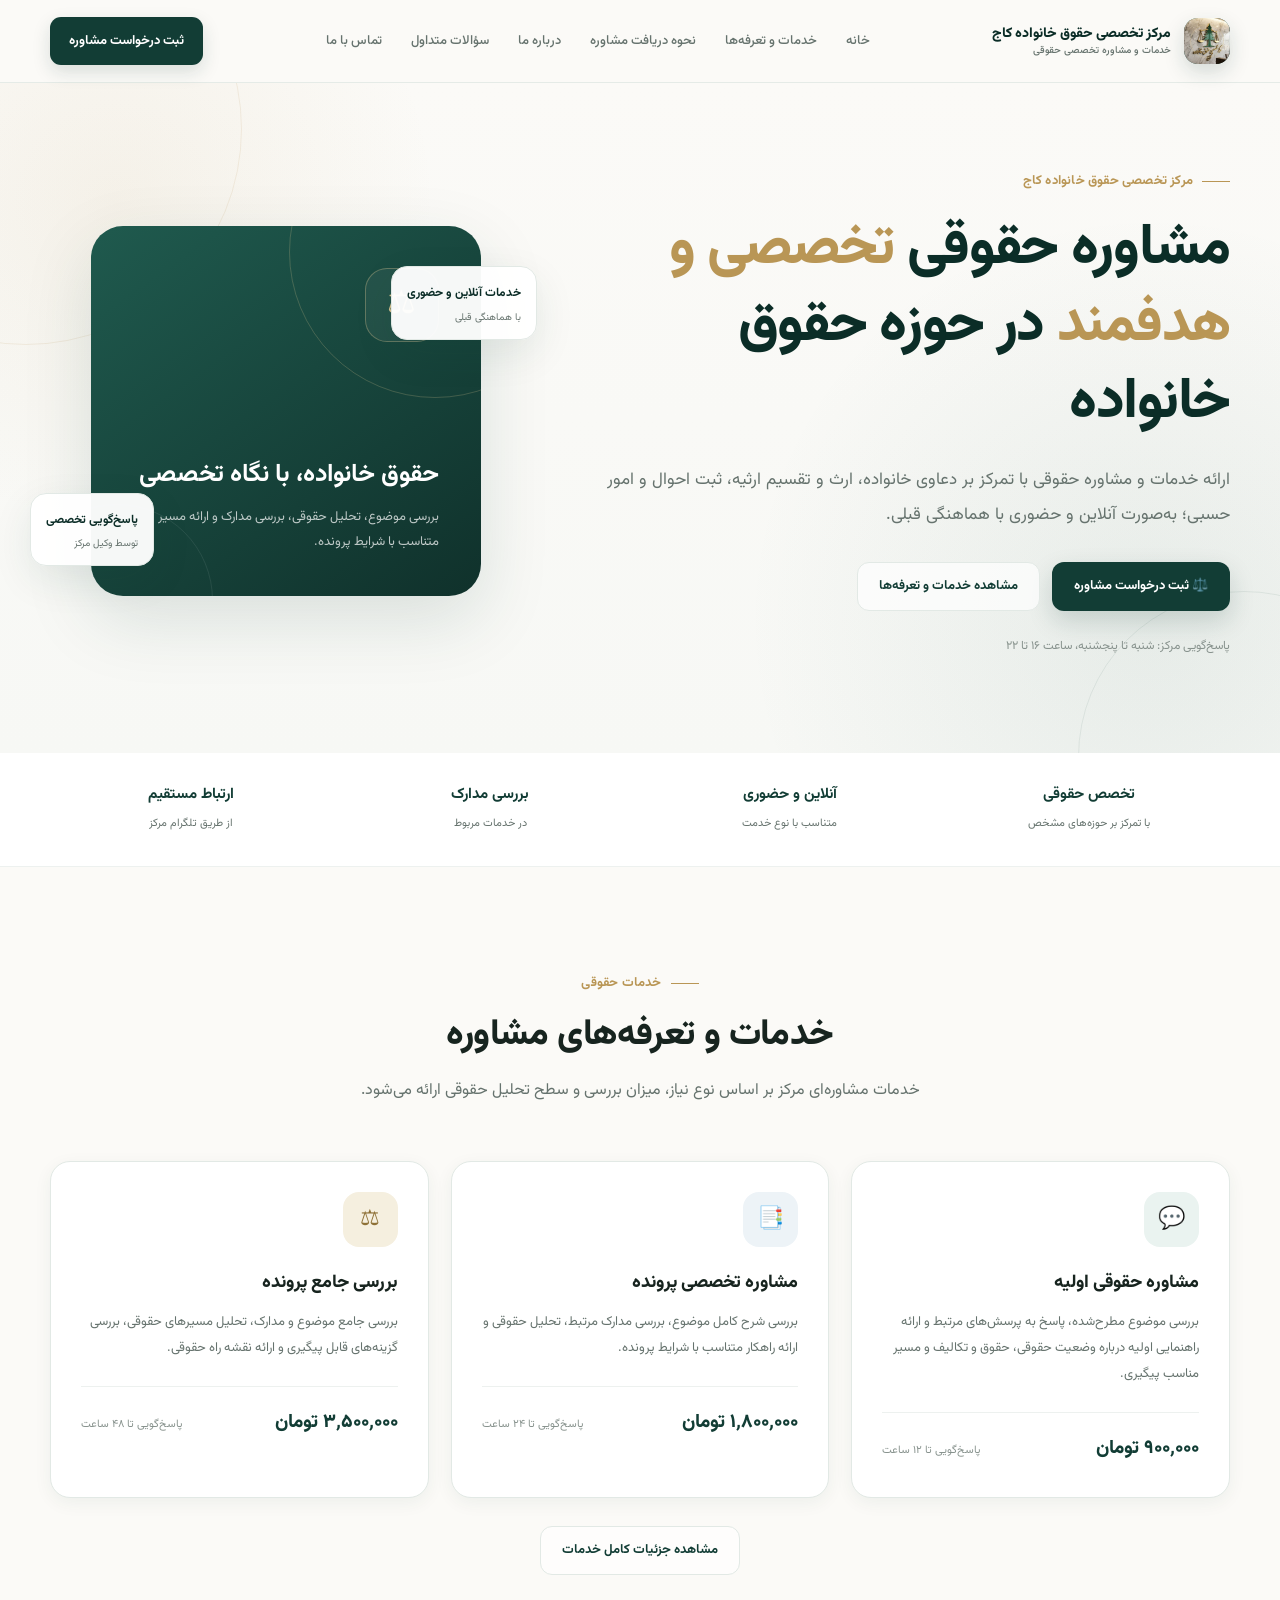
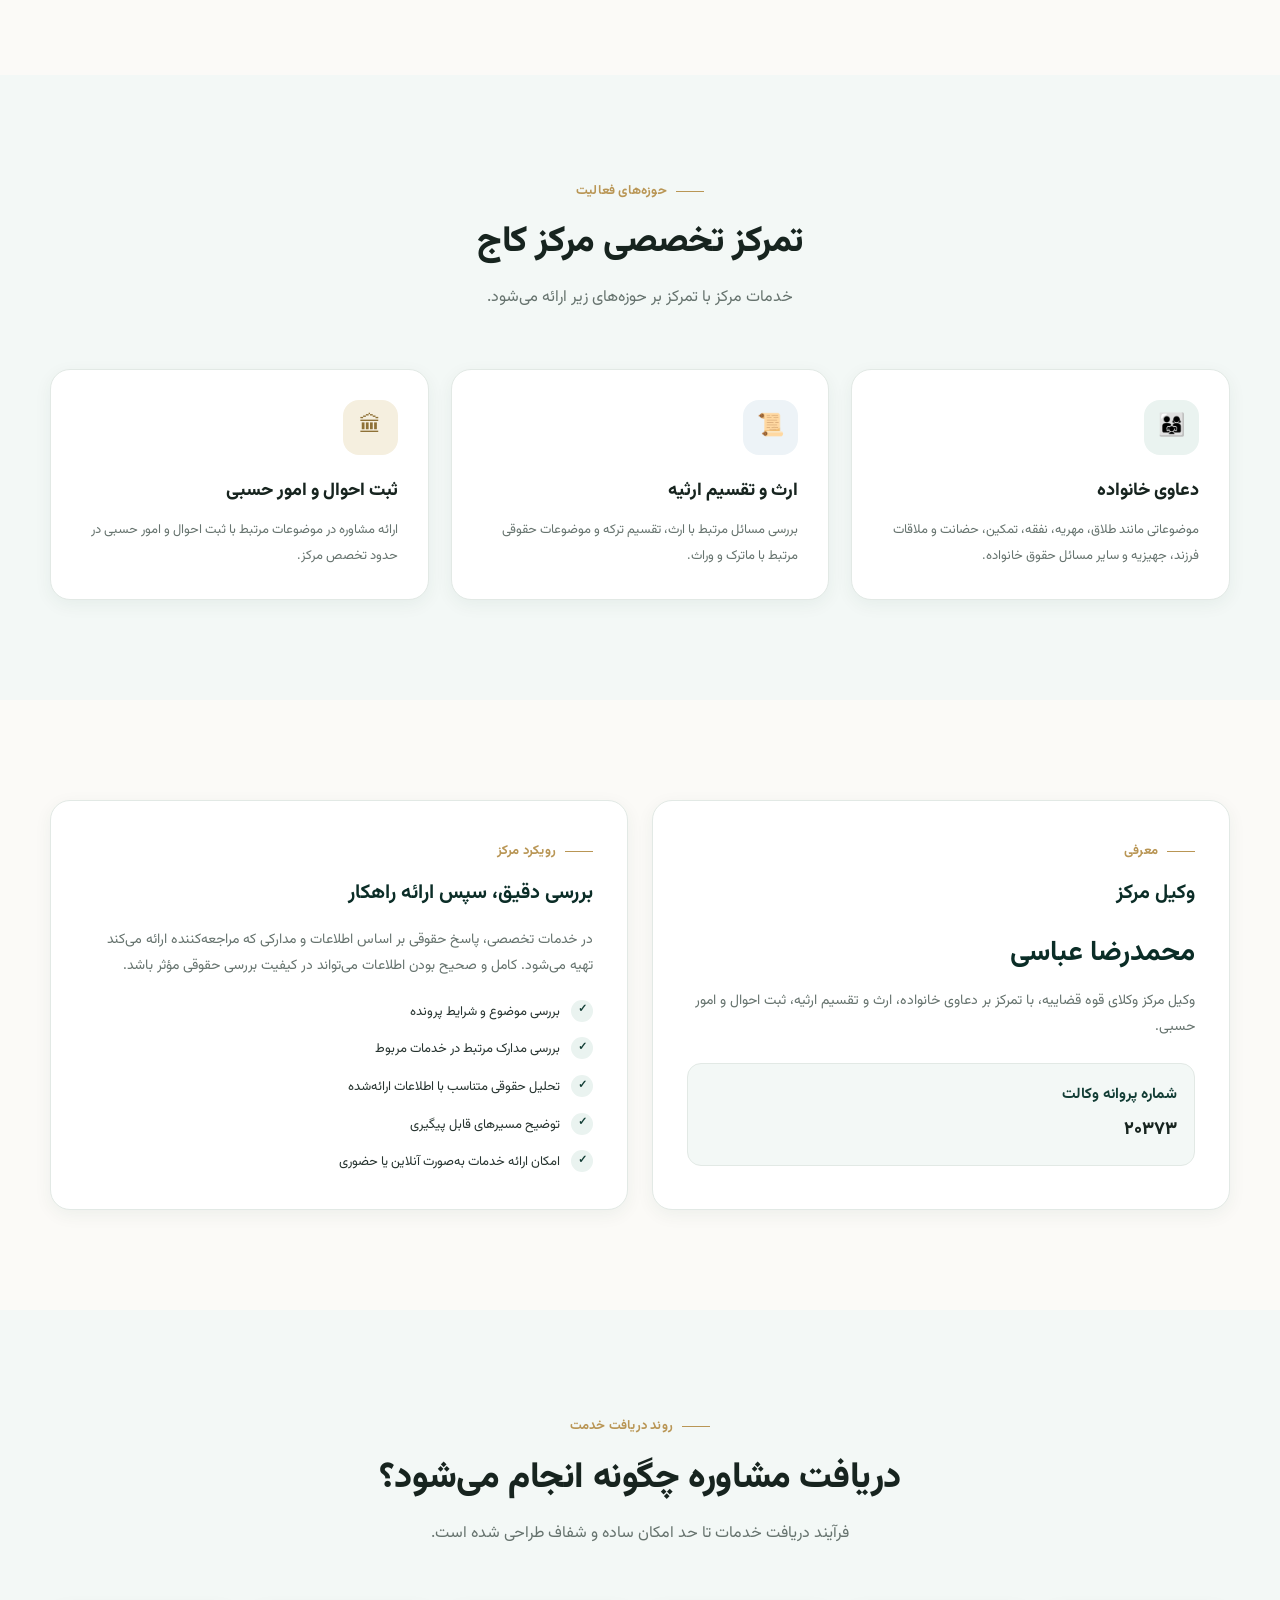
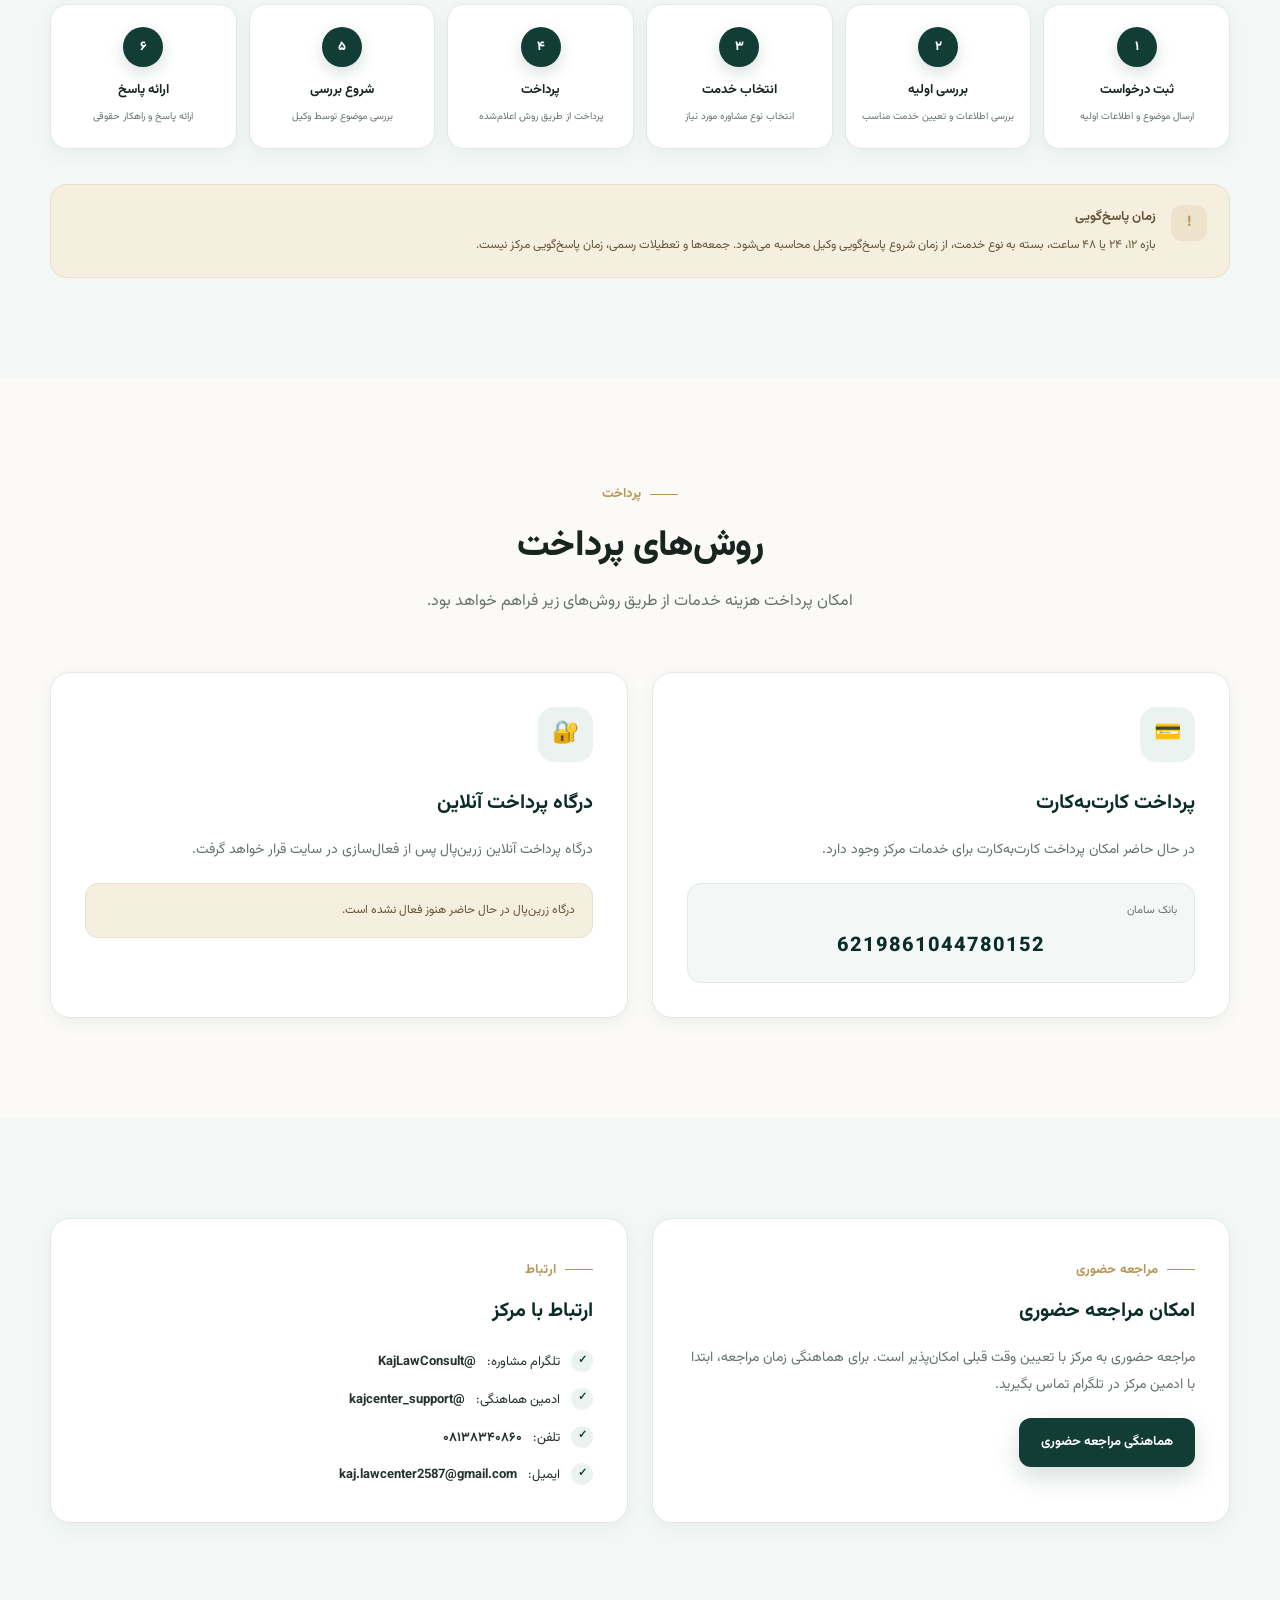
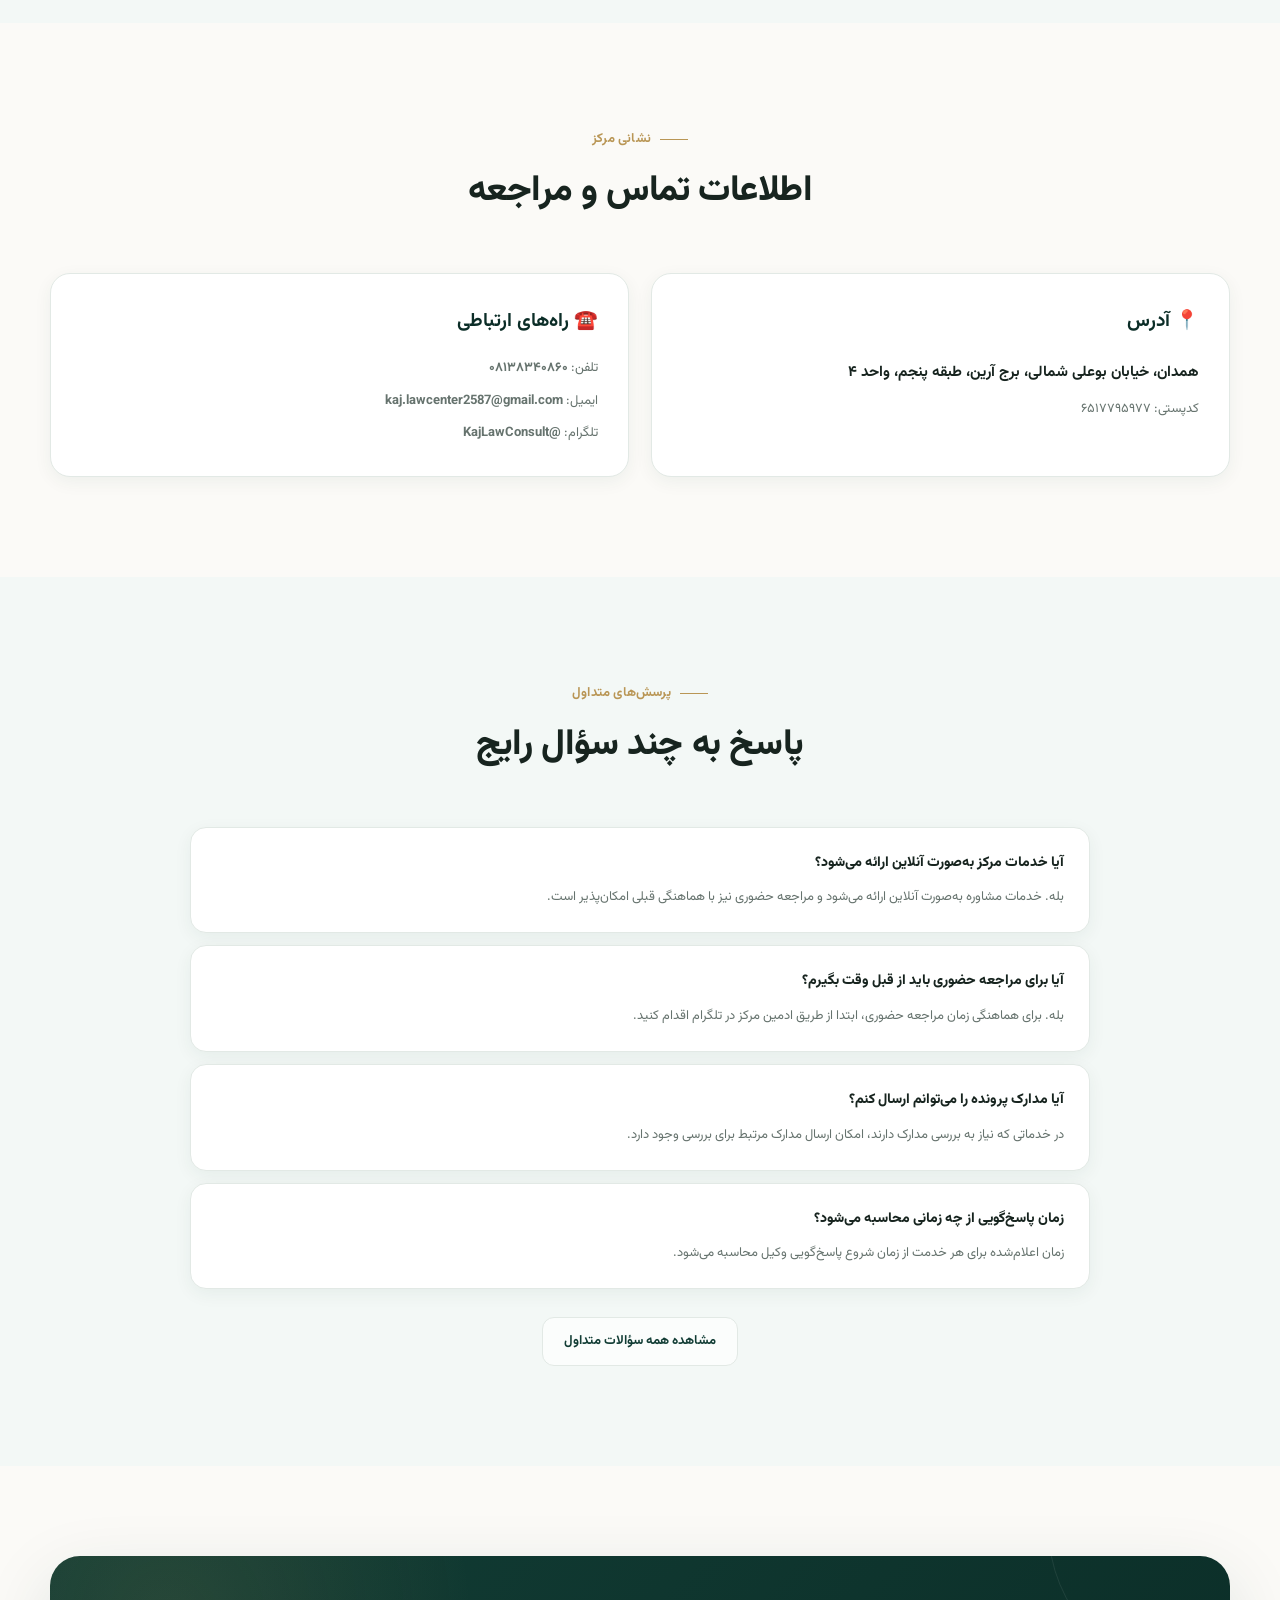
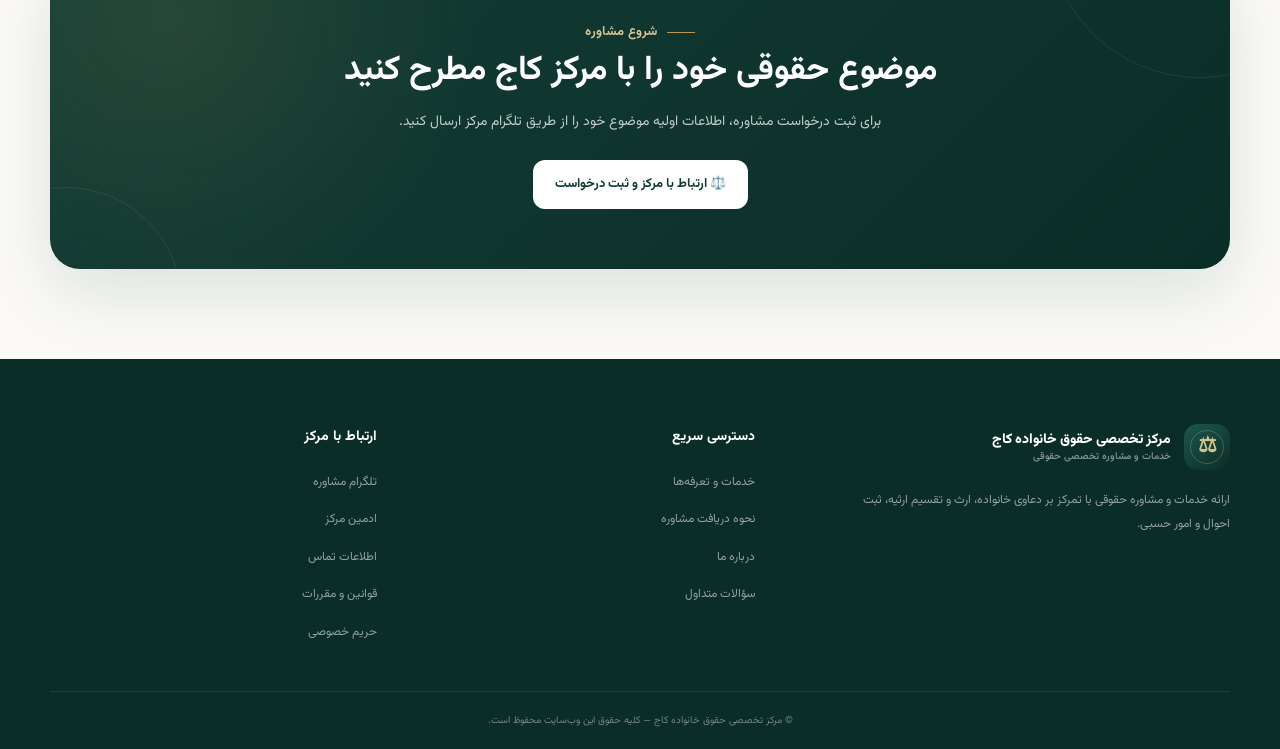
==== commit 8cb86b2d: "Update index.html" ====
--- a/index.html
+++ b/index.html
@@ -27,8 +27,8 @@
     <a href="index.html" class="brand">
 
       <div class="brand-mark">
-        ⚖
-      </div>
+    <img src="IMG_20260722_153449_247.jpg" alt="لوگوی مرکز تخصصی حقوق خانواده کاج">
+</div>
 
       <div class="brand-text">
         <div class="brand-title">
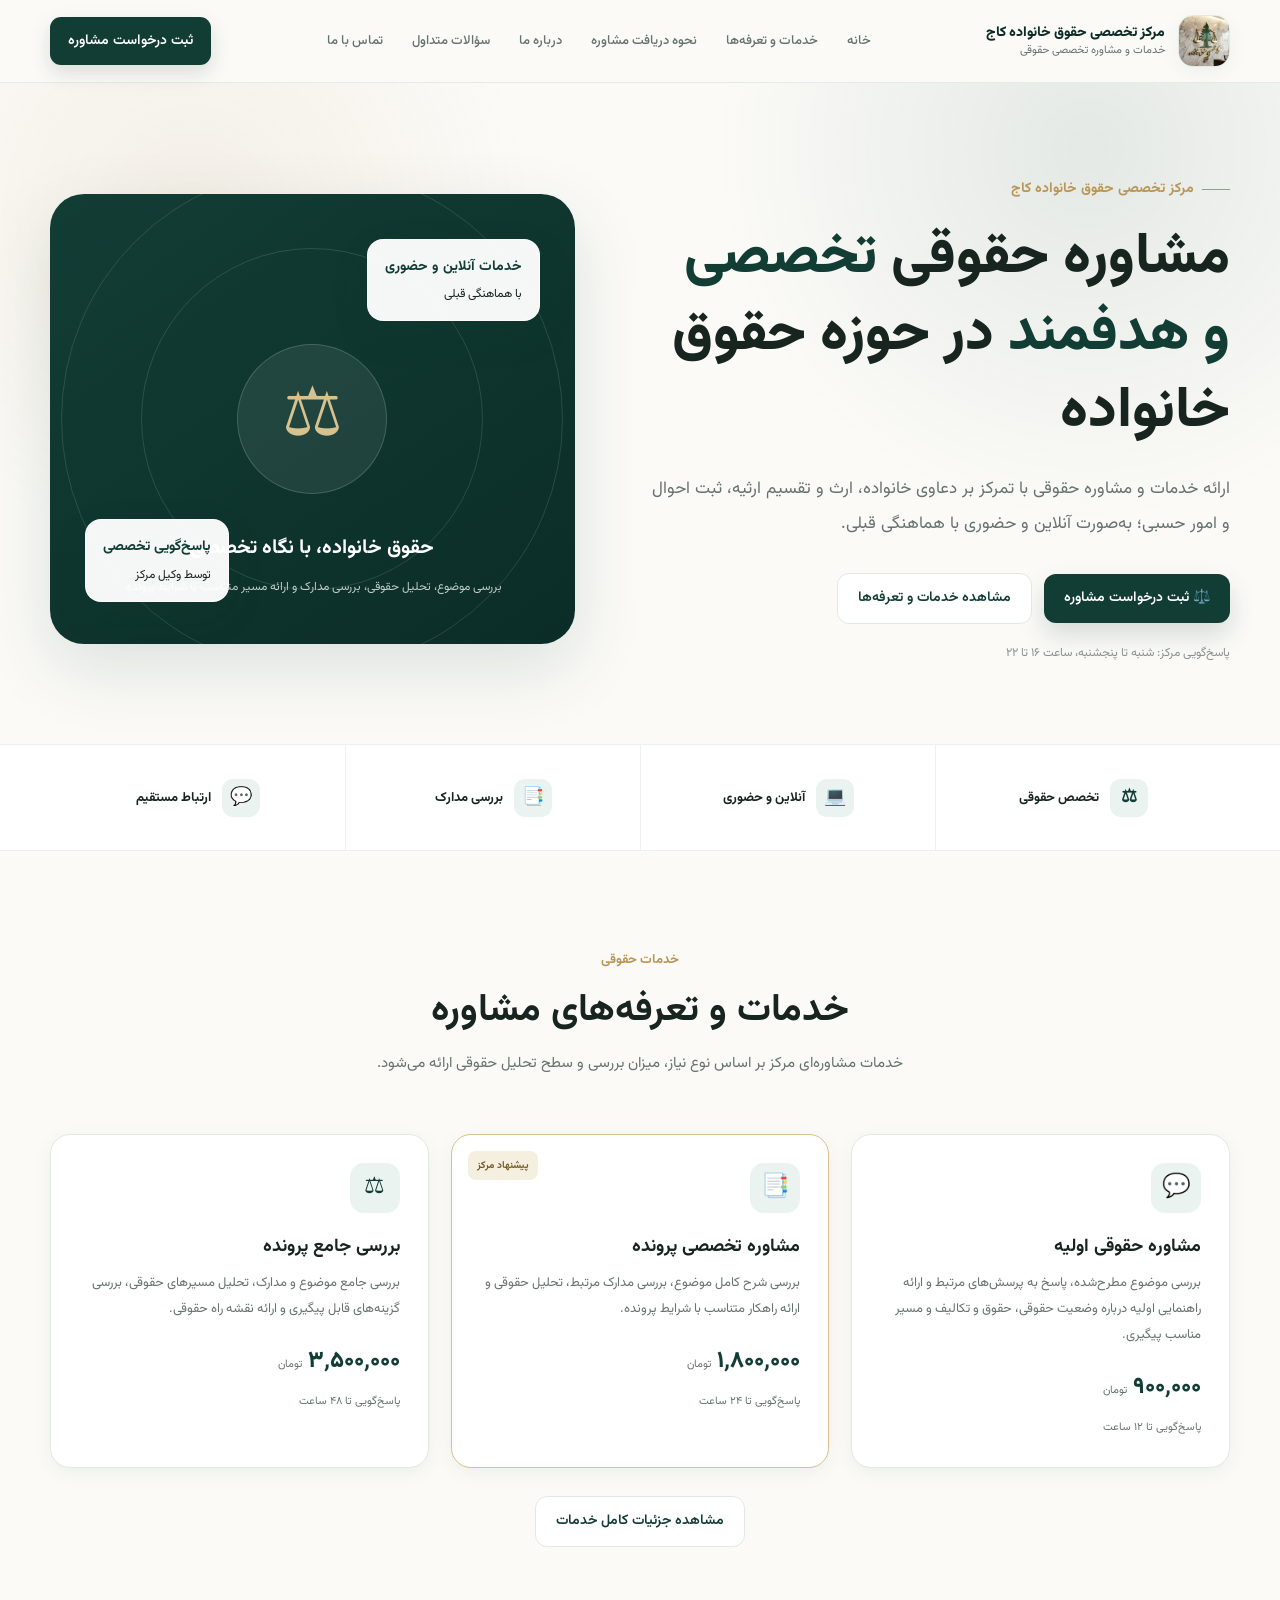
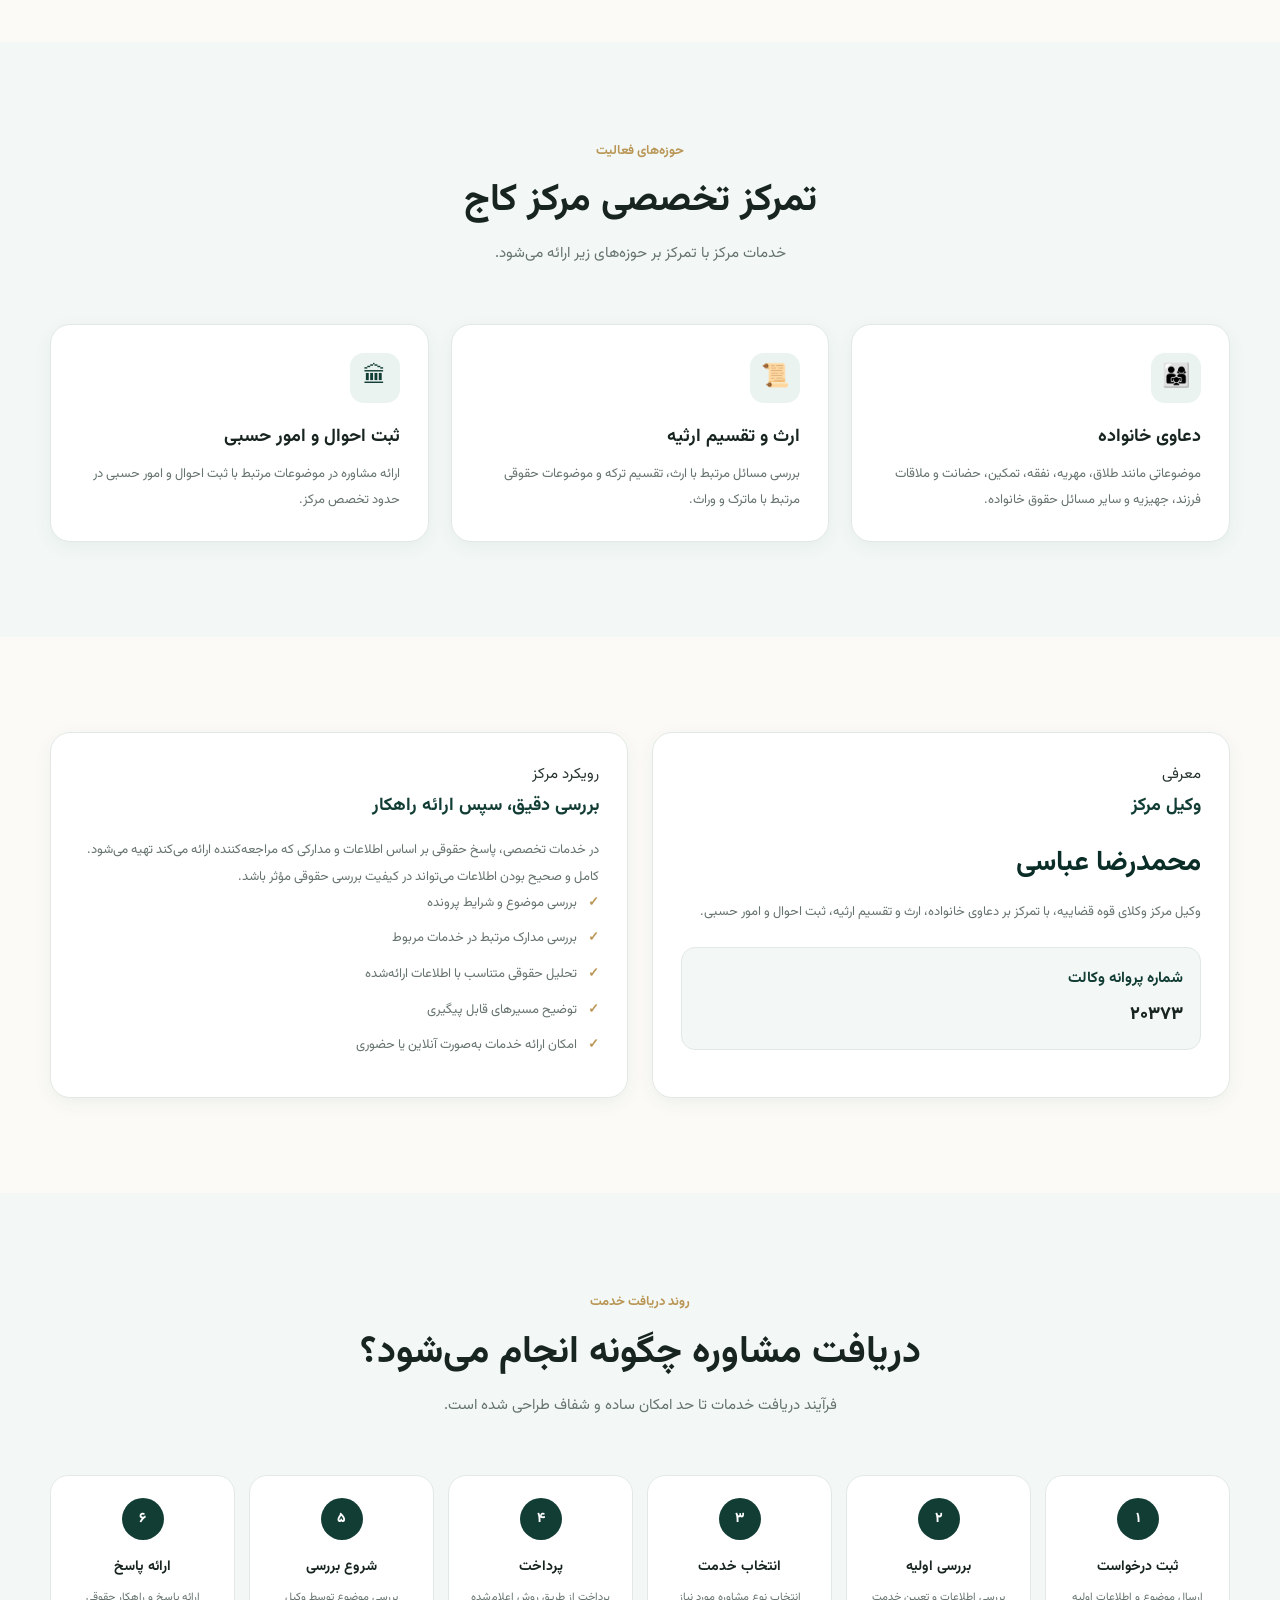
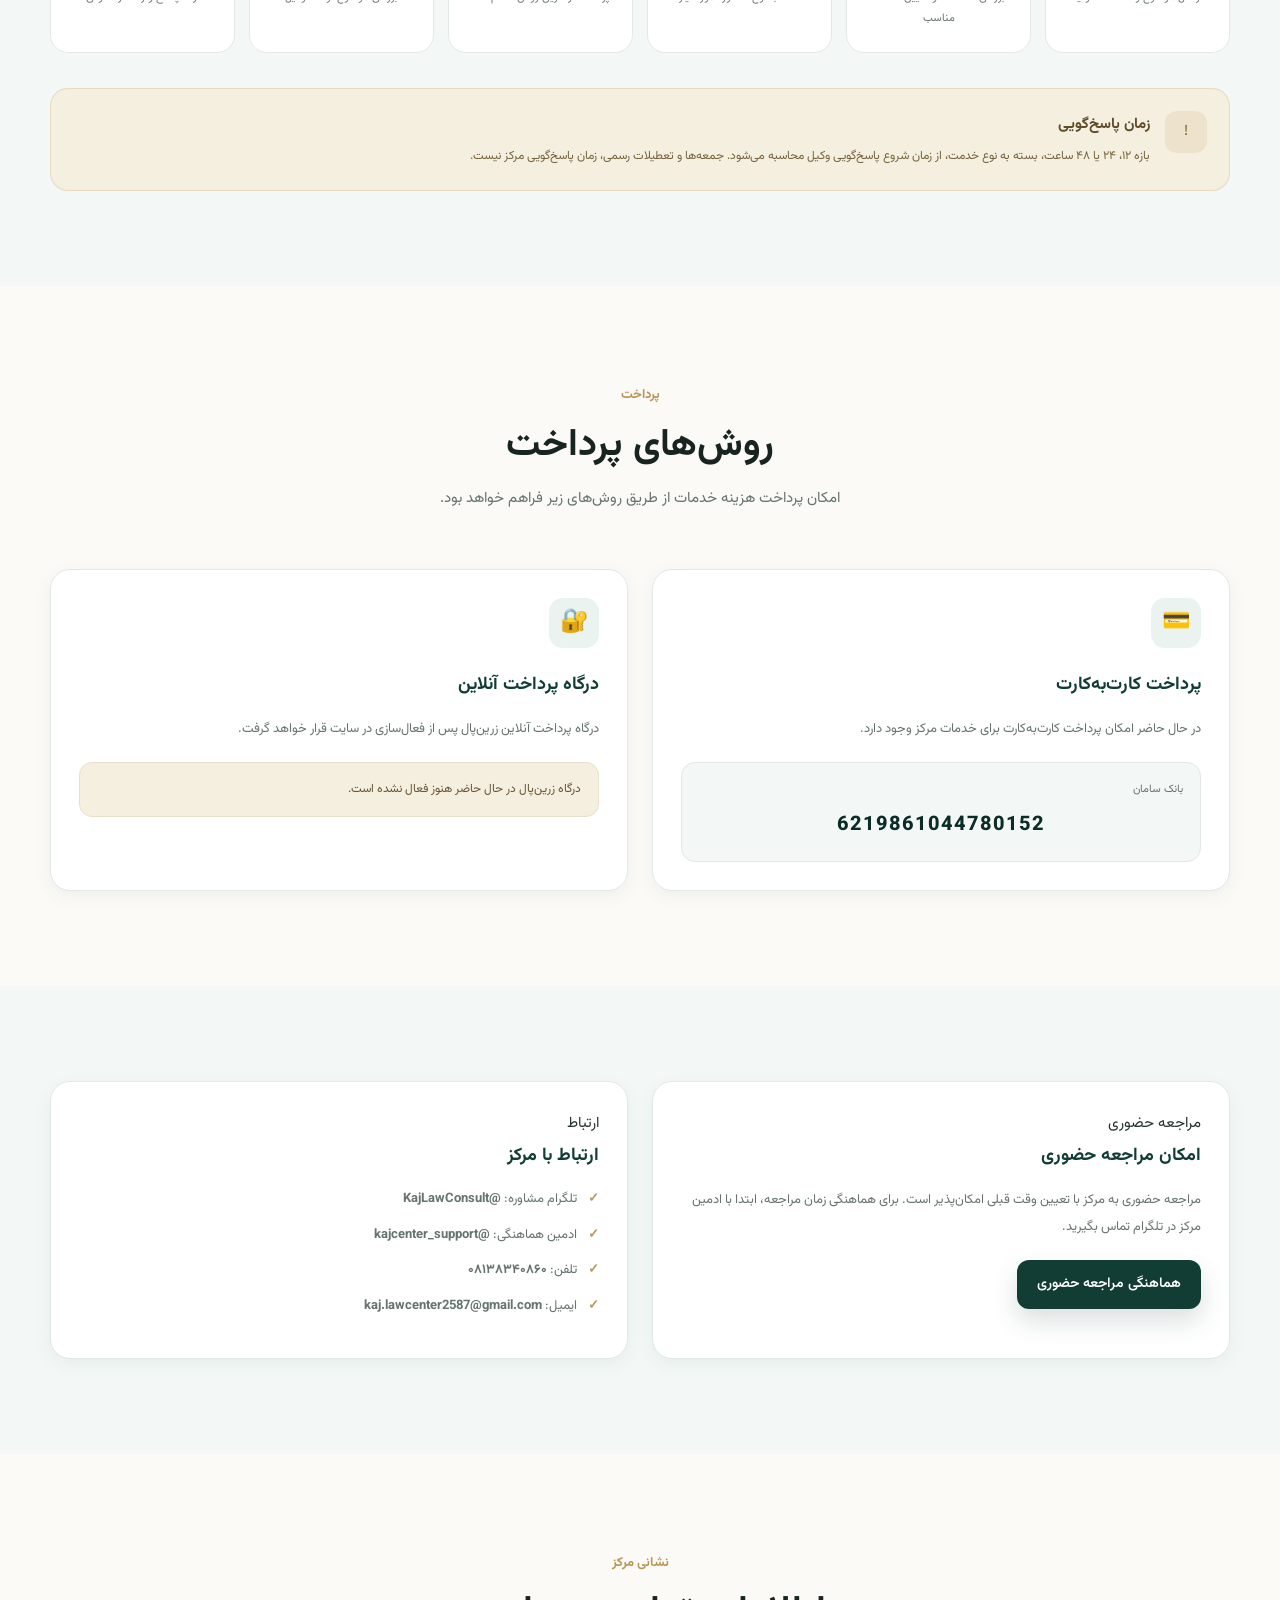
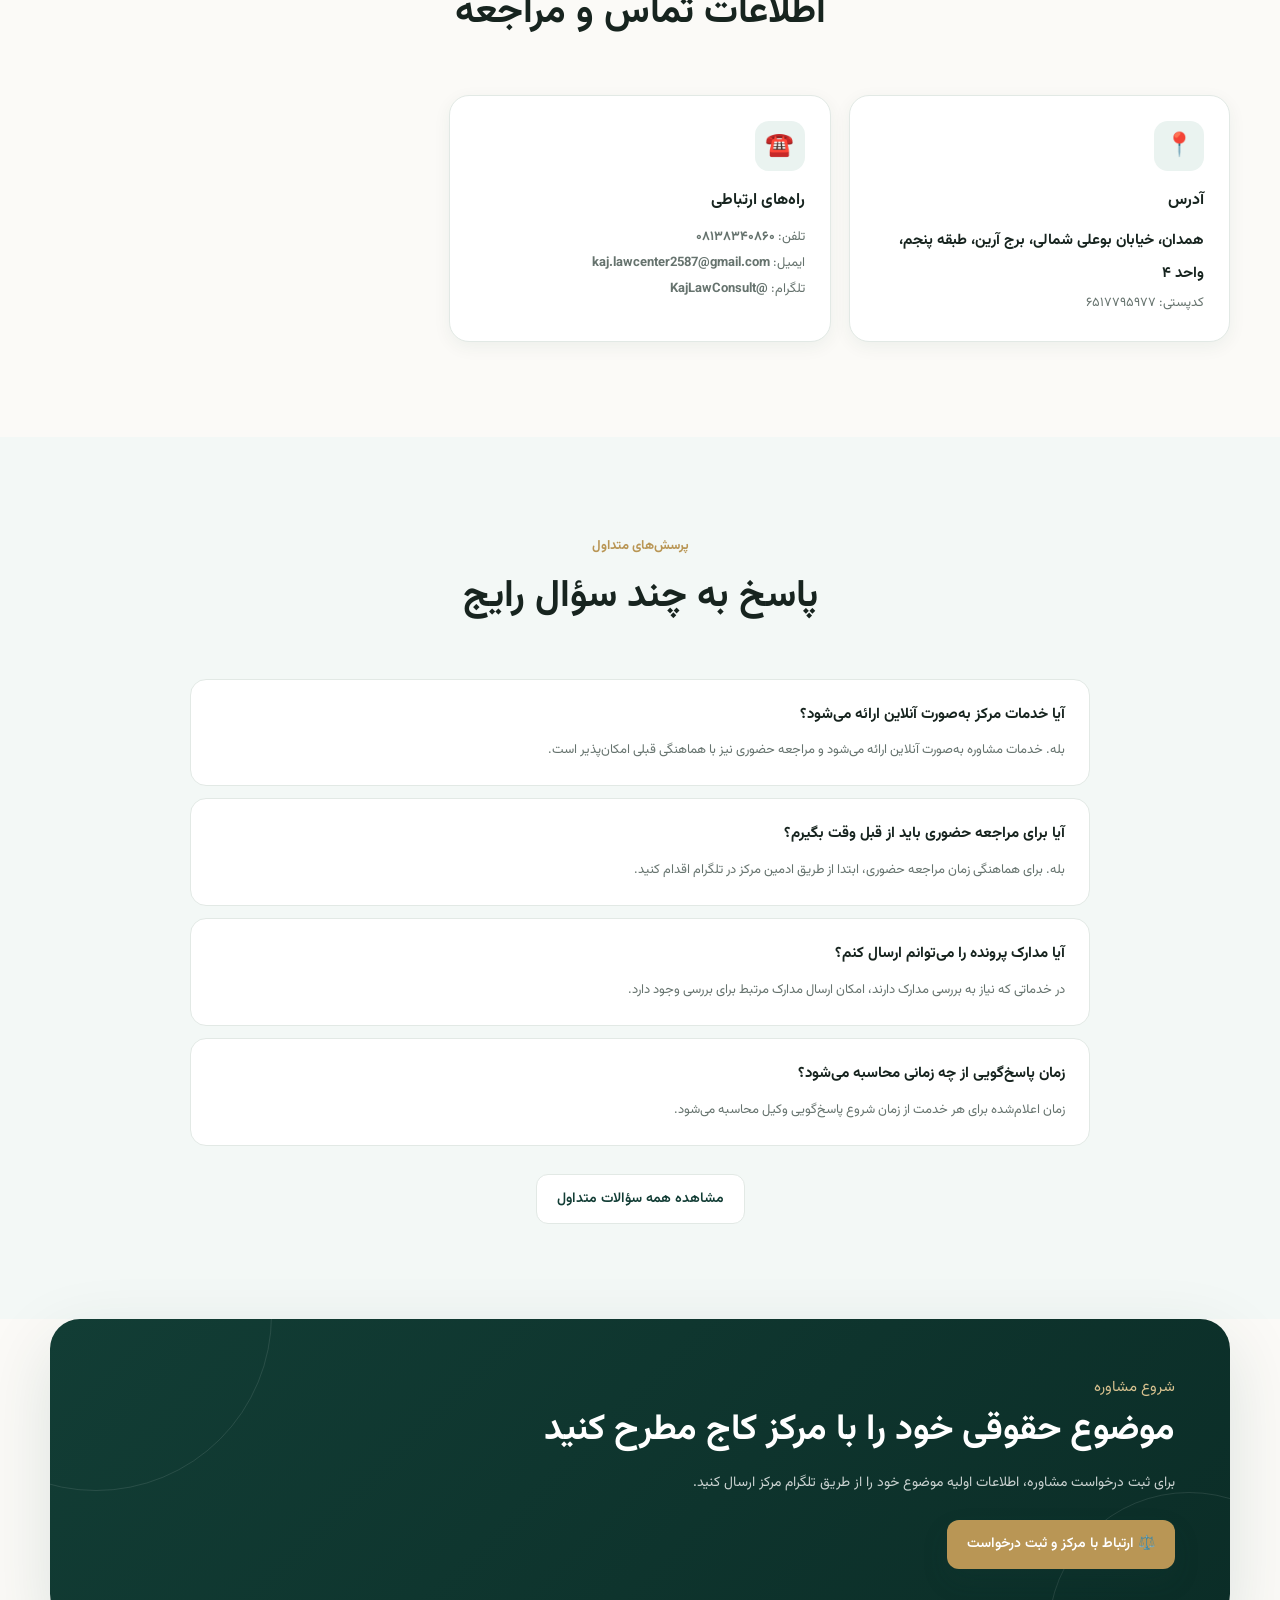
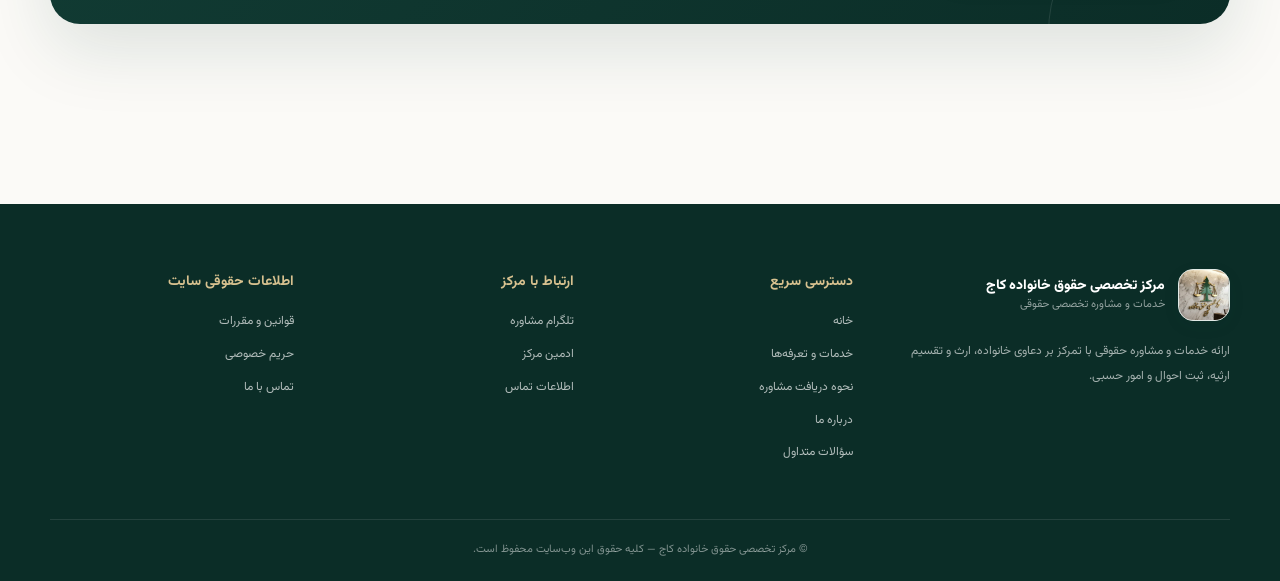
==== commit ebb57fe6: "Update index.html" ====
--- a/index.html
+++ b/index.html
@@ -1,5 +1,6 @@
 <!DOCTYPE html>
 <html lang="fa" dir="rtl">
+
 <head>
   <meta charset="UTF-8">
   <meta name="viewport" content="width=device-width, initial-scale=1.0">
@@ -24,57 +25,92 @@
 
   <div class="container nav-wrap">
 
+    <!-- BRAND -->
+
     <a href="index.html" class="brand">
 
       <div class="brand-mark">
-    <img src="IMG_20260722_153449_247.jpg" alt="لوگوی مرکز تخصصی حقوق خانواده کاج">
-</div>
+        <img
+          src="IMG_20260722_153449_247.jpg"
+          alt="لوگوی مرکز تخصصی حقوق خانواده کاج"
+        >
+      </div>
 
       <div class="brand-text">
-        <div class="brand-title">
+
+        <strong class="brand-title">
           مرکز تخصصی حقوق خانواده کاج
-        </div>
-
-        <div class="brand-subtitle">
+        </strong>
+
+        <span class="brand-subtitle">
           خدمات و مشاوره تخصصی حقوقی
-        </div>
+        </span>
+
       </div>
 
     </a>
 
 
-    <nav class="main-nav">
-
-      <a href="index.html">خانه</a>
-
-      <a href="services.html">
+    <!-- MAIN NAVIGATION -->
+
+    <nav
+      class="main-nav"
+      aria-label="منوی اصلی سایت"
+    >
+
+      <a
+        href="index.html"
+        aria-label="صفحه اصلی"
+      >
+        خانه
+      </a>
+
+      <a
+        href="services.html"
+        aria-label="خدمات و تعرفه‌های مرکز"
+      >
         خدمات و تعرفه‌ها
       </a>
 
-      <a href="process.html">
+      <a
+        href="process.html"
+        aria-label="نحوه دریافت مشاوره"
+      >
         نحوه دریافت مشاوره
       </a>
 
-      <a href="about.html">
+      <a
+        href="about.html"
+        aria-label="درباره مرکز تخصصی حقوق خانواده کاج"
+      >
         درباره ما
       </a>
 
-      <a href="faq.html">
+      <a
+        href="faq.html"
+        aria-label="سؤالات متداول"
+      >
         سؤالات متداول
       </a>
 
-      <a href="contact.html">
+      <a
+        href="contact.html"
+        aria-label="تماس با مرکز"
+      >
         تماس با ما
       </a>
 
     </nav>
 
+
+    <!-- CONSULTATION BUTTON -->
 
     <a
       href="https://t.me/KajLawConsult"
       class="btn nav-button"
       target="_blank"
-      rel="noopener"
+      rel="noopener noreferrer"
+      aria-label="ثبت درخواست مشاوره در تلگرام"
     >
       ثبت درخواست مشاوره
     </a>
@@ -85,24 +121,27 @@
 
 
 <!-- ==================================================
+     MAIN
+================================================== -->
+
+<main>
+
+
+<!-- ==================================================
      HERO
 ================================================== -->
 
-<main>
-
 <section class="hero">
 
   <div class="container hero-grid">
 
-
-    <!-- HERO TEXT -->
+    <!-- HERO CONTENT -->
 
     <div class="hero-content">
 
-      <div class="eyebrow">
+      <div class="hero-eyebrow">
         مرکز تخصصی حقوق خانواده کاج
       </div>
-
 
       <h1>
         مشاوره حقوقی
@@ -110,8 +149,7 @@
         در حوزه حقوق خانواده
       </h1>
 
-
-      <p class="hero-lead">
+      <p class="hero-text">
 
         ارائه خدمات و مشاوره حقوقی با تمرکز بر
         دعاوی خانواده، ارث و تقسیم ارثیه،
@@ -120,18 +158,16 @@
 
       </p>
 
-
       <div class="hero-actions">
 
         <a
           href="https://t.me/KajLawConsult"
           class="btn btn-primary"
           target="_blank"
-          rel="noopener"
+          rel="noopener noreferrer"
         >
           ⚖️ ثبت درخواست مشاوره
         </a>
-
 
         <a
           href="services.html"
@@ -142,7 +178,6 @@
 
       </div>
 
-
       <div class="hero-note">
 
         پاسخ‌گویی مرکز:
@@ -159,19 +194,40 @@
 
       <div class="hero-card">
 
-        <div class="hero-card-icon">
+        <div class="hero-symbol">
           ⚖
         </div>
 
-
-        <div>
-
-          <h3>
+        <div
+          style="
+            position:absolute;
+            z-index:3;
+            bottom:45px;
+            right:0;
+            left:0;
+            text-align:center;
+            padding:0 30px;
+          "
+        >
+
+          <h3
+            style="
+              color:#fff;
+              font-size:20px;
+              margin-bottom:8px;
+            "
+          >
             حقوق خانواده،
             با نگاه تخصصی
           </h3>
 
-          <p>
+          <p
+            style="
+              color:rgba(255,255,255,.75);
+              font-size:12px;
+              line-height:2;
+            "
+          >
             بررسی موضوع، تحلیل حقوقی،
             بررسی مدارک و ارائه مسیر متناسب
             با شرایط پرونده.
@@ -182,32 +238,28 @@
       </div>
 
 
-      <div class="hero-floating one">
-
-        <div>
-          <strong>
-            خدمات آنلاین و حضوری
-          </strong>
-
-          <small>
-            با هماهنگی قبلی
-          </small>
-        </div>
-
-      </div>
-
-
-      <div class="hero-floating two">
-
-        <div>
-          <strong>
-            پاسخ‌گویی تخصصی
-          </strong>
-
-          <small>
-            توسط وکیل مرکز
-          </small>
-        </div>
+      <div class="floating-card float-one">
+
+        <strong>
+          خدمات آنلاین و حضوری
+        </strong>
+
+        <span>
+          با هماهنگی قبلی
+        </span>
+
+      </div>
+
+
+      <div class="floating-card float-two">
+
+        <strong>
+          پاسخ‌گویی تخصصی
+        </strong>
+
+        <span>
+          توسط وکیل مرکز
+        </span>
 
       </div>
 
@@ -216,67 +268,75 @@
   </div>
 
 </section>
-
 
 
 <!-- ==================================================
      TRUST BAR
 ================================================== -->
 
-<section class="section-white" style="padding: 28px 0; border-bottom: 1px solid var(--border-light);">
+<section class="trust-bar">
 
   <div class="container">
 
-    <div
-      style="
-        display:grid;
-        grid-template-columns:repeat(4,1fr);
-        gap:18px;
-        text-align:center;
-      "
-    >
-
-      <div>
-        <strong style="color:var(--green); display:block; font-size:15px;">
-          تخصص حقوقی
-        </strong>
-
-        <span style="color:var(--muted); font-size:11px;">
-          با تمرکز بر حوزه‌های مشخص
-        </span>
-      </div>
-
-
-      <div>
-        <strong style="color:var(--green); display:block; font-size:15px;">
-          آنلاین و حضوری
-        </strong>
-
-        <span style="color:var(--muted); font-size:11px;">
-          متناسب با نوع خدمت
-        </span>
-      </div>
-
-
-      <div>
-        <strong style="color:var(--green); display:block; font-size:15px;">
-          بررسی مدارک
-        </strong>
-
-        <span style="color:var(--muted); font-size:11px;">
-          در خدمات مربوط
-        </span>
-      </div>
-
-
-      <div>
-        <strong style="color:var(--green); display:block; font-size:15px;">
-          ارتباط مستقیم
-        </strong>
-
-        <span style="color:var(--muted); font-size:11px;">
-          از طریق تلگرام مرکز
-        </span>
+    <div class="trust-grid">
+
+      <div class="trust-item">
+
+        <div class="trust-icon">
+          ⚖
+        </div>
+
+        <div>
+          <strong>
+            تخصص حقوقی
+          </strong>
+        </div>
+
+      </div>
+
+
+      <div class="trust-item">
+
+        <div class="trust-icon">
+          💻
+        </div>
+
+        <div>
+          <strong>
+            آنلاین و حضوری
+          </strong>
+        </div>
+
+      </div>
+
+
+      <div class="trust-item">
+
+        <div class="trust-icon">
+          📑
+        </div>
+
+        <div>
+          <strong>
+            بررسی مدارک
+          </strong>
+        </div>
+
+      </div>
+
+
+      <div class="trust-item">
+
+        <div class="trust-icon">
+          💬
+        </div>
+
+        <div>
+          <strong>
+            ارتباط مستقیم
+          </strong>
+        </div>
+
       </div>
 
     </div>
@@ -284,7 +344,6 @@
   </div>
 
 </section>
-
 
 
 <!-- ==================================================
@@ -295,8 +354,7 @@
 
   <div class="container">
 
-
-    <div class="section-heading">
+    <div class="section-title">
 
       <div class="eyebrow">
         خدمات حقوقی
@@ -314,12 +372,12 @@
     </div>
 
 
-    <div class="cards-3">
+    <div class="cards">
 
 
       <!-- SERVICE 1 -->
 
-      <article class="card">
+      <article class="card price-card">
 
         <div class="card-icon">
           💬
@@ -330,34 +388,33 @@
         </h3>
 
         <p>
-
           بررسی موضوع مطرح‌شده،
           پاسخ به پرسش‌های مرتبط و ارائه
           راهنمایی اولیه درباره وضعیت حقوقی،
           حقوق و تکالیف و مسیر مناسب پیگیری.
-
-        </p>
-
-
-        <div class="card-price">
-
-          <strong>
-            ۹۰۰٬۰۰۰ تومان
-          </strong>
-
-          <span>
-            پاسخ‌گویی تا ۱۲ ساعت
-          </span>
-
+        </p>
+
+        <div class="price">
+          ۹۰۰٬۰۰۰
+          <small>تومان</small>
+        </div>
+
+        <div
+          style="
+            margin-top:8px;
+            color:var(--muted);
+            font-size:11px;
+          "
+        >
+          پاسخ‌گویی تا ۱۲ ساعت
         </div>
 
       </article>
 
 
-
       <!-- SERVICE 2 -->
 
-      <article class="card">
+      <article class="card price-card featured">
 
         <div class="card-icon">
           📑
@@ -368,34 +425,33 @@
         </h3>
 
         <p>
-
           بررسی شرح کامل موضوع،
           بررسی مدارک مرتبط،
           تحلیل حقوقی و ارائه راهکار
           متناسب با شرایط پرونده.
-
-        </p>
-
-
-        <div class="card-price">
-
-          <strong>
-            ۱٬۸۰۰٬۰۰۰ تومان
-          </strong>
-
-          <span>
-            پاسخ‌گویی تا ۲۴ ساعت
-          </span>
-
+        </p>
+
+        <div class="price">
+          ۱٬۸۰۰٬۰۰۰
+          <small>تومان</small>
+        </div>
+
+        <div
+          style="
+            margin-top:8px;
+            color:var(--muted);
+            font-size:11px;
+          "
+        >
+          پاسخ‌گویی تا ۲۴ ساعت
         </div>
 
       </article>
 
 
-
       <!-- SERVICE 3 -->
 
-      <article class="card">
+      <article class="card price-card">
 
         <div class="card-icon">
           ⚖
@@ -406,25 +462,25 @@
         </h3>
 
         <p>
-
           بررسی جامع موضوع و مدارک،
           تحلیل مسیرهای حقوقی،
           بررسی گزینه‌های قابل پیگیری
           و ارائه نقشه راه حقوقی.
-
-        </p>
-
-
-        <div class="card-price">
-
-          <strong>
-            ۳٬۵۰۰٬۰۰۰ تومان
-          </strong>
-
-          <span>
-            پاسخ‌گویی تا ۴۸ ساعت
-          </span>
-
+        </p>
+
+        <div class="price">
+          ۳٬۵۰۰٬۰۰۰
+          <small>تومان</small>
+        </div>
+
+        <div
+          style="
+            margin-top:8px;
+            color:var(--muted);
+            font-size:11px;
+          "
+        >
+          پاسخ‌گویی تا ۴۸ ساعت
         </div>
 
       </article>
@@ -432,7 +488,12 @@
     </div>
 
 
-    <div style="text-align:center; margin-top:28px;">
+    <div
+      style="
+        text-align:center;
+        margin-top:28px;
+      "
+    >
 
       <a
         href="services.html"
@@ -448,7 +509,6 @@
 </section>
 
 
-
 <!-- ==================================================
      AREAS OF EXPERTISE
 ================================================== -->
@@ -457,7 +517,7 @@
 
   <div class="container">
 
-    <div class="section-heading">
+    <div class="section-title">
 
       <div class="eyebrow">
         حوزه‌های فعالیت
@@ -474,7 +534,7 @@
     </div>
 
 
-    <div class="cards-3">
+    <div class="cards">
 
 
       <article class="card">
@@ -541,26 +601,24 @@
 </section>
 
 
-
 <!-- ==================================================
      LAWYER / CENTER INTRO
 ================================================== -->
 
 <section class="section">
 
-  <div class="container two-col">
-
-
-    <div class="info-card">
+  <div class="container info-grid">
+
+
+    <div class="info-box">
 
       <div class="eyebrow">
         معرفی
       </div>
 
-      <h3 style="margin-top:10px;">
+      <h3>
         وکیل مرکز
       </h3>
-
 
       <h2
         style="
@@ -572,16 +630,12 @@
         محمدرضا عباسی
       </h2>
 
-
       <p>
-
         وکیل مرکز وکلای قوه قضاییه،
         با تمرکز بر دعاوی خانواده،
         ارث و تقسیم ارثیه،
         ثبت احوال و امور حسبی.
-
       </p>
-
 
       <div
         style="
@@ -613,30 +667,25 @@
     </div>
 
 
-
-    <div class="info-card">
+    <div class="info-box">
 
       <div class="eyebrow">
         رویکرد مرکز
       </div>
 
-      <h3 style="margin-top:10px;">
+      <h3>
         بررسی دقیق، سپس ارائه راهکار
       </h3>
 
-
       <p>
-
         در خدمات تخصصی، پاسخ حقوقی بر اساس
         اطلاعات و مدارکی که مراجعه‌کننده
         ارائه می‌کند تهیه می‌شود.
         کامل و صحیح بودن اطلاعات می‌تواند
         در کیفیت بررسی حقوقی مؤثر باشد.
-
       </p>
 
-
-      <ul class="feature-list">
+      <ul class="info-list">
 
         <li>
           بررسی موضوع و شرایط پرونده
@@ -667,7 +716,6 @@
 </section>
 
 
-
 <!-- ==================================================
      PROCESS
 ================================================== -->
@@ -676,7 +724,7 @@
 
   <div class="container">
 
-    <div class="section-heading">
+    <div class="section-title">
 
       <div class="eyebrow">
         روند دریافت خدمت
@@ -810,9 +858,9 @@
 
         <div>
 
-          <strong>
+          <h3>
             زمان پاسخ‌گویی
-          </strong>
+          </h3>
 
           <p>
             بازه ۱۲، ۲۴ یا ۴۸ ساعت،
@@ -831,7 +879,6 @@
 </section>
 
 
-
 <!-- ==================================================
      PAYMENT
 ================================================== -->
@@ -840,8 +887,7 @@
 
   <div class="container">
 
-
-    <div class="section-heading">
+    <div class="section-title">
 
       <div class="eyebrow">
         پرداخت
@@ -858,10 +904,10 @@
     </div>
 
 
-    <div class="two-col">
-
-
-      <div class="info-card">
+    <div class="info-grid">
+
+
+      <div class="info-box">
 
         <div class="card-icon">
           💳
@@ -875,7 +921,6 @@
           در حال حاضر امکان پرداخت کارت‌به‌کارت
           برای خدمات مرکز وجود دارد.
         </p>
-
 
         <div
           style="
@@ -910,8 +955,7 @@
       </div>
 
 
-
-      <div class="info-card">
+      <div class="info-box">
 
         <div class="card-icon">
           🔐
@@ -922,12 +966,9 @@
         </h3>
 
         <p>
-
           درگاه پرداخت آنلاین زرین‌پال
           پس از فعال‌سازی در سایت قرار خواهد گرفت.
-
-        </p>
-
+        </p>
 
         <div
           style="
@@ -940,10 +981,8 @@
             font-size:12px;
           "
         >
-
           درگاه زرین‌پال در حال حاضر
           هنوز فعال نشده است.
-
         </div>
 
       </div>
@@ -953,7 +992,6 @@
   </div>
 
 </section>
-
 
 
 <!-- ==================================================
@@ -962,88 +1000,78 @@
 
 <section class="section section-soft">
 
-  <div class="container">
-
-    <div class="two-col">
-
-
-      <div class="info-card">
-
-        <div class="eyebrow">
-          مراجعه حضوری
-        </div>
-
-        <h3 style="margin-top:10px;">
-          امکان مراجعه حضوری
-        </h3>
-
-        <p>
-
-          مراجعه حضوری به مرکز با تعیین وقت قبلی
-          امکان‌پذیر است.
-          برای هماهنگی زمان مراجعه، ابتدا
-          با ادمین مرکز در تلگرام تماس بگیرید.
-
-        </p>
-
-
-        <a
-          href="https://t.me/kajcenter_support"
-          class="btn btn-primary"
-          target="_blank"
-          rel="noopener"
-          style="margin-top:20px;"
-        >
-          هماهنگی مراجعه حضوری
-        </a>
-
-      </div>
-
-
-
-      <div class="info-card">
-
-        <div class="eyebrow">
-          ارتباط
-        </div>
-
-        <h3 style="margin-top:10px;">
-          ارتباط با مرکز
-        </h3>
-
-
-        <ul class="feature-list">
-
-          <li>
-            تلگرام مشاوره:
-            <strong>@KajLawConsult</strong>
-          </li>
-
-          <li>
-            ادمین هماهنگی:
-            <strong>@kajcenter_support</strong>
-          </li>
-
-          <li>
-            تلفن:
-            <strong>۰۸۱۳۸۳۴۰۸۶۰</strong>
-          </li>
-
-          <li>
-            ایمیل:
-            <strong>kaj.lawcenter2587@gmail.com</strong>
-          </li>
-
-        </ul>
-
-      </div>
+  <div class="container info-grid">
+
+
+    <div class="info-box">
+
+      <div class="eyebrow">
+        مراجعه حضوری
+      </div>
+
+      <h3>
+        امکان مراجعه حضوری
+      </h3>
+
+      <p>
+        مراجعه حضوری به مرکز با تعیین وقت قبلی
+        امکان‌پذیر است.
+        برای هماهنگی زمان مراجعه، ابتدا
+        با ادمین مرکز در تلگرام تماس بگیرید.
+      </p>
+
+      <a
+        href="https://t.me/kajcenter_support"
+        class="btn btn-primary"
+        target="_blank"
+        rel="noopener noreferrer"
+        style="margin-top:20px;"
+      >
+        هماهنگی مراجعه حضوری
+      </a>
+
+    </div>
+
+
+    <div class="info-box">
+
+      <div class="eyebrow">
+        ارتباط
+      </div>
+
+      <h3>
+        ارتباط با مرکز
+      </h3>
+
+      <ul class="info-list">
+
+        <li>
+          تلگرام مشاوره:
+          <strong>@KajLawConsult</strong>
+        </li>
+
+        <li>
+          ادمین هماهنگی:
+          <strong>@kajcenter_support</strong>
+        </li>
+
+        <li>
+          تلفن:
+          <strong>۰۸۱۳۸۳۴۰۸۶۰</strong>
+        </li>
+
+        <li>
+          ایمیل:
+          <strong>kaj.lawcenter2587@gmail.com</strong>
+        </li>
+
+      </ul>
 
     </div>
 
   </div>
 
 </section>
-
 
 
 <!-- ==================================================
@@ -1054,7 +1082,7 @@
 
   <div class="container">
 
-    <div class="section-heading">
+    <div class="section-title">
 
       <div class="eyebrow">
         نشانی مرکز
@@ -1072,8 +1100,12 @@
 
       <div class="contact-card">
 
-        <h3>
-          📍 آدرس
+        <div class="card-icon">
+          📍
+        </div>
+
+        <h3>
+          آدرس
         </h3>
 
         <p
@@ -1096,11 +1128,14 @@
       </div>
 
 
-
       <div class="contact-card">
 
-        <h3>
-          ☎️ راه‌های ارتباطی
+        <div class="card-icon">
+          ☎️
+        </div>
+
+        <h3>
+          راه‌های ارتباطی
         </h3>
 
         <p>
@@ -1131,16 +1166,15 @@
 </section>
 
 
-
 <!-- ==================================================
-     FAQ PREVIEW
+     FAQ
 ================================================== -->
 
 <section class="section section-soft">
 
   <div class="container">
 
-    <div class="section-heading">
+    <div class="section-title">
 
       <div class="eyebrow">
         پرسش‌های متداول
@@ -1158,63 +1192,68 @@
 
       <div class="faq-item">
 
-        <div class="faq-question">
+        <h3>
           آیا خدمات مرکز به‌صورت آنلاین ارائه می‌شود؟
-        </div>
-
-        <div class="faq-answer">
+        </h3>
+
+        <p>
           بله. خدمات مشاوره به‌صورت آنلاین ارائه می‌شود
           و مراجعه حضوری نیز با هماهنگی قبلی امکان‌پذیر است.
-        </div>
+        </p>
 
       </div>
 
 
       <div class="faq-item">
 
-        <div class="faq-question">
+        <h3>
           آیا برای مراجعه حضوری باید از قبل وقت بگیرم؟
-        </div>
-
-        <div class="faq-answer">
+        </h3>
+
+        <p>
           بله. برای هماهنگی زمان مراجعه حضوری،
           ابتدا از طریق ادمین مرکز در تلگرام اقدام کنید.
-        </div>
+        </p>
 
       </div>
 
 
       <div class="faq-item">
 
-        <div class="faq-question">
+        <h3>
           آیا مدارک پرونده را می‌توانم ارسال کنم؟
-        </div>
-
-        <div class="faq-answer">
+        </h3>
+
+        <p>
           در خدماتی که نیاز به بررسی مدارک دارند،
           امکان ارسال مدارک مرتبط برای بررسی وجود دارد.
-        </div>
+        </p>
 
       </div>
 
 
       <div class="faq-item">
 
-        <div class="faq-question">
+        <h3>
           زمان پاسخ‌گویی از چه زمانی محاسبه می‌شود؟
-        </div>
-
-        <div class="faq-answer">
+        </h3>
+
+        <p>
           زمان اعلام‌شده برای هر خدمت از زمان شروع پاسخ‌گویی
           وکیل محاسبه می‌شود.
-        </div>
-
-      </div>
-
-    </div>
-
-
-    <div style="text-align:center; margin-top:28px;">
+        </p>
+
+      </div>
+
+    </div>
+
+
+    <div
+      style="
+        text-align:center;
+        margin-top:28px;
+      "
+    >
 
       <a
         href="faq.html"
@@ -1230,44 +1269,49 @@
 </section>
 
 
-
 <!-- ==================================================
      FINAL CTA
 ================================================== -->
 
-<section class="cta-section">
+<section
+  style="
+    padding:0 0 90px;
+  "
+>
 
   <div class="container">
 
-    <div class="cta-box">
-
-      <div class="eyebrow" style="color:var(--gold-light);">
-        شروع مشاوره
-      </div>
-
-
-      <h2>
-        موضوع حقوقی خود را با مرکز کاج مطرح کنید
-      </h2>
-
-
-      <p>
-
-        برای ثبت درخواست مشاوره،
-        اطلاعات اولیه موضوع خود را از طریق
-        تلگرام مرکز ارسال کنید.
-
-      </p>
-
-
-      <a
-        href="https://t.me/KajLawConsult"
-        class="btn btn-primary"
-        target="_blank"
-        rel="noopener"
-      >
-        ⚖️ ارتباط با مرکز و ثبت درخواست
-      </a>
+    <div class="cta">
+
+      <div class="cta-content">
+
+        <div
+          class="eyebrow"
+          style="color:var(--gold-light);"
+        >
+          شروع مشاوره
+        </div>
+
+        <h2>
+          موضوع حقوقی خود را با مرکز کاج مطرح کنید
+        </h2>
+
+        <p>
+          برای ثبت درخواست مشاوره،
+          اطلاعات اولیه موضوع خود را از طریق
+          تلگرام مرکز ارسال کنید.
+        </p>
+
+        <a
+          href="https://t.me/KajLawConsult"
+          class="btn btn-primary"
+          target="_blank"
+          rel="noopener noreferrer"
+        >
+          ⚖️ ارتباط با مرکز و ثبت درخواست
+        </a>
+
+      </div>
 
     </div>
 
@@ -1275,8 +1319,8 @@
 
 </section>
 
+
 </main>
-
 
 
 <!-- ==================================================
@@ -1290,127 +1334,127 @@
     <div class="footer-grid">
 
 
+      <!-- FOOTER BRAND -->
+
       <div class="footer-brand">
 
-        <a href="index.html" class="brand">
+        <a
+          href="index.html"
+          class="brand"
+        >
 
           <div class="brand-mark">
-            ⚖
+            <img
+              src="IMG_20260722_153449_247.jpg"
+              alt="لوگوی مرکز تخصصی حقوق خانواده کاج"
+            >
           </div>
 
           <div class="brand-text">
 
-            <div class="brand-title">
+            <strong>
               مرکز تخصصی حقوق خانواده کاج
-            </div>
-
-            <div class="brand-subtitle">
+            </strong>
+
+            <span>
               خدمات و مشاوره تخصصی حقوقی
-            </div>
+            </span>
 
           </div>
 
         </a>
 
-
-        <p>
-
+        <p class="footer-description">
           ارائه خدمات و مشاوره حقوقی
           با تمرکز بر دعاوی خانواده،
           ارث و تقسیم ارثیه،
           ثبت احوال و امور حسبی.
-
-        </p>
-
-      </div>
-
-
-
-      <div class="footer-col">
+        </p>
+
+      </div>
+
+
+      <!-- QUICK ACCESS -->
+
+      <div class="footer-column">
 
         <h3>
           دسترسی سریع
         </h3>
 
-        <ul>
-
-          <li>
-            <a href="services.html">
-              خدمات و تعرفه‌ها
-            </a>
-          </li>
-
-          <li>
-            <a href="process.html">
-              نحوه دریافت مشاوره
-            </a>
-          </li>
-
-          <li>
-            <a href="about.html">
-              درباره ما
-            </a>
-          </li>
-
-          <li>
-            <a href="faq.html">
-              سؤالات متداول
-            </a>
-          </li>
-
-        </ul>
-
-      </div>
-
-
-
-      <div class="footer-col">
+        <a href="index.html">
+          خانه
+        </a>
+
+        <a href="services.html">
+          خدمات و تعرفه‌ها
+        </a>
+
+        <a href="process.html">
+          نحوه دریافت مشاوره
+        </a>
+
+        <a href="about.html">
+          درباره ما
+        </a>
+
+        <a href="faq.html">
+          سؤالات متداول
+        </a>
+
+      </div>
+
+
+      <!-- CONTACT -->
+
+      <div class="footer-column">
 
         <h3>
           ارتباط با مرکز
         </h3>
 
-        <ul>
-
-          <li>
-            <a
-              href="https://t.me/KajLawConsult"
-              target="_blank"
-              rel="noopener"
-            >
-              تلگرام مشاوره
-            </a>
-          </li>
-
-          <li>
-            <a
-              href="https://t.me/kajcenter_support"
-              target="_blank"
-              rel="noopener"
-            >
-              ادمین مرکز
-            </a>
-          </li>
-
-          <li>
-            <a href="contact.html">
-              اطلاعات تماس
-            </a>
-          </li>
-
-          <li>
-            <a href="terms.html">
-              قوانین و مقررات
-            </a>
-          </li>
-
-          <li>
-            <a href="privacy.html">
-              حریم خصوصی
-            </a>
-          </li>
-
-        </ul>
+        <a
+          href="https://t.me/KajLawConsult"
+          target="_blank"
+          rel="noopener noreferrer"
+        >
+          تلگرام مشاوره
+        </a>
+
+        <a
+          href="https://t.me/kajcenter_support"
+          target="_blank"
+          rel="noopener noreferrer"
+        >
+          ادمین مرکز
+        </a>
+
+        <a href="contact.html">
+          اطلاعات تماس
+        </a>
+
+      </div>
+
+
+      <!-- LEGAL -->
+
+      <div class="footer-column">
+
+        <h3>
+          اطلاعات حقوقی سایت
+        </h3>
+
+        <a href="terms.html">
+          قوانین و مقررات
+        </a>
+
+        <a href="privacy.html">
+          حریم خصوصی
+        </a>
+
+        <a href="contact.html">
+          تماس با ما
+        </a>
 
       </div>
 
--- a/style.css
+++ b/style.css
@@ -33,10 +33,9 @@
   --container: 1180px;
 }
 
-
-/* =========================================
+/* =========================
    RESET
-========================================= */
+========================= */
 
 * {
   box-sizing: border-box;
@@ -50,12 +49,12 @@
 
 body {
   direction: rtl;
-  font-family: "Vazirmatn", Tahoma, Arial, sans-serif;
+  font-family: "Vazirmatn", sans-serif;
   background: var(--cream);
   color: var(--text);
   line-height: 1.9;
   font-size: 15px;
-  -webkit-font-smoothing: antialiased;
+  overflow-x: hidden;
 }
 
 a {
@@ -73,17 +72,8 @@
 img {
   max-width: 100%;
   height: auto;
-}
-
-::selection {
-  background: var(--green);
-  color: var(--white);
-}
-
-
-/* =========================================
-   GLOBAL
-========================================= */
+  display: block;
+}
 
 .container {
   width: min(var(--container), calc(100% - 40px));
@@ -91,68 +81,46 @@
 }
 
 .section {
-  padding: 100px 0;
+  padding: 95px 0;
 }
 
 .section-soft {
   background: var(--green-4);
 }
 
-.section-white {
-  background: var(--white);
-}
-
-.section-heading {
-  max-width: 720px;
-  margin: 0 auto 55px;
+.section-title {
   text-align: center;
-}
-
-.section-heading .eyebrow {
-  margin-bottom: 12px;
-}
-
-.section-heading h2 {
-  color: var(--text-dark);
-  font-size: clamp(26px, 3vw, 36px);
-  line-height: 1.5;
-  font-weight: 800;
-  letter-spacing: -0.4px;
-}
-
-.section-heading p {
-  color: var(--muted);
-  margin-top: 14px;
-  font-size: 16px;
-}
-
-
-/* =========================================
-   EYEBROW
-========================================= */
-
-.eyebrow {
+  margin-bottom: 55px;
+}
+
+.section-title .eyebrow {
   display: inline-flex;
   align-items: center;
-  gap: 9px;
+  gap: 8px;
   color: var(--gold);
   font-size: 13px;
   font-weight: 700;
-  letter-spacing: 0.2px;
-}
-
-.eyebrow::before {
-  content: "";
-  display: inline-block;
-  width: 28px;
-  height: 1px;
-  background: var(--gold);
-}
-
-
-/* =========================================
+  margin-bottom: 10px;
+}
+
+.section-title h2 {
+  color: var(--text-dark);
+  font-size: clamp(27px, 4vw, 38px);
+  line-height: 1.45;
+  margin-bottom: 12px;
+}
+
+.section-title p {
+  max-width: 700px;
+  margin: 0 auto;
+  color: var(--muted);
+  font-size: 15px;
+}
+
+
+/* =========================
    HEADER
-========================================= */
+========================= */
 
 .site-header {
   position: sticky;
@@ -162,6 +130,7 @@
   border-bottom: 1px solid rgba(226, 233, 229, 0.85);
   backdrop-filter: blur(14px);
   -webkit-backdrop-filter: blur(14px);
+  overflow: visible;
 }
 
 .nav-wrap {
@@ -170,6 +139,8 @@
   align-items: center;
   justify-content: space-between;
   gap: 28px;
+  position: relative;
+  z-index: 1001;
 }
 
 .brand {
@@ -177,31 +148,28 @@
   align-items: center;
   gap: 13px;
   flex-shrink: 0;
+  position: relative;
+  z-index: 1002;
 }
 
 .brand-mark {
-  width: 46px;
-  height: 46px;
-  border-radius: 14px;
-  display: grid;
-  place-items: center;
-  background:
-    linear-gradient(145deg, var(--green-2), var(--green-dark));
-  color: var(--gold-light);
-  font-size: 21px;
-  font-weight: 800;
-  box-shadow: 0 8px 20px rgba(18, 61, 53, 0.17);
-  position: relative;
+  width: 52px;
+  height: 52px;
+  border-radius: 15px;
   overflow: hidden;
-}
-
-.brand-mark::after {
-  content: "";
-  position: absolute;
-  width: 32px;
-  height: 32px;
-  border: 1px solid rgba(215, 193, 143, 0.28);
-  border-radius: 50%;
+  background: var(--white);
+  border: 1px solid var(--border);
+  box-shadow: var(--shadow-sm);
+  display: flex;
+  align-items: center;
+  justify-content: center;
+  flex-shrink: 0;
+}
+
+.brand-mark img {
+  width: 100%;
+  height: 100%;
+  object-fit: cover;
 }
 
 .brand-text {
@@ -210,16 +178,18 @@
   line-height: 1.45;
 }
 
+.brand-text strong,
 .brand-title {
   color: var(--green-dark);
+  font-size: 14px;
   font-weight: 800;
-  font-size: 14px;
-}
-
+}
+
+.brand-text span,
 .brand-subtitle {
   color: var(--muted);
-  font-size: 10px;
-  font-weight: 500;
+  font-size: 11px;
+  font-weight: 400;
 }
 
 .main-nav {
@@ -227,21 +197,30 @@
   align-items: center;
   justify-content: center;
   gap: 5px;
+  position: relative;
+  z-index: 1002;
 }
 
 .main-nav a {
   position: relative;
+  z-index: 1003;
+  display: inline-flex;
+  align-items: center;
+  justify-content: center;
   color: var(--muted);
   padding: 9px 12px;
   border-radius: 10px;
   font-size: 13px;
   font-weight: 500;
   transition: 0.25s ease;
+  white-space: nowrap;
+  pointer-events: auto;
+  touch-action: manipulation;
 }
 
 .main-nav a:hover {
+  background: var(--green-3);
   color: var(--green);
-  background: var(--green-3);
 }
 
 .nav-button {
@@ -249,827 +228,756 @@
   color: var(--white) !important;
   padding: 10px 18px !important;
   border-radius: 11px !important;
-  box-shadow: 0 7px 18px rgba(18, 61, 53, 0.15);
+  box-shadow: 0 8px 20px rgba(18, 61, 53, 0.15);
 }
 
 .nav-button:hover {
-  background: var(--green-dark) !important;
-  transform: translateY(-1px);
-}
-
-
-/* =========================================
+  background: var(--green-2) !important;
+  color: var(--white) !important;
+}
+
+
+/* =========================
    HERO
-========================================= */
+========================= */
 
 .hero {
+  padding: 90px 0 80px;
+  background:
+    radial-gradient(circle at 15% 20%, rgba(185, 150, 85, 0.10), transparent 28%),
+    radial-gradient(circle at 85% 10%, rgba(27, 87, 75, 0.10), transparent 30%),
+    var(--cream);
+}
+
+.hero-grid {
+  display: grid;
+  grid-template-columns: 1.05fr 0.95fr;
+  align-items: center;
+  gap: 75px;
+}
+
+.hero-content {
   position: relative;
-  overflow: hidden;
-  padding: 82px 0 95px;
-  background:
-    radial-gradient(circle at 9% 18%, rgba(185, 150, 85, 0.09), transparent 25%),
-    radial-gradient(circle at 90% 80%, rgba(27, 87, 75, 0.08), transparent 32%),
-    linear-gradient(180deg, #fbfaf7 0%, #f7f8f5 100%);
-}
-
-.hero::before {
+}
+
+.hero-eyebrow {
+  display: inline-flex;
+  align-items: center;
+  gap: 8px;
+  color: var(--gold);
+  font-size: 14px;
+  font-weight: 700;
+  margin-bottom: 18px;
+}
+
+.hero-eyebrow::before {
   content: "";
-  position: absolute;
-  width: 430px;
-  height: 430px;
-  border: 1px solid rgba(185, 150, 85, 0.13);
-  border-radius: 50%;
-  left: -190px;
-  top: -170px;
-}
-
-.hero::after {
-  content: "";
-  position: absolute;
-  width: 330px;
-  height: 330px;
-  border: 1px solid rgba(18, 61, 53, 0.08);
-  border-radius: 50%;
-  right: -130px;
-  bottom: -170px;
-}
-
-.hero-grid {
-  position: relative;
-  z-index: 2;
-  display: grid;
-  grid-template-columns: minmax(0, 1.15fr) minmax(320px, 0.85fr);
-  gap: 70px;
-  align-items: center;
-}
-
-.hero-content {
-  max-width: 700px;
-}
-
-.hero-content .eyebrow {
-  margin-bottom: 18px;
+  width: 28px;
+  height: 1px;
+  background: var(--gold);
 }
 
 .hero h1 {
-  color: var(--green-dark);
+  color: var(--text-dark);
   font-size: clamp(34px, 5vw, 57px);
   line-height: 1.35;
   font-weight: 800;
-  letter-spacing: -1.3px;
   margin-bottom: 20px;
 }
 
 .hero h1 span {
-  color: var(--gold);
-}
-
-.hero-lead {
+  color: var(--green);
+}
+
+.hero-text {
+  color: var(--muted);
+  font-size: 17px;
+  line-height: 2.1;
   max-width: 650px;
-  color: var(--muted);
-  font-size: 17px;
-  line-height: 2.05;
   margin-bottom: 30px;
 }
 
 .hero-actions {
   display: flex;
   align-items: center;
+  gap: 12px;
   flex-wrap: wrap;
-  gap: 12px;
+}
+
+.btn {
+  display: inline-flex;
+  align-items: center;
+  justify-content: center;
+  gap: 8px;
+  min-height: 48px;
+  padding: 11px 20px;
+  border-radius: 12px;
+  font-size: 14px;
+  font-weight: 600;
+  transition: 0.25s ease;
+  cursor: pointer;
+}
+
+.btn-primary {
+  background: var(--green);
+  color: var(--white);
+  box-shadow: 0 12px 26px rgba(18, 61, 53, 0.16);
+}
+
+.btn-primary:hover {
+  background: var(--green-2);
+  transform: translateY(-2px);
+}
+
+.btn-secondary {
+  background: var(--white);
+  color: var(--green);
+  border: 1px solid var(--border);
+}
+
+.btn-secondary:hover {
+  border-color: var(--gold-light);
+  background: var(--gold-soft);
 }
 
 .hero-note {
-  margin-top: 24px;
+  margin-top: 18px;
   color: var(--muted-light);
   font-size: 12px;
 }
 
 .hero-visual {
   position: relative;
-  min-height: 420px;
-  display: grid;
-  place-items: center;
 }
 
 .hero-card {
   position: relative;
-  width: min(390px, 100%);
-  min-height: 370px;
-  border-radius: 32px;
-  background:
-    linear-gradient(145deg, rgba(27, 87, 75, 0.98), rgba(11, 45, 39, 0.98));
+  min-height: 450px;
+  border-radius: 34px;
+  background: linear-gradient(145deg, var(--green), var(--green-dark));
+  overflow: hidden;
   box-shadow: var(--shadow-lg);
-  overflow: hidden;
-  padding: 42px;
   display: flex;
-  flex-direction: column;
-  justify-content: space-between;
-}
-
-.hero-card::before {
-  content: "";
-  position: absolute;
-  width: 290px;
-  height: 290px;
-  border: 1px solid rgba(215, 193, 143, 0.23);
-  border-radius: 50%;
-  top: -120px;
-  right: -100px;
-}
-
+  align-items: center;
+  justify-content: center;
+}
+
+.hero-card::before,
 .hero-card::after {
   content: "";
   position: absolute;
-  width: 190px;
-  height: 190px;
-  border: 1px solid rgba(255, 255, 255, 0.08);
   border-radius: 50%;
-  bottom: -100px;
-  left: -70px;
-}
-
-.hero-card-icon {
+  border: 1px solid rgba(255,255,255,0.12);
+}
+
+.hero-card::before {
+  width: 340px;
+  height: 340px;
+}
+
+.hero-card::after {
+  width: 500px;
+  height: 500px;
+}
+
+.hero-symbol {
   position: relative;
   z-index: 2;
-  width: 74px;
-  height: 74px;
+  width: 150px;
+  height: 150px;
+  border-radius: 50%;
+  background: rgba(255,255,255,0.08);
+  border: 1px solid rgba(255,255,255,0.16);
+  display: flex;
+  align-items: center;
+  justify-content: center;
+  color: var(--gold-light);
+  font-size: 68px;
+}
+
+.floating-card {
+  position: absolute;
+  z-index: 3;
+  background: rgba(255,255,255,0.96);
+  border: 1px solid rgba(255,255,255,0.8);
+  border-radius: 16px;
+  padding: 14px 17px;
+  box-shadow: var(--shadow);
+  color: var(--text-dark);
+  font-size: 12px;
+}
+
+.floating-card strong {
+  display: block;
+  color: var(--green);
+  font-size: 14px;
+  margin-bottom: 3px;
+}
+
+.float-one {
+  top: 45px;
+  right: 35px;
+}
+
+.float-two {
+  bottom: 42px;
+  left: 35px;
+}
+
+
+/* =========================
+   TRUST BAR
+========================= */
+
+.trust-bar {
+  background: var(--white);
+  border-top: 1px solid var(--border-light);
+  border-bottom: 1px solid var(--border-light);
+}
+
+.trust-grid {
   display: grid;
-  place-items: center;
-  border-radius: 22px;
-  border: 1px solid rgba(215, 193, 143, 0.35);
-  color: var(--gold-light);
-  font-size: 32px;
-  background: rgba(255, 255, 255, 0.055);
-}
-
-.hero-card h3 {
-  position: relative;
-  z-index: 2;
-  color: var(--white);
-  font-size: 25px;
-  line-height: 1.6;
-  margin-top: auto;
-  margin-bottom: 10px;
-}
-
-.hero-card p {
-  position: relative;
-  z-index: 2;
-  color: rgba(255, 255, 255, 0.72);
+  grid-template-columns: repeat(4, 1fr);
+}
+
+.trust-item {
+  min-height: 105px;
+  display: flex;
+  align-items: center;
+  justify-content: center;
+  gap: 11px;
+  padding: 18px;
+  border-left: 1px solid var(--border-light);
+  color: var(--text-dark);
   font-size: 13px;
-  line-height: 1.9;
-}
-
-.hero-floating {
-  position: absolute;
-  z-index: 4;
-  background: rgba(255, 255, 255, 0.96);
-  border: 1px solid var(--border);
-  box-shadow: var(--shadow);
-  border-radius: 16px;
-  padding: 12px 15px;
+  font-weight: 600;
+}
+
+.trust-item:last-child {
+  border-left: 0;
+}
+
+.trust-icon {
+  width: 38px;
+  height: 38px;
+  border-radius: 11px;
+  background: var(--green-3);
+  color: var(--green);
   display: flex;
   align-items: center;
-  gap: 10px;
-}
-
-.hero-floating strong {
-  color: var(--green-dark);
-  font-size: 12px;
-}
-
-.hero-floating small {
-  color: var(--muted);
-  font-size: 10px;
-  display: block;
-}
-
-.hero-floating.one {
-  right: -15px;
-  top: 65px;
-}
-
-.hero-floating.two {
-  left: -20px;
-  bottom: 55px;
-}
-
-
-/* =========================================
-   BUTTONS
-========================================= */
-
-.btn {
-  display: inline-flex;
-  align-items: center;
   justify-content: center;
-  gap: 8px;
-  min-height: 48px;
-  padding: 11px 21px;
-  border-radius: 12px;
-  font-size: 13px;
-  font-weight: 700;
-  border: 1px solid transparent;
-  cursor: pointer;
-  transition: 0.25s ease;
-}
-
-.btn-primary {
-  background: var(--green);
-  color: var(--white);
-  box-shadow: 0 10px 24px rgba(18, 61, 53, 0.17);
-}
-
-.btn-primary:hover {
-  background: var(--green-dark);
-  transform: translateY(-2px);
-  box-shadow: 0 14px 30px rgba(18, 61, 53, 0.22);
-}
-
-.btn-secondary {
-  background: rgba(255, 255, 255, 0.7);
-  color: var(--green);
-  border-color: var(--border);
-}
-
-.btn-secondary:hover {
-  background: var(--white);
-  border-color: var(--green);
-  transform: translateY(-2px);
-}
-
-
-/* =========================================
-   SERVICE CARDS
-========================================= */
-
-.cards-3 {
+  font-size: 18px;
+}
+
+
+/* =========================
+   CARDS
+========================= */
+
+.cards {
   display: grid;
   grid-template-columns: repeat(3, 1fr);
   gap: 22px;
 }
 
 .card {
+  background: var(--white);
+  border: 1px solid var(--border);
+  border-radius: var(--radius);
+  box-shadow: var(--shadow-sm);
+  padding: 28px;
+  transition: 0.3s ease;
+}
+
+.card:hover {
+  transform: translateY(-4px);
+  box-shadow: var(--shadow);
+  border-color: rgba(185, 150, 85, 0.35);
+}
+
+.card-icon {
+  width: 50px;
+  height: 50px;
+  border-radius: 14px;
+  background: var(--green-3);
+  color: var(--green);
+  display: flex;
+  align-items: center;
+  justify-content: center;
+  font-size: 23px;
+  margin-bottom: 20px;
+}
+
+.card h3 {
+  color: var(--text-dark);
+  font-size: 18px;
+  line-height: 1.6;
+  margin-bottom: 9px;
+}
+
+.card p {
+  color: var(--muted);
+  font-size: 13px;
+  line-height: 2;
+}
+
+
+/* =========================
+   PRICE CARDS
+========================= */
+
+.price-card {
   position: relative;
+  overflow: hidden;
+}
+
+.price-card.featured {
+  border-color: var(--gold-light);
+}
+
+.price-card.featured::before {
+  content: "پیشنهاد مرکز";
+  position: absolute;
+  top: 16px;
+  left: 16px;
+  background: var(--gold-soft);
+  color: #765c29;
+  padding: 5px 9px;
+  border-radius: 8px;
+  font-size: 10px;
+  font-weight: 700;
+}
+
+.price {
+  margin-top: 18px;
+  color: var(--green);
+  font-size: 23px;
+  font-weight: 800;
+}
+
+.price small {
+  color: var(--muted);
+  font-size: 11px;
+  font-weight: 400;
+}
+
+
+/* =========================
+   INFO GRID
+========================= */
+
+.info-grid {
+  display: grid;
+  grid-template-columns: repeat(2, 1fr);
+  gap: 24px;
+}
+
+.info-box {
+  background: var(--white);
+  border: 1px solid var(--border);
+  border-radius: var(--radius);
+  padding: 28px;
+  box-shadow: var(--shadow-sm);
+}
+
+.info-box h3 {
+  color: var(--green);
+  font-size: 18px;
+  margin-bottom: 14px;
+}
+
+.info-box p {
+  color: var(--muted);
+  font-size: 13px;
+  line-height: 2.05;
+}
+
+.info-list {
+  list-style: none;
+}
+
+.info-list li {
+  position: relative;
+  padding-right: 22px;
+  margin-bottom: 11px;
+  color: var(--muted);
+  font-size: 13px;
+}
+
+.info-list li::before {
+  content: "✓";
+  position: absolute;
+  right: 0;
+  top: 0;
+  color: var(--gold);
+  font-weight: 800;
+}
+
+
+/* =========================
+   STEPS
+========================= */
+
+.steps {
+  display: grid;
+  grid-template-columns: repeat(6, 1fr);
+  gap: 14px;
+}
+
+.step {
+  position: relative;
+  background: var(--white);
+  border: 1px solid var(--border);
+  border-radius: 18px;
+  padding: 22px 17px;
+  text-align: center;
+}
+
+.step-number {
+  width: 42px;
+  height: 42px;
+  border-radius: 50%;
+  background: var(--green);
+  color: var(--white);
+  display: flex;
+  align-items: center;
+  justify-content: center;
+  margin: 0 auto 14px;
+  font-size: 14px;
+  font-weight: 800;
+}
+
+.step h3 {
+  color: var(--text-dark);
+  font-size: 14px;
+  margin-bottom: 7px;
+}
+
+.step p {
+  color: var(--muted);
+  font-size: 11px;
+  line-height: 1.9;
+}
+
+
+/* =========================
+   NOTICE
+========================= */
+
+.notice {
+  display: flex;
+  align-items: flex-start;
+  gap: 15px;
+  background: var(--gold-soft);
+  border: 1px solid rgba(185, 150, 85, 0.24);
+  border-radius: 18px;
+  padding: 22px;
+}
+
+.notice-icon {
+  width: 42px;
+  height: 42px;
+  border-radius: 12px;
+  background: rgba(185, 150, 85, 0.13);
+  color: #80662f;
+  display: flex;
+  align-items: center;
+  justify-content: center;
+  flex-shrink: 0;
+}
+
+.notice h3 {
+  color: #5e4c29;
+  font-size: 15px;
+  margin-bottom: 5px;
+}
+
+.notice p {
+  color: #75633d;
+  font-size: 12px;
+  line-height: 2;
+}
+
+
+/* =========================
+   CTA
+========================= */
+
+.cta {
+  position: relative;
+  overflow: hidden;
+  background: linear-gradient(135deg, var(--green), var(--green-dark));
+  color: var(--white);
+  border-radius: 30px;
+  padding: 55px;
+  box-shadow: var(--shadow-lg);
+}
+
+.cta::before,
+.cta::after {
+  content: "";
+  position: absolute;
+  border: 1px solid rgba(255,255,255,0.10);
+  border-radius: 50%;
+}
+
+.cta::before {
+  width: 350px;
+  height: 350px;
+  left: -130px;
+  top: -180px;
+}
+
+.cta::after {
+  width: 280px;
+  height: 280px;
+  right: -100px;
+  bottom: -150px;
+}
+
+.cta-content {
+  position: relative;
+  z-index: 2;
+  max-width: 720px;
+}
+
+.cta h2 {
+  font-size: clamp(25px, 4vw, 36px);
+  line-height: 1.5;
+  margin-bottom: 12px;
+}
+
+.cta p {
+  color: rgba(255,255,255,0.78);
+  font-size: 14px;
+  line-height: 2;
+  margin-bottom: 23px;
+}
+
+.cta .btn-primary {
+  background: var(--gold);
+  color: var(--white);
+}
+
+.cta .btn-primary:hover {
+  background: #a98749;
+}
+
+
+/* =========================
+   PAGE HERO
+========================= */
+
+.page-hero {
+  padding: 70px 0;
+  background:
+    radial-gradient(circle at 10% 20%, rgba(185, 150, 85, 0.09), transparent 30%),
+    var(--green-4);
+  border-bottom: 1px solid var(--border-light);
+}
+
+.page-hero-inner {
+  max-width: 820px;
+}
+
+.page-hero .eyebrow {
+  color: var(--gold);
+  font-size: 13px;
+  font-weight: 700;
+  margin-bottom: 10px;
+}
+
+.page-hero h1 {
+  color: var(--text-dark);
+  font-size: clamp(30px, 5vw, 48px);
+  line-height: 1.45;
+  margin-bottom: 12px;
+}
+
+.page-hero p {
+  color: var(--muted);
+  font-size: 15px;
+  line-height: 2.1;
+}
+
+
+/* =========================
+   CONTENT
+========================= */
+
+.content {
+  max-width: 900px;
+  margin: 0 auto;
+}
+
+.content-card {
+  background: var(--white);
+  border: 1px solid var(--border);
+  border-radius: var(--radius);
+  box-shadow: var(--shadow-sm);
+  padding: 35px;
+}
+
+.content-card + .content-card {
+  margin-top: 22px;
+}
+
+.content-card h2 {
+  color: var(--green);
+  font-size: 22px;
+  margin-bottom: 16px;
+}
+
+.content-card h3 {
+  color: var(--text-dark);
+  font-size: 17px;
+  margin-top: 24px;
+  margin-bottom: 9px;
+}
+
+.content-card p {
+  color: var(--muted);
+  font-size: 13px;
+  line-height: 2.2;
+  margin-bottom: 12px;
+}
+
+.content-card ul,
+.content-card ol {
+  padding-right: 22px;
+  color: var(--muted);
+  font-size: 13px;
+  line-height: 2.2;
+}
+
+.content-card li {
+  margin-bottom: 7px;
+}
+
+
+/* =========================
+   FAQ
+========================= */
+
+.faq-list {
+  max-width: 900px;
+  margin: 0 auto;
+}
+
+.faq-item {
+  background: var(--white);
+  border: 1px solid var(--border);
+  border-radius: 16px;
+  padding: 21px 24px;
+  margin-bottom: 12px;
+}
+
+.faq-item h3 {
+  color: var(--text-dark);
+  font-size: 15px;
+  margin-bottom: 8px;
+}
+
+.faq-item p {
+  color: var(--muted);
+  font-size: 13px;
+  line-height: 2.1;
+}
+
+
+/* =========================
+   CONTACT
+========================= */
+
+.contact-grid {
+  display: grid;
+  grid-template-columns: repeat(3, 1fr);
+  gap: 18px;
+}
+
+.contact-card {
+  background: var(--white);
+  border: 1px solid var(--border);
+  border-radius: var(--radius);
+  padding: 25px;
+  box-shadow: var(--shadow-sm);
+}
+
+.contact-card .card-icon {
+  margin-bottom: 15px;
+}
+
+.contact-card h3 {
+  color: var(--text-dark);
+  font-size: 16px;
+  margin-bottom: 7px;
+}
+
+.contact-card p {
+  color: var(--muted);
+  font-size: 13px;
+  line-height: 2;
+}
+
+.contact-card a {
+  color: var(--green);
+  font-weight: 700;
+}
+
+.contact-details {
+  display: grid;
+  grid-template-columns: 1fr 1fr;
+  gap: 22px;
+  margin-top: 22px;
+}
+
+
+/* =========================
+   SERVICE DETAIL
+========================= */
+
+.service-detail {
+  display: grid;
+  grid-template-columns: 1fr 1fr;
+  gap: 24px;
+}
+
+.service-detail-card {
   background: var(--white);
   border: 1px solid var(--border);
   border-radius: var(--radius);
   padding: 30px;
   box-shadow: var(--shadow-sm);
-  transition: 0.3s ease;
-  overflow: hidden;
-}
-
-.card::before {
-  content: "";
-  position: absolute;
-  inset: 0 auto auto 0;
-  width: 100%;
-  height: 3px;
-  background: linear-gradient(90deg, var(--gold), transparent);
-  opacity: 0;
-  transition: 0.3s ease;
-}
-
-.card:hover {
-  transform: translateY(-6px);
-  box-shadow: var(--shadow);
-  border-color: #d9e3df;
-}
-
-.card:hover::before {
-  opacity: 1;
-}
-
-.card-icon {
-  width: 55px;
-  height: 55px;
-  display: grid;
-  place-items: center;
-  border-radius: 16px;
-  background: var(--green-3);
+}
+
+.service-detail-card h2 {
   color: var(--green);
-  font-size: 22px;
-  margin-bottom: 22px;
-}
-
-.card:nth-child(2) .card-icon {
-  background: #edf3f7;
-  color: #35657b;
-}
-
-.card:nth-child(3) .card-icon {
-  background: var(--gold-soft);
-  color: #8e7137;
-}
-
-.card h3 {
-  color: var(--text-dark);
-  font-size: 18px;
-  line-height: 1.6;
-  margin-bottom: 11px;
-  font-weight: 800;
-}
-
-.card p {
+  font-size: 20px;
+  margin-bottom: 12px;
+}
+
+.service-detail-card p {
   color: var(--muted);
   font-size: 13px;
-  line-height: 2;
-}
-
-.card-price {
-  margin-top: 25px;
-  padding-top: 18px;
-  border-top: 1px solid var(--border-light);
-  display: flex;
-  align-items: baseline;
-  justify-content: space-between;
-  gap: 12px;
-}
-
-.card-price strong {
-  color: var(--green);
-  font-size: 19px;
-  font-weight: 800;
-}
-
-.card-price span {
-  color: var(--muted-light);
-  font-size: 11px;
-}
-
-
-/* =========================================
-   FEATURE / INFO CARDS
-========================================= */
-
-.two-col {
-  display: grid;
-  grid-template-columns: 1fr 1fr;
-  gap: 24px;
-}
-
-.info-card {
-  background: var(--white);
-  border: 1px solid var(--border);
-  border-radius: var(--radius);
-  padding: 34px;
-  box-shadow: var(--shadow-sm);
-}
-
-.info-card h3 {
-  color: var(--green-dark);
-  font-size: 20px;
-  margin-bottom: 15px;
-}
-
-.info-card p {
-  color: var(--muted);
-  font-size: 14px;
-}
-
-.feature-list {
-  list-style: none;
-  display: grid;
-  gap: 13px;
-  margin-top: 20px;
-}
-
-.feature-list li {
-  display: flex;
-  align-items: flex-start;
-  gap: 11px;
-  color: var(--text);
+  line-height: 2.1;
+}
+
+.service-detail-card ul {
+  margin-top: 15px;
+  padding-right: 21px;
+  color: var(--muted);
   font-size: 13px;
-}
-
-.feature-list li::before {
-  content: "✓";
-  flex: 0 0 auto;
-  width: 22px;
-  height: 22px;
-  display: grid;
-  place-items: center;
-  border-radius: 50%;
-  background: var(--green-3);
-  color: var(--green);
-  font-size: 11px;
-  font-weight: 800;
-}
-
-
-/* =========================================
-   PROCESS / STEPS
-========================================= */
-
-.steps {
-  display: grid;
-  grid-template-columns: repeat(6, 1fr);
-  gap: 12px;
-  position: relative;
-}
-
-.step {
-  position: relative;
-  text-align: center;
-  background: var(--white);
-  border: 1px solid var(--border);
-  border-radius: 17px;
-  padding: 22px 13px;
-  box-shadow: var(--shadow-sm);
-  z-index: 2;
-}
-
-.step-number {
-  width: 40px;
-  height: 40px;
-  margin: 0 auto 13px;
-  border-radius: 50%;
-  display: grid;
-  place-items: center;
-  background: var(--green);
-  color: var(--white);
-  font-size: 13px;
-  font-weight: 800;
-  box-shadow: 0 6px 16px rgba(18, 61, 53, 0.16);
-}
-
-.step h3 {
-  color: var(--text-dark);
-  font-size: 13px;
-  line-height: 1.6;
-}
-
-.step p {
-  margin-top: 7px;
-  color: var(--muted);
-  font-size: 10px;
-  line-height: 1.8;
-}
-
-
-/* =========================================
-   NOTICE
-========================================= */
-
-.notice {
-  display: flex;
-  align-items: flex-start;
-  gap: 15px;
-  padding: 20px 22px;
-  border-radius: 16px;
-  background: var(--gold-soft);
-  border: 1px solid #eadfca;
-  color: #665537;
-}
-
-.notice-icon {
-  width: 36px;
-  height: 36px;
-  flex: 0 0 auto;
-  display: grid;
-  place-items: center;
-  border-radius: 11px;
-  background: rgba(185, 150, 85, 0.13);
-  color: var(--gold);
-  font-weight: 800;
-}
-
-.notice strong {
-  display: block;
-  margin-bottom: 4px;
-  font-size: 13px;
-}
-
-.notice p {
-  font-size: 12px;
-  line-height: 1.9;
-}
-
-
-/* =========================================
-   CTA
-========================================= */
-
-.cta-section {
-  padding: 90px 0;
-  background: var(--cream);
-}
-
-.cta-box {
-  position: relative;
-  overflow: hidden;
-  background:
-    radial-gradient(circle at 10% 20%, rgba(185, 150, 85, 0.13), transparent 28%),
-    linear-gradient(135deg, var(--green), var(--green-dark));
-  color: var(--white);
-  border-radius: 30px;
-  padding: 60px;
-  text-align: center;
-  box-shadow: var(--shadow-lg);
-}
-
-.cta-box::before,
-.cta-box::after {
-  content: "";
-  position: absolute;
-  border: 1px solid rgba(255, 255, 255, 0.08);
-  border-radius: 50%;
-}
-
-.cta-box::before {
-  width: 300px;
-  height: 300px;
-  right: -120px;
-  top: -180px;
-}
-
-.cta-box::after {
-  width: 230px;
-  height: 230px;
-  left: -100px;
-  bottom: -150px;
-}
-
-.cta-box > * {
-  position: relative;
-  z-index: 2;
-}
-
-.cta-box h2 {
-  font-size: clamp(25px, 3vw, 34px);
-  line-height: 1.5;
-  margin-bottom: 13px;
-}
-
-.cta-box p {
-  max-width: 650px;
-  margin: 0 auto 25px;
-  color: rgba(255, 255, 255, 0.74);
-  font-size: 14px;
-}
-
-.cta-box .btn-primary {
-  background: var(--white);
-  color: var(--green);
-  box-shadow: none;
-}
-
-.cta-box .btn-primary:hover {
-  background: var(--gold-soft);
-  color: var(--green-dark);
-}
-
-
-/* =========================================
-   PAGE HERO
-========================================= */
-
-.page-hero {
-  position: relative;
-  overflow: hidden;
-  padding: 75px 0 70px;
-  background:
-    radial-gradient(circle at 90% 20%, rgba(185, 150, 85, 0.10), transparent 25%),
-    linear-gradient(180deg, #f7f9f7, var(--cream));
-  border-bottom: 1px solid var(--border-light);
-}
-
-.page-hero::after {
-  content: "";
-  position: absolute;
-  width: 300px;
-  height: 300px;
-  border: 1px solid rgba(18, 61, 53, 0.07);
-  border-radius: 50%;
-  left: -120px;
-  bottom: -180px;
-}
-
-.page-hero .container {
-  position: relative;
-  z-index: 2;
-}
-
-.page-hero h1 {
-  color: var(--green-dark);
-  font-size: clamp(30px, 4vw, 44px);
-  line-height: 1.5;
-  font-weight: 800;
-  margin-top: 12px;
-}
-
-.page-hero p {
-  max-width: 720px;
-  color: var(--muted);
-  font-size: 15px;
-  margin-top: 12px;
-}
-
-
-/* =========================================
-   CONTENT PAGES
-========================================= */
-
-.content-narrow {
-  max-width: 850px;
-  margin: 0 auto;
-}
-
-.content-block {
-  background: var(--white);
-  border: 1px solid var(--border);
-  border-radius: var(--radius);
-  padding: 32px;
-  margin-bottom: 20px;
-  box-shadow: var(--shadow-sm);
-}
-
-.content-block h2 {
-  color: var(--green-dark);
-  font-size: 21px;
-  margin-bottom: 13px;
-}
-
-.content-block h3 {
-  color: var(--green);
-  font-size: 17px;
-  margin-top: 23px;
-  margin-bottom: 8px;
-}
-
-.content-block p {
-  color: var(--muted);
-  font-size: 14px;
   line-height: 2.1;
 }
 
-.content-block ul {
-  padding-right: 22px;
-  margin-top: 12px;
-}
-
-.content-block li {
-  color: var(--muted);
-  margin-bottom: 8px;
-  font-size: 14px;
-}
-
-.text-link {
-  color: var(--green);
-  font-weight: 700;
-  border-bottom: 1px dashed var(--green);
-}
-
-.text-link:hover {
-  color: var(--gold);
-  border-color: var(--gold);
-}
-
-
-/* =========================================
-   FAQ
-========================================= */
-
-.faq-list {
-  max-width: 900px;
-  margin: 0 auto;
-  display: grid;
-  gap: 12px;
-}
-
-.faq-item {
-  background: var(--white);
-  border: 1px solid var(--border);
-  border-radius: 16px;
-  padding: 22px 25px;
-  box-shadow: var(--shadow-sm);
-}
-
-.faq-question {
-  color: var(--text-dark);
-  font-size: 14px;
-  font-weight: 800;
-  margin-bottom: 8px;
-}
-
-.faq-answer {
-  color: var(--muted);
-  font-size: 13px;
-  line-height: 2;
-}
-
-
-/* =========================================
-   CONTACT
-========================================= */
-
-.contact-grid {
-  display: grid;
-  grid-template-columns: 1fr 1fr;
-  gap: 22px;
-}
-
-.contact-card {
-  background: var(--white);
-  border: 1px solid var(--border);
-  border-radius: var(--radius);
-  padding: 30px;
-  box-shadow: var(--shadow-sm);
-}
-
-.contact-card h3 {
-  color: var(--green-dark);
-  font-size: 19px;
-  margin-bottom: 16px;
-}
-
-.contact-value {
-  color: var(--green);
-  font-size: 17px;
-  font-weight: 800;
-  direction: ltr;
-  text-align: right;
-}
-
-.contact-card p {
-  color: var(--muted);
-  font-size: 13px;
-  margin-top: 8px;
-}
-
-
-/* =========================================
-   SERVICE DETAIL / PRICING
-========================================= */
-
-.service-detail {
-  position: relative;
-  background: var(--white);
-  border: 1px solid var(--border);
-  border-radius: var(--radius-lg);
-  padding: 38px;
-  box-shadow: var(--shadow-sm);
-  overflow: hidden;
-}
-
-.service-detail + .service-detail {
-  margin-top: 22px;
-}
-
-.service-detail::before {
-  content: "";
-  position: absolute;
-  top: 0;
-  right: 0;
-  width: 5px;
-  height: 100%;
-  background: var(--green);
-}
-
-.service-detail:nth-child(2)::before {
-  background: #4b7282;
-}
-
-.service-detail:nth-child(3)::before {
-  background: var(--gold);
-}
-
-.service-detail h2 {
-  color: var(--green-dark);
-  font-size: 23px;
-  margin-bottom: 12px;
-}
-
-.service-detail p {
-  color: var(--muted);
-  font-size: 14px;
-}
-
-.service-price {
-  display: inline-flex;
-  align-items: baseline;
-  gap: 8px;
-  margin-top: 20px;
-  padding: 11px 16px;
-  background: var(--green-3);
-  color: var(--green);
-  border-radius: 12px;
-}
-
-.service-price strong {
-  font-size: 20px;
-}
-
-.service-price span {
-  font-size: 11px;
-}
-
-
-/* =========================================
-   TIMING CARDS
-========================================= */
+.service-detail-card li {
+  margin-bottom: 6px;
+}
+
+
+/* =========================
+   TIMING
+========================= */
 
 .timing-grid {
   display: grid;
@@ -1078,117 +986,95 @@
 }
 
 .timing-card {
-  text-align: center;
   background: var(--white);
   border: 1px solid var(--border);
   border-radius: 18px;
-  padding: 28px 20px;
-  box-shadow: var(--shadow-sm);
-}
-
-.timing-number {
+  padding: 23px;
+  text-align: center;
+}
+
+.timing-card strong {
+  display: block;
   color: var(--green);
-  font-size: 31px;
-  font-weight: 800;
-  line-height: 1.2;
-}
-
-.timing-label {
+  font-size: 22px;
+  margin-bottom: 6px;
+}
+
+.timing-card span {
   color: var(--muted);
   font-size: 12px;
-  margin-top: 7px;
-}
-
-
-/* =========================================
+}
+
+
+/* =========================
    FOOTER
-========================================= */
+========================= */
 
 .site-footer {
-  background: #0b2d27;
-  color: rgba(255, 255, 255, 0.72);
-  padding-top: 65px;
+  margin-top: 90px;
+  background: var(--green-dark);
+  color: var(--white);
 }
 
 .footer-grid {
   display: grid;
-  grid-template-columns: 1.3fr 1fr 1fr;
-  gap: 50px;
-  padding-bottom: 45px;
+  grid-template-columns: 1.4fr 1fr 1fr 1fr;
+  gap: 35px;
+  padding: 65px 0 45px;
 }
 
 .footer-brand {
-  max-width: 390px;
+  max-width: 360px;
 }
 
 .footer-brand .brand {
   margin-bottom: 18px;
 }
 
-.footer-brand .brand-title {
+.footer-brand .brand-text strong {
   color: var(--white);
 }
 
-.footer-brand .brand-subtitle {
-  color: rgba(255, 255, 255, 0.5);
-}
-
-.footer-brand p {
-  color: rgba(255, 255, 255, 0.55);
+.footer-brand .brand-text span {
+  color: rgba(255,255,255,0.55);
+}
+
+.footer-description {
+  color: rgba(255,255,255,0.62);
   font-size: 12px;
-  line-height: 2;
-}
-
-.footer-col h3 {
+  line-height: 2.1;
+}
+
+.footer-column h3 {
+  font-size: 14px;
+  margin-bottom: 15px;
+  color: var(--gold-light);
+}
+
+.footer-column a {
+  display: block;
+  color: rgba(255,255,255,0.68);
+  font-size: 12px;
+  margin-bottom: 10px;
+  transition: 0.2s ease;
+}
+
+.footer-column a:hover {
   color: var(--white);
-  font-size: 14px;
-  margin-bottom: 17px;
-}
-
-.footer-col ul {
-  list-style: none;
-  display: grid;
-  gap: 9px;
-}
-
-.footer-col a {
-  color: rgba(255, 255, 255, 0.55);
-  font-size: 12px;
-  transition: 0.2s ease;
-}
-
-.footer-col a:hover {
-  color: var(--gold-light);
 }
 
 .footer-bottom {
-  border-top: 1px solid rgba(255, 255, 255, 0.09);
-  padding: 19px 0;
-  color: rgba(255, 255, 255, 0.42);
-  font-size: 10px;
+  border-top: 1px solid rgba(255,255,255,0.10);
+  padding: 20px 0;
+  color: rgba(255,255,255,0.48);
+  font-size: 11px;
   text-align: center;
 }
 
 
-/* =========================================
-   MOBILE MENU / NAV
-========================================= */
-
-.mobile-menu-button {
-  display: none;
-  width: 42px;
-  height: 42px;
-  border: 1px solid var(--border);
-  background: var(--white);
-  color: var(--green);
-  border-radius: 11px;
-  cursor: pointer;
-}
-
-
-/* =========================================
-   RESPONSIVE — TABLET
-========================================= */
+/* =========================
+   TABLET
+========================= */
 
 @media (max-width: 1050px) {
 
@@ -1216,9 +1102,10 @@
 }
 
 
-/* =========================================
-   RESPONSIVE — MOBILE
-========================================= */
+/* =========================
+   MOBILE
+   مهم: منوی بالای سایت
+========================= */
 
 @media (max-width: 800px) {
 
@@ -1230,104 +1117,195 @@
     padding: 70px 0;
   }
 
+  /* Header */
   .site-header {
     position: relative;
+    z-index: 1000;
+    overflow: visible;
+    isolation: isolate;
   }
 
   .nav-wrap {
-    min-height: 72px;
-  }
-
+    min-height: auto;
+    padding: 12px 0;
+    display: flex;
+    flex-direction: column;
+    align-items: stretch;
+    justify-content: flex-start;
+    gap: 10px;
+    overflow: visible;
+  }
+
+  .brand {
+    width: 100%;
+    justify-content: flex-start;
+    z-index: 1002;
+  }
+
+  .brand-text strong,
   .brand-title {
     font-size: 12px;
   }
 
+  .brand-text span,
   .brand-subtitle {
+    font-size: 10px;
+  }
+
+  /*
+     منوی موبایل عمداً مخفی نمی‌شود.
+     به صورت افقی قابل اسکرول است تا تمام دکمه‌ها
+     بدون خراب شدن چیدمان قابل کلیک باشند.
+  */
+  .main-nav {
+    display: flex !important;
+    width: 100%;
+    flex-wrap: nowrap;
+    align-items: center;
+    justify-content: flex-start;
+    gap: 6px;
+    overflow-x: auto;
+    overflow-y: visible;
+    padding: 2px 0 7px;
+    position: relative;
+    z-index: 1002;
+    -webkit-overflow-scrolling: touch;
+    scrollbar-width: none;
+    overscroll-behavior-x: contain;
+    touch-action: pan-x;
+  }
+
+  .main-nav::-webkit-scrollbar {
     display: none;
   }
 
-  .main-nav {
-    display: none;
+  .main-nav a {
+    flex: 0 0 auto;
+    display: inline-flex !important;
+    position: relative;
+    z-index: 1003;
+    pointer-events: auto !important;
+    touch-action: manipulation;
+    white-space: nowrap;
+    padding: 8px 11px;
+    font-size: 11px;
   }
 
   .nav-button {
     display: inline-flex !important;
+    position: relative;
+    z-index: 1004;
+    pointer-events: auto !important;
+    padding: 9px 13px !important;
     font-size: 11px !important;
-    padding: 9px 12px !important;
-  }
-
+  }
+
+  /* Hero */
   .hero {
-    padding: 55px 0 65px;
+    padding: 60px 0 55px;
   }
 
   .hero-grid {
     grid-template-columns: 1fr;
-    gap: 45px;
+    gap: 40px;
   }
 
   .hero-content {
     text-align: center;
-    margin: 0 auto;
-  }
-
-  .hero-content .eyebrow {
+  }
+
+  .hero-eyebrow {
     justify-content: center;
   }
 
-  .hero h1 {
-    font-size: 35px;
-    letter-spacing: -0.7px;
-  }
-
-  .hero-lead {
-    font-size: 14px;
+  .hero-text {
+    margin-left: auto;
+    margin-right: auto;
+    font-size: 15px;
   }
 
   .hero-actions {
     justify-content: center;
   }
 
-  .hero-visual {
-    min-height: 350px;
-  }
-
   .hero-card {
-    min-height: 330px;
-    padding: 32px;
-  }
-
-  .hero-floating.one {
-    right: 0;
-    top: 35px;
-  }
-
-  .hero-floating.two {
-    left: 0;
-    bottom: 35px;
-  }
-
-  .cards-3,
-  .two-col,
+    min-height: 360px;
+  }
+
+  .hero-symbol {
+    width: 120px;
+    height: 120px;
+    font-size: 54px;
+  }
+
+  .float-one {
+    top: 25px;
+    right: 18px;
+  }
+
+  .float-two {
+    bottom: 25px;
+    left: 18px;
+  }
+
+  /* Trust */
+  .trust-grid {
+    grid-template-columns: repeat(2, 1fr);
+  }
+
+  .trust-item {
+    min-height: 90px;
+    border-left: 1px solid var(--border-light);
+    border-bottom: 1px solid var(--border-light);
+  }
+
+  .trust-item:nth-child(2n) {
+    border-left: 0;
+  }
+
+  .trust-item:nth-last-child(-n+2) {
+    border-bottom: 0;
+  }
+
+  /* Cards */
+  .cards {
+    grid-template-columns: 1fr;
+  }
+
+  .info-grid {
+    grid-template-columns: 1fr;
+  }
+
+  .steps {
+    grid-template-columns: repeat(2, 1fr);
+  }
+
   .contact-grid {
     grid-template-columns: 1fr;
   }
 
-  .steps {
-    grid-template-columns: repeat(2, 1fr);
+  .contact-details {
+    grid-template-columns: 1fr;
+  }
+
+  .service-detail {
+    grid-template-columns: 1fr;
   }
 
   .timing-grid {
     grid-template-columns: 1fr;
   }
 
-  .cta-box {
-    padding: 42px 24px;
+  /* CTA */
+  .cta {
+    padding: 38px 25px;
     border-radius: 24px;
   }
 
+  /* Footer */
   .footer-grid {
     grid-template-columns: 1fr;
-    gap: 30px;
+    gap: 28px;
   }
 
   .footer-brand {
@@ -1336,115 +1314,119 @@
 }
 
 
-/* =========================================
-   RESPONSIVE — SMALL MOBILE
-========================================= */
+/* =========================
+   SMALL MOBILE
+========================= */
 
 @media (max-width: 500px) {
 
   body {
     font-size: 14px;
+  }
+
+  .container {
+    width: min(var(--container), calc(100% - 22px));
   }
 
   .brand-mark {
     width: 40px;
     height: 40px;
     border-radius: 12px;
-    font-size: 18px;
-  }
-
+  }
+
+  .brand-text strong,
   .brand-title {
     font-size: 11px;
   }
 
+  .brand-text span,
+  .brand-subtitle {
+    display: none;
+  }
+
+  .main-nav {
+    gap: 5px;
+    padding-bottom: 6px;
+  }
+
+  .main-nav a {
+    padding: 7px 10px;
+    font-size: 10px;
+  }
+
   .nav-button {
     font-size: 10px !important;
+    padding: 8px 11px !important;
+  }
+
+  .hero {
+    padding: 48px 0 45px;
   }
 
   .hero h1 {
-    font-size: 30px;
-  }
-
-  .hero-lead {
-    font-size: 13px;
-  }
-
-  .hero-actions {
-    flex-direction: column;
-    width: 100%;
-  }
-
-  .hero-actions .btn {
-    width: 100%;
+    font-size: 31px;
+  }
+
+  .hero-text {
+    font-size: 14px;
   }
 
   .hero-card {
-    width: 100%;
     min-height: 300px;
-  }
-
-  .hero-floating {
-    padding: 9px 11px;
-  }
-
-  .hero-floating strong {
+    border-radius: 25px;
+  }
+
+  .floating-card {
+    padding: 10px 12px;
     font-size: 10px;
   }
 
-  .hero-floating small {
-    font-size: 8px;
-  }
-
-  .hero-floating.one {
-    right: -5px;
-  }
-
-  .hero-floating.two {
-    left: -5px;
-  }
-
-  .cards-3 {
-    gap: 15px;
-  }
-
-  .card {
-    padding: 24px;
-  }
-
-  .info-card {
-    padding: 25px;
+  .floating-card strong {
+    font-size: 12px;
+  }
+
+  .trust-item {
+    padding: 13px 8px;
+    font-size: 11px;
+    gap: 7px;
+  }
+
+  .trust-icon {
+    width: 32px;
+    height: 32px;
+    font-size: 15px;
   }
 
   .steps {
-    gap: 10px;
-  }
-
-  .step {
-    padding: 18px 9px;
-  }
-
-  .step h3 {
-    font-size: 11px;
-  }
-
-  .page-hero {
-    padding: 55px 0;
-  }
-
-  .page-hero h1 {
-    font-size: 29px;
-  }
-
-  .content-block,
-  .service-detail {
-    padding: 24px;
-  }
-
-  .cta-section {
-    padding: 65px 0;
-  }
-
-  .cta-box h2 {
-    font-size: 25px;
-  }
-}
+    grid-template-columns: 1fr;
+  }
+
+  .content-card {
+    padding: 24px 19px;
+  }
+
+  .notice {
+    padding: 18px;
+  }
+
+  .cta {
+    padding: 30px 20px;
+  }
+}
+
+
+/* =========================
+   ACCESSIBILITY / TOUCH
+========================= */
+
+@media (hover: none) {
+
+  .card:hover {
+    transform: none;
+    box-shadow: var(--shadow-sm);
+  }
+
+  .btn-primary:hover {
+    transform: none;
+  }
+}
